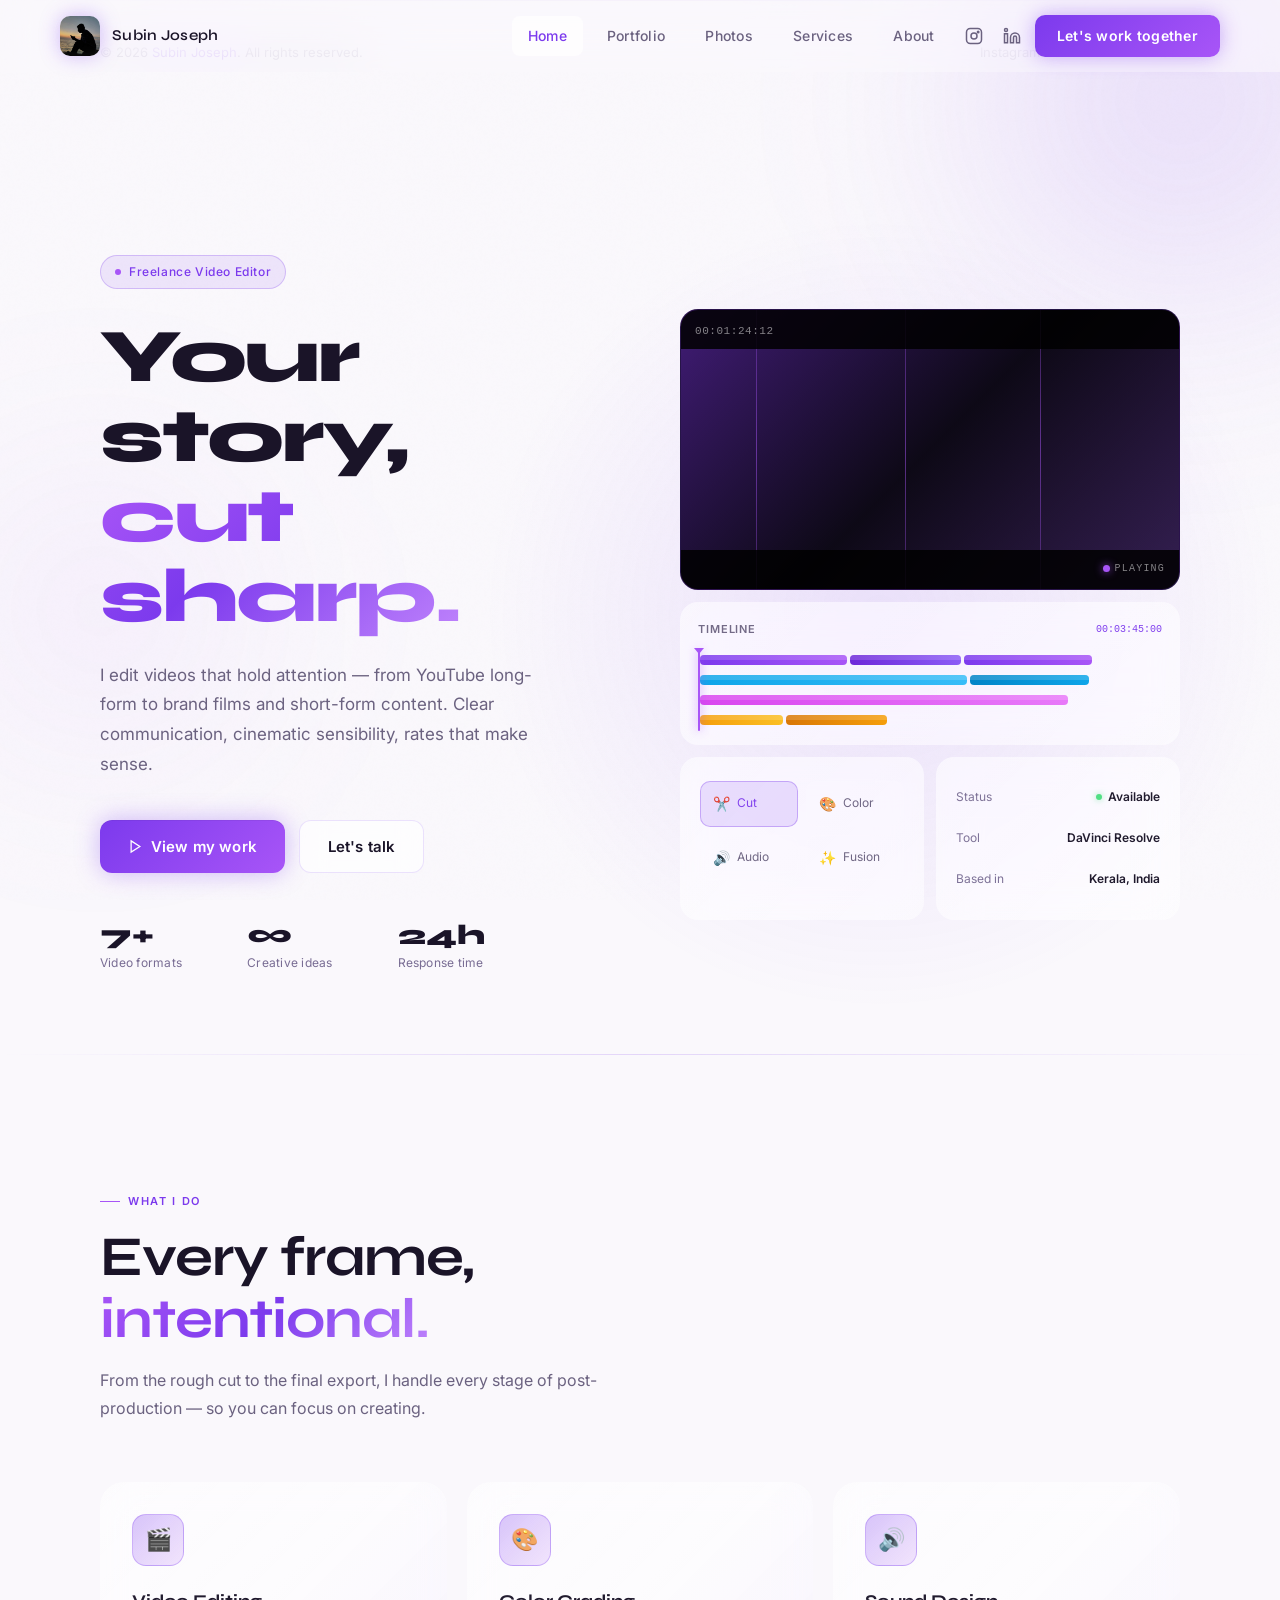
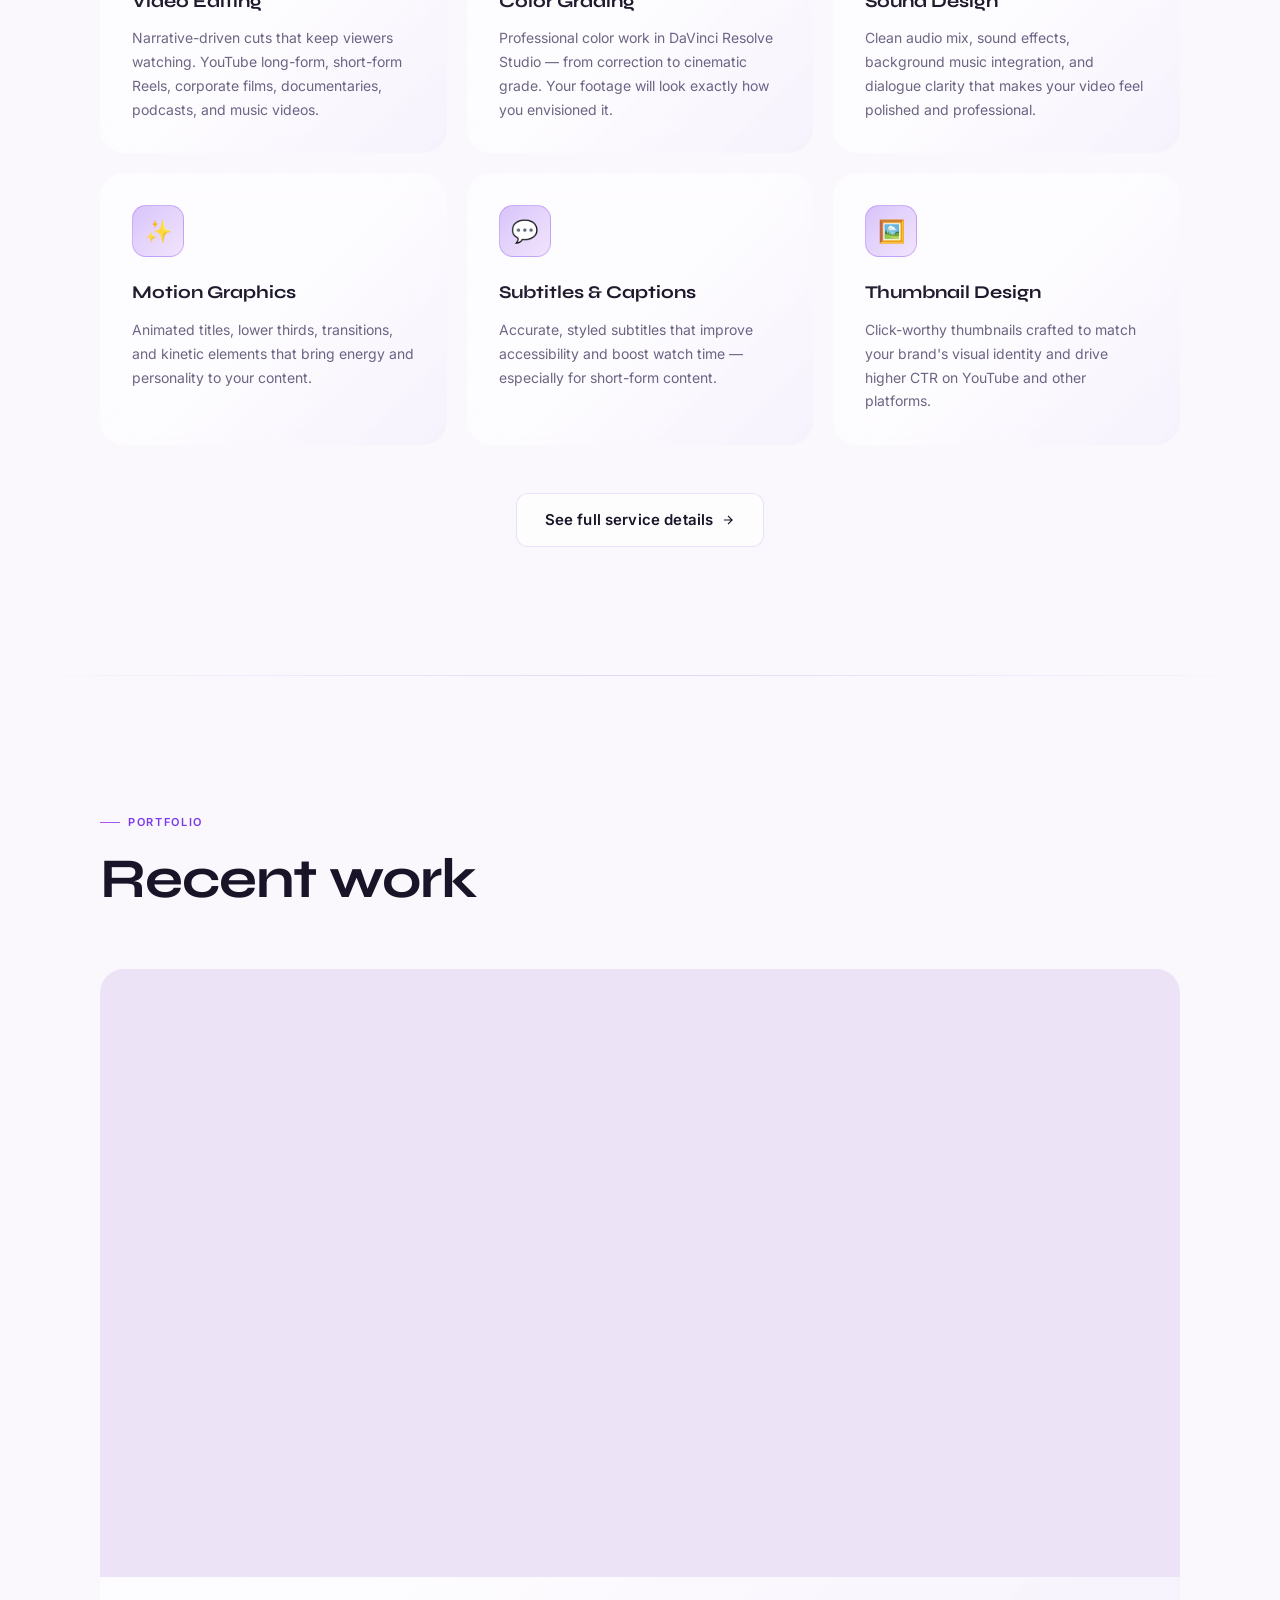
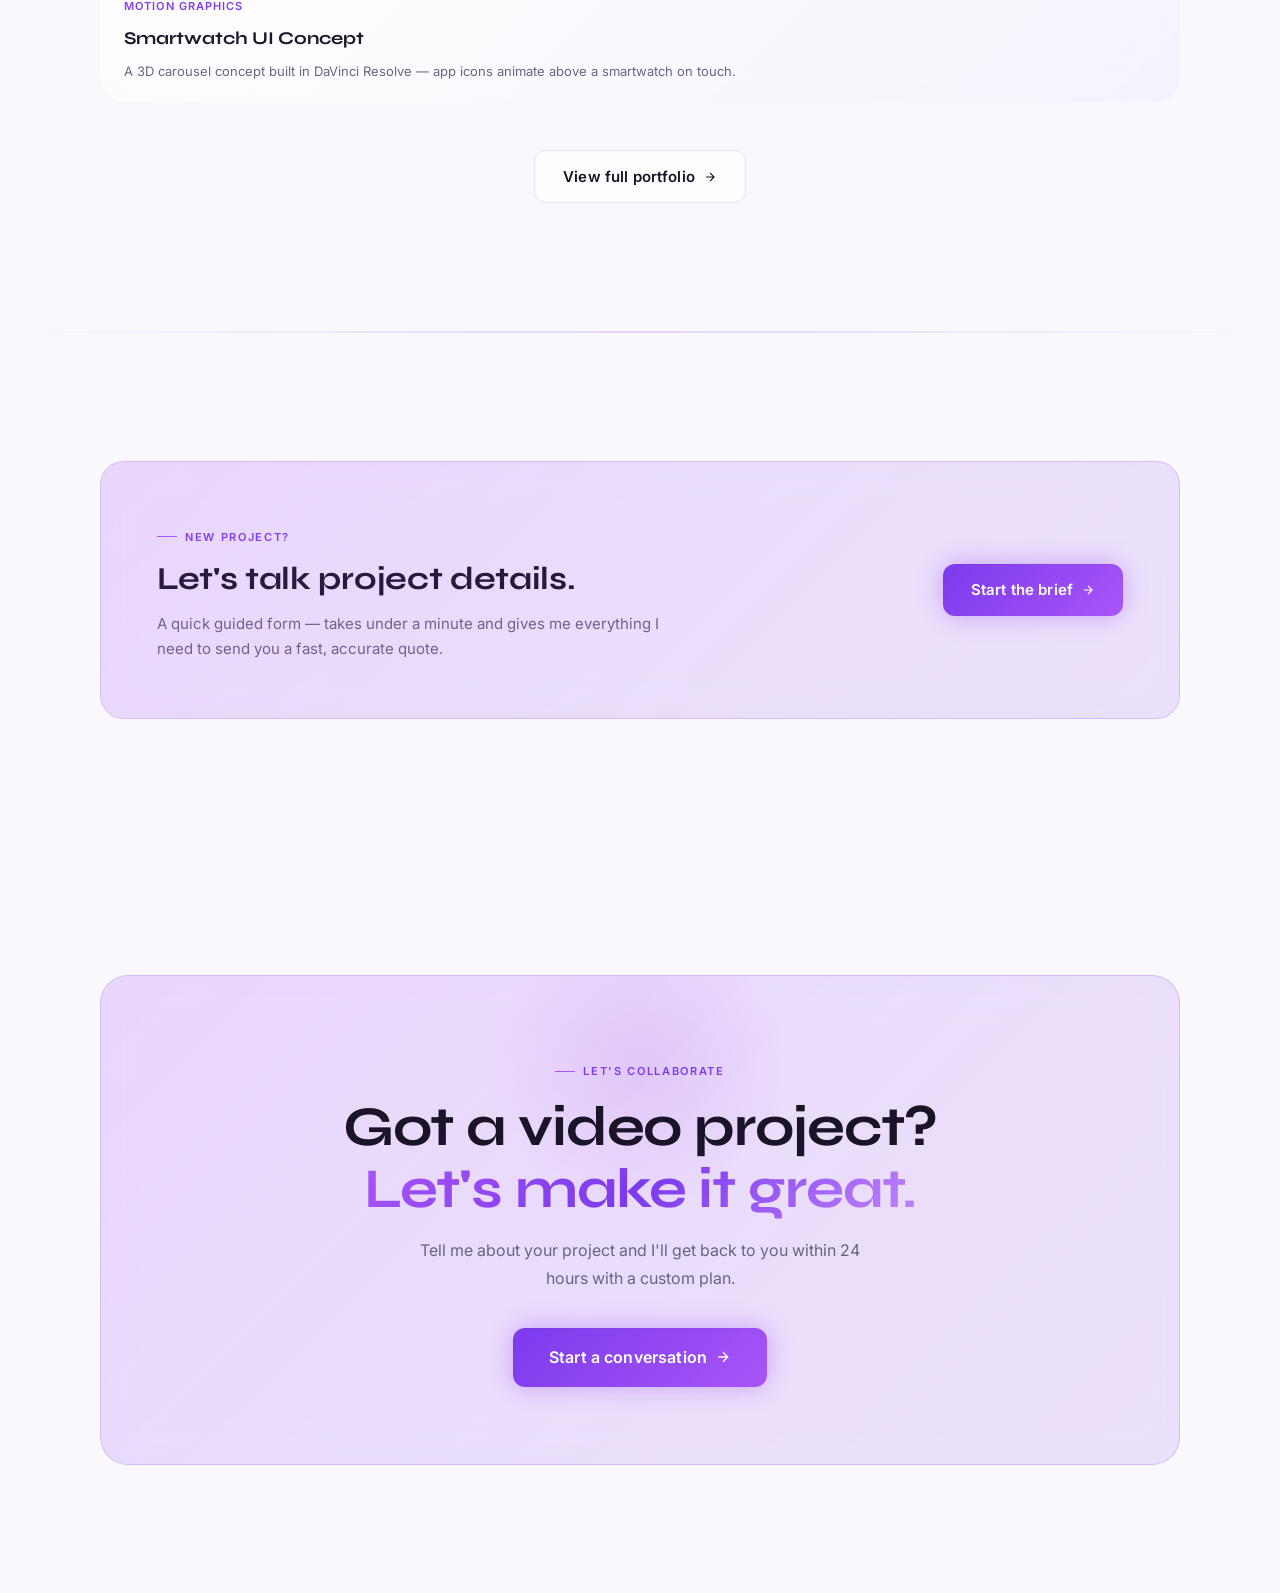
==== index.html @ b72cd28a "Convert to light theme, keep purple accent and glass effect" ====
<!DOCTYPE html>
<html lang="en">
<head>
  <meta charset="UTF-8" />
  <meta name="viewport" content="width=device-width, initial-scale=1.0" />
  <meta name="description" content="Subin Joseph — Freelance Video Editor specializing in YouTube content, short-form video, corporate films, and more. Based in Trivandrum, Kerala. Available worldwide." />
  <meta property="og:title" content="Subin Joseph — Freelance Video Editor" />
  <meta property="og:description" content="Cinematic edits. Clear communication. Affordable rates." />
  <meta property="og:image" content="https://subinjoseph412.github.io/assets/profile.jpg" />
  <meta property="og:type" content="website" />
  <title>Subin Joseph — Freelance Video Editor</title>
  <link rel="stylesheet" href="css/style.css" />
  <link rel="stylesheet" href="css/onam.css" />
  <link rel="icon" href="data:image/svg+xml,<svg xmlns='http://www.w3.org/2000/svg' viewBox='0 0 100 100'><rect width='100' height='100' rx='20' fill='%237c3aed'/><text y='.9em' font-size='65' x='50%25' text-anchor='middle' font-family='system-ui' font-weight='900' fill='white'>SJ</text></svg>" />
  <style>
    /* ── HERO REDESIGN ── */
    .hero-v2 {
      min-height: calc(100vh - var(--nav-h));
      display: flex;
      align-items: center;
      padding: 80px 0;
      position: relative;
      overflow: hidden;
    }

    /* Big background glow */
    .hero-v2::before {
      content: '';
      position: absolute;
      width: 800px; height: 800px;
      border-radius: 50%;
      background: radial-gradient(circle, rgba(124,58,237,0.12) 0%, transparent 70%);
      top: 50%; left: 50%;
      transform: translate(-20%, -50%);
      pointer-events: none;
    }

    .hero-v2-inner {
      display: grid;
      grid-template-columns: 1fr 1fr;
      gap: 80px;
      align-items: center;
      width: 100%;
    }

    /* LEFT SIDE */
    .hero-v2-left {}

    .hero-v2-tag {
      display: inline-flex;
      align-items: center;
      gap: 8px;
      padding: 6px 14px;
      border-radius: 100px;
      font-size: 12px;
      font-weight: 500;
      color: var(--purple);
      background: rgba(124,58,237,0.1);
      border: 1px solid rgba(124,58,237,0.25);
      margin-bottom: 28px;
      letter-spacing: 0.05em;
    }

    .hero-v2-tag-dot {
      width: 6px; height: 6px;
      border-radius: 50%;
      background: var(--purple-light);
      animation: pulse 2s infinite;
    }

    .hero-v2-title {
      font-family: var(--font-display);
      font-size: clamp(44px, 6vw, 76px);
      font-weight: 800;
      line-height: 1.05;
      letter-spacing: -0.03em;
      margin-bottom: 24px;
    }

    .hero-v2-desc {
      font-size: 17px;
      color: var(--text-muted);
      line-height: 1.75;
      margin-bottom: 40px;
      max-width: 440px;
    }

    .hero-v2-actions {
      display: flex;
      gap: 14px;
      flex-wrap: wrap;
      margin-bottom: 48px;
    }

    .hero-v2-stats {
      display: flex;
      gap: 32px;
    }

    .hero-v2-stat-num {
      font-family: var(--font-display);
      font-size: 28px;
      font-weight: 800;
      color: var(--text);
      line-height: 1;
      margin-bottom: 4px;
    }

    .hero-v2-stat-label {
      font-size: 12px;
      color: var(--text-dim);
      letter-spacing: 0.02em;
    }

    .hero-v2-stat-divider {
      width: 1px;
      background: rgba(255,255,255,0.08);
      align-self: stretch;
    }

    /* RIGHT SIDE — clean integrated visual */
    .hero-v2-right {
      position: relative;
      display: flex;
      flex-direction: column;
      gap: 12px;
    }

    /* Top row: two small cards side by side */
    .hero-v2-row {
      display: grid;
      grid-template-columns: 1fr 1fr;
      gap: 12px;
    }

    .hcard {
      border-radius: 18px;
      padding: 20px;
      position: relative;
      overflow: hidden;
    }

    .hcard::before {
      content: '';
      position: absolute;
      inset: 0;
      border-radius: 18px;
      background: linear-gradient(135deg, rgba(255,255,255,0.06) 0%, rgba(255,255,255,0.01) 100%);
      pointer-events: none;
    }

    /* Preview card — full width */
    .hcard-preview {
      aspect-ratio: 16/9;
      background: linear-gradient(135deg, #1a0828 0%, #0d0d1a 100%);
      border-radius: 18px;
      border: 1px solid rgba(124,58,237,0.2);
      position: relative;
      overflow: hidden;
    }

    /* Cinematic scene */
    .hcard-scene {
      position: absolute;
      inset: 0;
      background: linear-gradient(135deg,
        rgba(124,58,237,0.4) 0%,
        rgba(9,8,15,0.6) 50%,
        rgba(168,85,247,0.25) 100%
      );
      animation: scene-breathe 5s ease-in-out infinite;
    }

    @keyframes scene-breathe {
      0%,100% { opacity: 0.8; }
      50% { opacity: 1; }
    }

    .hcard-ray {
      position: absolute;
      width: 1px;
      height: 200%;
      top: -50%;
      background: linear-gradient(to bottom, transparent, rgba(168,85,247,0.5), transparent);
      animation: ray-breathe 5s ease-in-out infinite;
    }

    @keyframes ray-breathe {
      0%,100% { opacity: 0.2; }
      50% { opacity: 0.7; }
    }

    .hcard-timecode {
      position: absolute;
      top: 12px; left: 14px;
      font-size: 11px;
      font-family: 'Courier New', monospace;
      color: rgba(255,255,255,0.5);
      z-index: 2;
      letter-spacing: 0.05em;
    }

    .hcard-play {
      position: absolute;
      bottom: 12px; right: 14px;
      display: flex;
      align-items: center;
      gap: 5px;
      z-index: 2;
    }

    .hcard-play-dot {
      width: 7px; height: 7px;
      border-radius: 50%;
      background: #a855f7;
      box-shadow: 0 0 8px rgba(168,85,247,0.8);
      animation: pulse-play 1.2s infinite;
    }

    @keyframes pulse-play {
      0%,100% { opacity: 1; transform: scale(1); }
      50% { opacity: 0.5; transform: scale(0.8); }
    }

    .hcard-play-label {
      font-size: 10px;
      color: rgba(255,255,255,0.5);
      letter-spacing: 0.12em;
      font-family: 'Courier New', monospace;
    }

    /* Cinema bars */
    .hcard-bar {
      position: absolute;
      left: 0; right: 0;
      height: 14%;
      background: rgba(0,0,0,0.85);
      z-index: 1;
    }
    .hcard-bar-top { top: 0; }
    .hcard-bar-bottom { bottom: 0; }

    /* Timeline card */
    .hcard-timeline {
      padding: 18px;
    }

    .hcard-tl-header {
      display: flex;
      justify-content: space-between;
      align-items: center;
      margin-bottom: 14px;
    }

    .hcard-tl-title {
      font-size: 11px;
      font-weight: 600;
      color: var(--text-muted);
      letter-spacing: 0.08em;
      text-transform: uppercase;
    }

    .hcard-tl-time {
      font-size: 10px;
      font-family: 'Courier New', monospace;
      color: var(--purple);
    }

    .hcard-tracks {
      position: relative;
      display: flex;
      flex-direction: column;
      gap: 6px;
    }

    .hcard-playhead {
      position: absolute;
      top: -4px; bottom: -4px;
      width: 2px;
      background: var(--purple-light);
      box-shadow: 0 0 10px rgba(168,85,247,0.9);
      border-radius: 2px;
      z-index: 5;
      animation: ph-move 5s linear infinite;
    }

    .hcard-playhead::after {
      content: '';
      position: absolute;
      top: -1px; left: 50%;
      transform: translateX(-50%);
      width: 0; height: 0;
      border-left: 5px solid transparent;
      border-right: 5px solid transparent;
      border-top: 6px solid var(--purple-light);
    }

    @keyframes ph-move {
      0% { left: 3%; }
      100% { left: 97%; }
    }

    .hcard-track {
      height: 14px;
      border-radius: 6px;
      overflow: hidden;
      background: rgba(255,255,255,0.03);
      display: flex;
      gap: 3px;
      padding: 2px;
    }

    .hcard-clip {
      height: 100%;
      border-radius: 4px;
      flex-shrink: 0;
      position: relative;
      overflow: hidden;
      animation: clip-breathe 4s ease-in-out infinite;
    }

    .hcard-clip::after {
      content: '';
      position: absolute;
      top: 0; left: 0; right: 0;
      height: 50%;
      background: rgba(255,255,255,0.15);
      border-radius: 4px 4px 0 0;
    }

    @keyframes clip-breathe {
      0%,100% { opacity: 0.8; }
      50% { opacity: 1; }
    }

    /* Info card (tools) */
    .hcard-tools-grid {
      display: grid;
      grid-template-columns: 1fr 1fr;
      gap: 8px;
      margin-top: 4px;
    }

    .hcard-tool {
      padding: 10px 12px;
      border-radius: 10px;
      background: rgba(255,255,255,0.04);
      border: 1px solid rgba(255,255,255,0.06);
      font-size: 12px;
      color: var(--text-muted);
      display: flex;
      align-items: center;
      gap: 7px;
      transition: all 0.2s;
    }

    .hcard-tool.active {
      background: rgba(124,58,237,0.15);
      border-color: rgba(124,58,237,0.35);
      color: var(--purple);
    }

    .hcard-tool-icon { font-size: 14px; }

    /* Status card */
    .hcard-status {
      padding: 20px;
    }

    .hcard-status-row {
      display: flex;
      align-items: center;
      justify-content: space-between;
      padding: 10px 0;
      border-bottom: 1px solid rgba(255,255,255,0.05);
    }

    .hcard-status-row:last-child { border-bottom: none; }

    .hcard-status-label {
      font-size: 12px;
      color: var(--text-dim);
    }

    .hcard-status-val {
      font-size: 12px;
      font-weight: 600;
      color: var(--text);
      display: flex;
      align-items: center;
      gap: 6px;
    }

    .status-dot-green {
      width: 6px; height: 6px;
      border-radius: 50%;
      background: #4ade80;
      box-shadow: 0 0 6px rgba(74,222,128,0.6);
    }

    /* Responsive */
    @media (max-width: 900px) {
      .hero-v2-inner { grid-template-columns: 1fr; }
      .hero-v2-right { display: none; }
    }

    @media (max-width: 480px) {
      .hero-v2-actions { flex-direction: column; }
      .hero-v2-stats { gap: 20px; }
    }
  </style>
</head>
<body>

<script src="js/layout.js"></script>

<main class="page-main">

  <!-- ══ HERO V2 ═════════════════════════════════════════════ -->
  <section class="hero-v2">
    <div class="container">
      <div class="hero-v2-inner">

        <!-- LEFT: Copy -->
        <div class="hero-v2-left">
          <div class="hero-v2-tag fade-in">
            <span class="hero-v2-tag-dot"></span>
            Freelance Video Editor
          </div>

          <h1 class="hero-v2-title fade-in fade-in-delay-1">
            Your story,<br><span class="grad-text">cut sharp.</span>
          </h1>

          <p class="hero-v2-desc fade-in fade-in-delay-2">
            I edit videos that hold attention — from YouTube long-form to brand films and short-form content. Clear communication, cinematic sensibility, rates that make sense.
          </p>

          <div class="hero-v2-actions fade-in fade-in-delay-3">
            <a href="pages/portfolio.html" class="btn btn-primary">
              <svg width="15" height="15" viewBox="0 0 24 24" fill="none" stroke="currentColor" stroke-width="2"><polygon points="5 3 19 12 5 21 5 3"/></svg>
              View my work
            </a>
            <a href="pages/contact.html" class="btn btn-glass">Let's talk</a>
          </div>

          <div class="hero-v2-stats fade-in fade-in-delay-4">
            <div>
              <div class="hero-v2-stat-num">7+</div>
              <div class="hero-v2-stat-label">Video formats</div>
            </div>
            <div class="hero-v2-stat-divider"></div>
            <div>
              <div class="hero-v2-stat-num">∞</div>
              <div class="hero-v2-stat-label">Creative ideas</div>
            </div>
            <div class="hero-v2-stat-divider"></div>
            <div>
              <div class="hero-v2-stat-num">24h</div>
              <div class="hero-v2-stat-label">Response time</div>
            </div>
          </div>
        </div>

        <!-- RIGHT: Integrated visual grid -->
        <div class="hero-v2-right fade-in fade-in-delay-2">

          <!-- Preview window — full width -->
          <div class="hcard-preview">
            <div class="hcard-bar hcard-bar-top"></div>
            <div class="hcard-bar hcard-bar-bottom"></div>
            <div class="hcard-scene"></div>
            <div class="hcard-ray" style="left:15%;animation-delay:0s"></div>
            <div class="hcard-ray" style="left:45%;animation-delay:1.5s"></div>
            <div class="hcard-ray" style="left:72%;animation-delay:3s"></div>
            <div class="hcard-timecode">00:01:24:12</div>
            <div class="hcard-play">
              <div class="hcard-play-dot"></div>
              <span class="hcard-play-label">PLAYING</span>
            </div>
          </div>

          <!-- Timeline card — full width -->
          <div class="hcard hcard-timeline glass">
            <div class="hcard-tl-header">
              <span class="hcard-tl-title">Timeline</span>
              <span class="hcard-tl-time">00:03:45:00</span>
            </div>
            <div class="hcard-tracks">
              <div class="hcard-playhead"></div>
              <div class="hcard-track">
                <div class="hcard-clip" style="background:linear-gradient(90deg,#7c3aed,#a855f7);width:32%;animation-delay:0s"></div>
                <div class="hcard-clip" style="background:linear-gradient(90deg,#6d28d9,#8b5cf6);width:24%;animation-delay:0.3s"></div>
                <div class="hcard-clip" style="background:linear-gradient(90deg,#7c3aed,#a855f7);width:28%;animation-delay:0.6s"></div>
              </div>
              <div class="hcard-track">
                <div class="hcard-clip" style="background:linear-gradient(90deg,#0ea5e9,#38bdf8);width:58%;animation-delay:0.2s"></div>
                <div class="hcard-clip" style="background:linear-gradient(90deg,#0284c7,#0ea5e9);width:26%;animation-delay:0.5s"></div>
              </div>
              <div class="hcard-track">
                <div class="hcard-clip" style="background:linear-gradient(90deg,#d946ef,#e879f9);width:80%;animation-delay:0.4s"></div>
              </div>
              <div class="hcard-track">
                <div class="hcard-clip" style="background:linear-gradient(90deg,#f59e0b,#fbbf24);width:18%;animation-delay:0.1s"></div>
                <div class="hcard-clip" style="background:linear-gradient(90deg,#d97706,#f59e0b);width:22%;animation-delay:0.7s"></div>
              </div>
            </div>
          </div>

          <!-- Bottom row: tools + status -->
          <div class="hero-v2-row">

            <!-- Tools card -->
            <div class="hcard glass">
              <div class="hcard-tools-grid">
                <div class="hcard-tool active">
                  <span class="hcard-tool-icon">✂️</span> Cut
                </div>
                <div class="hcard-tool">
                  <span class="hcard-tool-icon">🎨</span> Color
                </div>
                <div class="hcard-tool">
                  <span class="hcard-tool-icon">🔊</span> Audio
                </div>
                <div class="hcard-tool">
                  <span class="hcard-tool-icon">✨</span> Fusion
                </div>
              </div>
            </div>

            <!-- Status card -->
            <div class="hcard hcard-status glass">
              <div class="hcard-status-row">
                <span class="hcard-status-label">Status</span>
                <span class="hcard-status-val">
                  <span class="status-dot-green"></span> Available
                </span>
              </div>
              <div class="hcard-status-row">
                <span class="hcard-status-label">Tool</span>
                <span class="hcard-status-val">DaVinci Resolve</span>
              </div>
              <div class="hcard-status-row">
                <span class="hcard-status-label">Based in</span>
                <span class="hcard-status-val">Kerala, India</span>
              </div>
            </div>

          </div>
        </div>

      </div>
    </div>
  </section>

  <div class="divider"></div>

  <!-- ══ SERVICES PREVIEW ══════════════════════════════════ -->
  <section class="section">
    <div class="container">
      <div class="section-header">
        <div class="section-eyebrow fade-in">What I do</div>
        <h2 class="display-lg fade-in fade-in-delay-1">
          Every frame,<br><span class="grad-text">intentional.</span>
        </h2>
        <p class="text-muted fade-in fade-in-delay-2" style="margin-top:16px; max-width:520px; font-size:16px; line-height:1.75;">
          From the rough cut to the final export, I handle every stage of post-production — so you can focus on creating.
        </p>
      </div>

      <div class="services-grid">
        <div class="service-card glass fade-in">
          <div class="service-icon">🎬</div>
          <h3 class="service-title">Video Editing</h3>
          <p class="service-desc">Narrative-driven cuts that keep viewers watching. YouTube long-form, short-form Reels, corporate films, documentaries, podcasts, and music videos.</p>
        </div>
        <div class="service-card glass fade-in fade-in-delay-1">
          <div class="service-icon">🎨</div>
          <h3 class="service-title">Color Grading</h3>
          <p class="service-desc">Professional color work in DaVinci Resolve Studio — from correction to cinematic grade. Your footage will look exactly how you envisioned it.</p>
        </div>
        <div class="service-card glass fade-in fade-in-delay-2">
          <div class="service-icon">🔊</div>
          <h3 class="service-title">Sound Design</h3>
          <p class="service-desc">Clean audio mix, sound effects, background music integration, and dialogue clarity that makes your video feel polished and professional.</p>
        </div>
        <div class="service-card glass fade-in fade-in-delay-3">
          <div class="service-icon">✨</div>
          <h3 class="service-title">Motion Graphics</h3>
          <p class="service-desc">Animated titles, lower thirds, transitions, and kinetic elements that bring energy and personality to your content.</p>
        </div>
        <div class="service-card glass fade-in fade-in-delay-4">
          <div class="service-icon">💬</div>
          <h3 class="service-title">Subtitles & Captions</h3>
          <p class="service-desc">Accurate, styled subtitles that improve accessibility and boost watch time — especially for short-form content.</p>
        </div>
        <div class="service-card glass fade-in fade-in-delay-5">
          <div class="service-icon">🖼️</div>
          <h3 class="service-title">Thumbnail Design</h3>
          <p class="service-desc">Click-worthy thumbnails crafted to match your brand's visual identity and drive higher CTR on YouTube and other platforms.</p>
        </div>
      </div>

      <div style="text-align:center; margin-top:48px;" class="fade-in">
        <a href="pages/services.html" class="btn btn-glass">
          See full service details
          <svg width="14" height="14" viewBox="0 0 24 24" fill="none" stroke="currentColor" stroke-width="2"><path d="M5 12h14M12 5l7 7-7 7"/></svg>
        </a>
      </div>
    </div>
  </section>

  <div class="divider"></div>

  <!-- ══ PORTFOLIO PREVIEW ══════════════════════════════════ -->
  <section class="section">
    <div class="container">
      <div class="section-header">
        <div class="section-eyebrow fade-in">Portfolio</div>
        <h2 class="display-lg fade-in fade-in-delay-1">Recent work</h2>
      </div>
      <div class="portfolio-grid">
        <div class="portfolio-card glass fade-in" data-category="motion">
          <div class="portfolio-thumb">
            <video src="assets/Watch.mp4" muted loop preload="metadata" playsinline></video>
            <div class="portfolio-overlay">
              <div class="play-btn">
                <svg width="20" height="20" viewBox="0 0 24 24" fill="white"><polygon points="5 3 19 12 5 21 5 3"/></svg>
              </div>
            </div>
          </div>
          <div class="portfolio-info">
            <div class="portfolio-tag">Motion Graphics</div>
            <h3 class="portfolio-title">Smartwatch UI Concept</h3>
            <p class="portfolio-desc">A 3D carousel concept built in DaVinci Resolve — app icons animate above a smartwatch on touch.</p>
          </div>
        </div>
      </div>
      <div style="text-align:center; margin-top:48px;" class="fade-in">
        <a href="pages/portfolio.html" class="btn btn-glass">
          View full portfolio
          <svg width="14" height="14" viewBox="0 0 24 24" fill="none" stroke="currentColor" stroke-width="2"><path d="M5 12h14M12 5l7 7-7 7"/></svg>
        </a>
      </div>
    </div>
  </section>

  <div class="divider"></div>

  <div class="divider"></div>

  <!-- ══ BRIEF GENERATOR CTA ═══════════════════════════════ -->
  <section class="section">
    <div class="container">
      <a href="pages/brief.html" class="glass-purple fade-in" style="display:block; padding: clamp(36px,5vw,56px); border-radius:24px; text-decoration:none; position:relative; overflow:hidden; transition:transform 0.3s;">
        <div style="display:flex; align-items:center; justify-content:space-between; gap:24px; flex-wrap:wrap;">
          <div style="max-width:520px;">
            <div class="section-eyebrow" style="margin-bottom:14px;">New project?</div>
            <h3 class="display-md" style="margin-bottom:12px;">Let's talk project details.</h3>
            <p style="color:var(--text-muted); font-size:15px; line-height:1.7; margin:0;">
              A quick guided form — takes under a minute and gives me everything I need to send you a fast, accurate quote.
            </p>
          </div>
          <div class="btn btn-primary" style="flex-shrink:0;">
            Start the brief
            <svg width="14" height="14" viewBox="0 0 24 24" fill="none" stroke="currentColor" stroke-width="2"><path d="M5 12h14M12 5l7 7-7 7"/></svg>
          </div>
        </div>
      </a>
    </div>
  </section>

  <!-- ══ CTA STRIP ══════════════════════════════════════════ -->
  <section class="section">
    <div class="container">
      <div class="glass-purple fade-in" style="padding: clamp(40px,6vw,80px); border-radius:28px; text-align:center; position:relative; overflow:hidden;">
        <div style="position:absolute;top:-60px;left:50%;transform:translateX(-50%);width:300px;height:300px;background:radial-gradient(circle,rgba(168,85,247,0.15) 0%,transparent 70%);pointer-events:none;"></div>
        <div class="section-eyebrow fade-in" style="justify-content:center;">Let's collaborate</div>
        <h2 class="display-lg fade-in fade-in-delay-1" style="margin-bottom:16px;">
          Got a video project?<br><span class="grad-text">Let's make it great.</span>
        </h2>
        <p class="fade-in fade-in-delay-2" style="color:var(--text-muted); font-size:16px; max-width:480px; margin:0 auto 36px; line-height:1.75;">
          Tell me about your project and I'll get back to you within 24 hours with a custom plan.
        </p>
        <a href="pages/contact.html" class="btn btn-primary fade-in fade-in-delay-3" style="font-size:16px; padding:16px 36px;">
          Start a conversation
          <svg width="16" height="16" viewBox="0 0 24 24" fill="none" stroke="currentColor" stroke-width="2"><path d="M5 12h14M12 5l7 7-7 7"/></svg>
        </a>
      </div>
    </div>
  </section>

</main>

<script src="js/main.js"></script>
<script src="js/onam.js"></script>
</body>
</html>
---- css/style.css ----
/* ============================================================
   SUBIN JOSEPH — PORTFOLIO
   Design tokens: dark base, violet accent, liquid glass UI
   ============================================================ */

@import url('https://fonts.googleapis.com/css2?family=Syne:wght@400;500;600;700;800&family=Inter:wght@300;400;500;600&display=swap');

:root {
  /* Palette */
  --bg:          #faf8fc;
  --bg-2:        #f4f0f9;
  --bg-3:        #ece3f7;
  --purple:      #7c3aed;
  --purple-light:#a855f7;
  --purple-glow: rgba(124, 58, 237, 0.35);
  --purple-dim:  rgba(124, 58, 237, 0.12);
  --text:        #1a1428;
  --text-muted:  #6b6280;
  --text-dim:    #786c93;
  --border:      rgba(124, 58, 237, 0.18);
  --glass-bg:    rgba(255, 255, 255, 0.65);
  --glass-border:rgba(124, 58, 237, 0.14);

  /* Type */
  --font-display: 'Syne', sans-serif;
  --font-body:    'Inter', sans-serif;

  /* Spacing */
  --nav-h: 72px;
  --section-pad: clamp(80px, 10vw, 140px);
  --radius: 16px;
  --radius-sm: 10px;
  --radius-lg: 24px;
}

/* ── Reset ── */
*, *::before, *::after { box-sizing: border-box; margin: 0; padding: 0; }
html { scroll-behavior: smooth; -webkit-font-smoothing: antialiased; overscroll-behavior-y: none; }

body {
  background: var(--bg);
  color: var(--text);
  font-family: var(--font-body);
  font-size: 16px;
  line-height: 1.7;
  min-height: 100vh;
  overflow-x: hidden;
}

img, video { max-width: 100%; display: block; }
a { color: inherit; text-decoration: none; }
button { cursor: pointer; border: none; background: none; font-family: inherit; }
ul { list-style: none; }

/* ── Noise texture overlay ── */
body::before {
  content: '';
  position: fixed;
  inset: 0;
  background-image: url("data:image/svg+xml,%3Csvg viewBox='0 0 256 256' xmlns='http://www.w3.org/2000/svg'%3E%3Cfilter id='noise'%3E%3CfeTurbulence type='fractalNoise' baseFrequency='0.9' numOctaves='4' stitchTiles='stitch'/%3E%3C/filter%3E%3Crect width='100%25' height='100%25' filter='url(%23noise)' opacity='0.04'/%3E%3C/svg%3E");
  pointer-events: none;
  z-index: 0;
  opacity: 0.4;
}

/* ── Ambient glow ── */
.glow-orb {
  position: fixed;
  border-radius: 50%;
  filter: blur(100px);
  pointer-events: none;
  z-index: 0;
}
.glow-orb-1 {
  width: 600px; height: 600px;
  background: radial-gradient(circle, rgba(124,58,237,0.18) 0%, transparent 70%);
  top: -200px; right: -200px;
}
.glow-orb-2 {
  width: 400px; height: 400px;
  background: radial-gradient(circle, rgba(168,85,247,0.1) 0%, transparent 70%);
  bottom: 10%; left: -100px;
}

/* ============================================================
   LIQUID GLASS COMPONENT
   ============================================================ */
.glass {
  background: rgba(255,255,255,0.55);
  backdrop-filter: blur(20px) saturate(1.4);
  -webkit-backdrop-filter: blur(20px) saturate(1.4);
  border: rgba(124,58,237,0.15);
  border-radius: var(--radius);
  position: relative;
  overflow: hidden;
}

.glass::before {
  content: '';
  position: absolute;
  inset: 0;
  border-radius: inherit;
  background: linear-gradient(
    135deg,
    rgba(255,255,255,0.07) 0%,
    rgba(255,255,255,0.01) 50%,
    rgba(124,58,237,0.05) 100%
  );
  pointer-events: none;
}

.glass-purple {
  background: rgba(124, 58, 237, 0.08);
  backdrop-filter: blur(20px) saturate(1.4);
  -webkit-backdrop-filter: blur(20px) saturate(1.4);
  border: 1px solid rgba(124, 58, 237, 0.25);
  border-radius: var(--radius);
  position: relative;
  overflow: hidden;
}

.glass-purple::before {
  content: '';
  position: absolute;
  inset: 0;
  border-radius: inherit;
  background: linear-gradient(
    135deg,
    rgba(168,85,247,0.12) 0%,
    rgba(124,58,237,0.04) 100%
  );
  pointer-events: none;
}

/* ============================================================
   NAVIGATION
   ============================================================ */
.nav {
  position: fixed;
  top: 0; left: 0; right: 0;
  height: var(--nav-h);
  z-index: 100;
  display: flex;
  align-items: center;
  padding: 0 clamp(20px, 5vw, 60px);
  background: rgba(250, 248, 252, 0.6);
  backdrop-filter: blur(24px) saturate(1.6);
  -webkit-backdrop-filter: blur(24px) saturate(1.6);
  border-bottom: rgba(124,58,237,0.15);
  transition: background 0.3s;
}

.nav-inner {
  display: flex;
  align-items: center;
  justify-content: space-between;
  width: 100%;
  max-width: 1200px;
  margin: 0 auto;
}

/* SJ Monogram */
.nav-logo {
  display: flex;
  align-items: center;
  gap: 12px;
  text-decoration: none;
}

.logo-mark {
  width: 40px; height: 40px;
  border-radius: 10px;
  background: linear-gradient(135deg, var(--purple) 0%, var(--purple-light) 100%);
  display: flex; align-items: center; justify-content: center;
  font-family: var(--font-display);
  font-weight: 800;
  font-size: 15px;
  color: #fff;
  letter-spacing: -0.5px;
  box-shadow: 0 0 20px var(--purple-glow);
  position: relative;
  overflow: hidden;
}

.logo-mark::after {
  content: '';
  position: absolute;
  top: 0; left: 0; right: 0;
  height: 50%;
  background: rgba(255,255,255,0.88);
  border-radius: 10px 10px 0 0;
}

.logo-name {
  font-family: var(--font-display);
  font-weight: 600;
  font-size: 15px;
  color: var(--text);
  letter-spacing: 0.02em;
}

.nav-links {
  display: flex;
  align-items: center;
  gap: 8px;
}

.nav-link {
  font-size: 14px;
  font-weight: 500;
  color: var(--text-muted);
  padding: 8px 16px;
  border-radius: 8px;
  transition: color 0.2s, background 0.2s;
  letter-spacing: 0.02em;
}

.nav-link:hover,
.nav-link.active {
  color: var(--text);
  background: rgba(255,255,255,0.65);
}

.nav-link.active {
  color: var(--purple);
}

.nav-social {
  display: flex;
  align-items: center;
  justify-content: center;
  color: var(--text-muted);
  transition: color 0.2s;
  margin: 0 6px;
}

.nav-mobile-social {
  display: flex;
  gap: 20px;
  justify-content: center;
  padding: 12px 0;
}

.nav-social:hover {
  color: var(--purple);
}

.nav-cta {
  font-size: 14px;
  font-weight: 600;
  color: #fff;
  padding: 9px 22px;
  border-radius: 10px;
  background: linear-gradient(135deg, var(--purple) 0%, var(--purple-light) 100%);
  box-shadow: 0 0 20px rgba(124,58,237,0.4);
  transition: opacity 0.2s, box-shadow 0.2s, transform 0.15s;
  letter-spacing: 0.02em;
}

.nav-cta:hover {
  opacity: 0.9;
  box-shadow: 0 0 30px rgba(124,58,237,0.6);
  transform: translateY(-1px);
}

/* Hamburger */
.nav-hamburger {
  display: none;
  flex-direction: column;
  gap: 5px;
  padding: 8px;
  cursor: pointer;
}
.nav-hamburger span {
  display: block;
  width: 22px; height: 2px;
  background: var(--text-muted);
  border-radius: 2px;
  transition: all 0.3s;
}

/* Mobile menu */
.nav-mobile {
  display: none;
  position: fixed;
  top: var(--nav-h);
  left: 0; right: 0;
  background: rgba(250,248,252,0.96);
  backdrop-filter: blur(24px);
  border-bottom: 1px solid var(--border);
  padding: 20px;
  flex-direction: column;
  gap: 8px;
  z-index: 99;
}

.nav-mobile.open { display: flex; }
.nav-mobile .nav-link { font-size: 16px; padding: 12px 16px; }
.nav-mobile .nav-cta { text-align: center; padding: 14px; font-size: 16px; }

/* ============================================================
   MAIN WRAPPER
   ============================================================ */
.page-main {
  position: relative;
  z-index: 1;
  padding-top: var(--nav-h);
}

.container {
  max-width: 1200px;
  margin: 0 auto;
  padding: 0 clamp(20px, 5vw, 60px);
}

/* ============================================================
   SECTION LABELS
   ============================================================ */
.section-eyebrow {
  display: inline-flex;
  align-items: center;
  gap: 8px;
  font-size: 11px;
  font-weight: 600;
  letter-spacing: 0.15em;
  text-transform: uppercase;
  color: var(--purple);
  margin-bottom: 16px;
}

.section-eyebrow::before {
  content: '';
  display: block;
  width: 20px; height: 1px;
  background: var(--purple-light);
}

/* ============================================================
   TYPOGRAPHY
   ============================================================ */
.display-xl {
  font-family: var(--font-display);
  font-size: clamp(42px, 7vw, 80px);
  font-weight: 800;
  line-height: 1.05;
  letter-spacing: -0.03em;
}

.display-lg {
  font-family: var(--font-display);
  font-size: clamp(32px, 5vw, 56px);
  font-weight: 700;
  line-height: 1.1;
  letter-spacing: -0.02em;
}

.display-md {
  font-family: var(--font-display);
  font-size: clamp(22px, 3vw, 32px);
  font-weight: 700;
  line-height: 1.2;
  letter-spacing: -0.01em;
}

.text-purple { color: var(--purple); }
.text-muted { color: var(--text-muted); }

/* Gradient text */
.grad-text {
  background: linear-gradient(135deg, #a855f7 0%, #7c3aed 50%, #c084fc 100%);
  -webkit-background-clip: text;
  -webkit-text-fill-color: transparent;
  background-clip: text;
}

/* ============================================================
   BUTTONS
   ============================================================ */
.btn {
  display: inline-flex;
  align-items: center;
  gap: 8px;
  padding: 13px 28px;
  border-radius: 12px;
  font-size: 15px;
  font-weight: 600;
  transition: all 0.2s;
  letter-spacing: 0.01em;
  position: relative;
  overflow: hidden;
}

.btn-primary {
  background: linear-gradient(135deg, var(--purple) 0%, var(--purple-light) 100%);
  color: #fff;
  box-shadow: 0 0 24px var(--purple-glow), inset 0 1px 0 rgba(0,0,0,0.05);
}

.btn-primary:hover {
  transform: translateY(-2px);
  box-shadow: 0 0 40px rgba(124,58,237,0.6), inset 0 1px 0 rgba(0,0,0,0.05);
}

.btn-glass {
  background: var(--glass-bg);
  color: var(--text);
  border: 1px solid var(--glass-border);
  backdrop-filter: blur(12px);
}

.btn-glass:hover {
  background: rgba(255,255,255,0.72);
  border-color: rgba(26,20,40,0.15);
  transform: translateY(-2px);
}

/* ============================================================
   FADE-IN ANIMATIONS
   ============================================================ */
.fade-in {
  opacity: 0;
  transform: translateY(24px);
  transition: opacity 0.7s cubic-bezier(0.16, 1, 0.3, 1),
              transform 0.7s cubic-bezier(0.16, 1, 0.3, 1);
}

.fade-in.visible {
  opacity: 1;
  transform: translateY(0);
}

.fade-in-delay-1 { transition-delay: 0.1s; }
.fade-in-delay-2 { transition-delay: 0.2s; }
.fade-in-delay-3 { transition-delay: 0.3s; }
.fade-in-delay-4 { transition-delay: 0.4s; }
.fade-in-delay-5 { transition-delay: 0.5s; }

@media (prefers-reduced-motion: reduce) {
  .fade-in { opacity: 1; transform: none; transition: none; }
}

/* ============================================================
   HERO — index.html
   ============================================================ */
.hero {
  min-height: calc(100vh - var(--nav-h));
  display: flex;
  align-items: center;
  padding: var(--section-pad) 0;
  position: relative;
}

.hero-grid {
  display: grid;
  grid-template-columns: 1fr 1fr;
  gap: 60px;
  align-items: center;
}

.hero-tag {
  display: inline-flex;
  align-items: center;
  gap: 8px;
  padding: 6px 14px;
  border-radius: 100px;
  font-size: 12px;
  font-weight: 500;
  color: var(--purple);
  background: var(--purple-dim);
  border: 1px solid rgba(124,58,237,0.3);
  margin-bottom: 24px;
  letter-spacing: 0.05em;
}

.hero-tag-dot {
  width: 6px; height: 6px;
  border-radius: 50%;
  background: var(--purple-light);
  animation: pulse 2s infinite;
}

@keyframes pulse {
  0%, 100% { opacity: 1; transform: scale(1); }
  50% { opacity: 0.5; transform: scale(0.8); }
}

.hero-title {
  margin-bottom: 24px;
}

.hero-desc {
  font-size: 17px;
  color: var(--text-muted);
  line-height: 1.75;
  margin-bottom: 40px;
  max-width: 480px;
}

.hero-actions {
  display: flex;
  gap: 14px;
  flex-wrap: wrap;
}

/* Hero visual */
.hero-visual {
  display: flex;
  justify-content: center;
  align-items: center;
  position: relative;
}

.hero-card {
  width: 100%;
  max-width: 380px;
  padding: 32px;
  border-radius: 24px;
}

.hero-card-header {
  display: flex;
  align-items: center;
  gap: 12px;
  margin-bottom: 24px;
}

.hero-avatar {
  width: 48px; height: 48px;
  border-radius: 12px;
  background: linear-gradient(135deg, var(--purple) 0%, var(--purple-light) 100%);
  display: flex; align-items: center; justify-content: center;
  font-family: var(--font-display);
  font-weight: 800;
  font-size: 18px;
  color: #fff;
  flex-shrink: 0;
  box-shadow: 0 0 20px var(--purple-glow);
}

.hero-card-title {
  font-family: var(--font-display);
  font-weight: 700;
  font-size: 16px;
}

.hero-card-sub {
  font-size: 13px;
  color: var(--text-muted);
}

.hero-stat-grid {
  display: grid;
  grid-template-columns: 1fr 1fr;
  gap: 12px;
}

.hero-stat {
  padding: 16px;
  border-radius: 12px;
  background: rgba(255,255,255,0.5);
  border: rgba(124,58,237,0.15);
}

.hero-stat-num {
  font-family: var(--font-display);
  font-size: 24px;
  font-weight: 800;
  color: var(--purple);
  line-height: 1;
  margin-bottom: 4px;
}

.hero-stat-label {
  font-size: 12px;
  color: var(--text-dim);
}

.hero-services-preview {
  margin-top: 12px;
  padding: 16px;
  border-radius: 12px;
  background: rgba(124,58,237,0.08);
  border: 1px solid rgba(124,58,237,0.2);
  display: flex;
  flex-wrap: wrap;
  gap: 8px;
}

.service-chip {
  font-size: 11px;
  font-weight: 500;
  padding: 4px 10px;
  border-radius: 100px;
  background: rgba(124,58,237,0.2);
  color: var(--purple);
  border: 1px solid rgba(124,58,237,0.3);
}

/* Floating elements */
.hero-float {
  position: absolute;
  padding: 10px 16px;
  border-radius: 12px;
  font-size: 12px;
  font-weight: 600;
  white-space: nowrap;
  animation: float 3s ease-in-out infinite;
}

.hero-float-1 {
  top: 10%; right: -20px;
  animation-delay: 0s;
}

.hero-float-2 {
  bottom: 15%; left: -30px;
  animation-delay: 1.5s;
}

@keyframes float {
  0%, 100% { transform: translateY(0px); }
  50% { transform: translateY(-8px); }
}

/* ============================================================
   SERVICES SECTION (home preview)
   ============================================================ */
.section { padding: var(--section-pad) 0; }

.section-header {
  margin-bottom: 60px;
}

.services-grid {
  display: grid;
  grid-template-columns: repeat(auto-fit, minmax(300px, 1fr));
  gap: 20px;
}

.service-card {
  padding: 32px;
  border-radius: var(--radius-lg);
  transition: transform 0.3s, box-shadow 0.3s;
}

.service-card:hover {
  transform: translateY(-4px);
  box-shadow: 0 20px 60px rgba(0,0,0,0.3), 0 0 40px rgba(124,58,237,0.1);
}

.service-icon {
  width: 52px; height: 52px;
  border-radius: 14px;
  background: linear-gradient(135deg, rgba(124,58,237,0.3) 0%, rgba(168,85,247,0.15) 100%);
  border: 1px solid rgba(124,58,237,0.3);
  display: flex; align-items: center; justify-content: center;
  font-size: 22px;
  margin-bottom: 20px;
}

.service-title {
  font-family: var(--font-display);
  font-size: 18px;
  font-weight: 700;
  margin-bottom: 10px;
}

.service-desc {
  font-size: 14px;
  color: var(--text-muted);
  line-height: 1.7;
}

/* ============================================================
   PORTFOLIO GRID
   ============================================================ */
.portfolio-grid {
  display: grid;
  grid-template-columns: repeat(auto-fit, minmax(340px, 1fr));
  gap: 24px;
}

.portfolio-card {
  border-radius: var(--radius-lg);
  overflow: hidden;
  transition: transform 0.3s, box-shadow 0.3s;
  cursor: pointer;
}

.portfolio-card:hover {
  transform: translateY(-6px);
  box-shadow: 0 24px 60px rgba(0,0,0,0.4), 0 0 40px rgba(124,58,237,0.15);
}

.portfolio-thumb {
  width: 100%;
  aspect-ratio: 16/9;
  background: var(--bg-3);
  position: relative;
  overflow: hidden;
}

.portfolio-thumb video {
  width: 100%; height: 100%;
  object-fit: cover;
}

.portfolio-thumb-placeholder {
  width: 100%; height: 100%;
  display: flex;
  flex-direction: column;
  align-items: center;
  justify-content: center;
  gap: 12px;
  background: linear-gradient(135deg, var(--bg-3) 0%, rgba(124,58,237,0.08) 100%);
  color: var(--text-dim);
}

.portfolio-thumb-placeholder svg {
  opacity: 0.4;
}

.portfolio-thumb-placeholder span {
  font-size: 13px;
  opacity: 0.6;
}

.portfolio-overlay {
  position: absolute;
  inset: 0;
  background: rgba(250,248,252,0.7);
  display: flex;
  align-items: center;
  justify-content: center;
  opacity: 0;
  transition: opacity 0.3s;
}

.portfolio-card:hover .portfolio-overlay { opacity: 1; }

.play-btn {
  width: 56px; height: 56px;
  border-radius: 50%;
  background: var(--purple);
  display: flex; align-items: center; justify-content: center;
  box-shadow: 0 0 30px var(--purple-glow);
  transition: transform 0.2s;
}

.play-btn:hover { transform: scale(1.1); }

.portfolio-info {
  padding: 20px 24px;
}

.portfolio-tag {
  font-size: 11px;
  font-weight: 600;
  letter-spacing: 0.1em;
  text-transform: uppercase;
  color: var(--purple);
  margin-bottom: 8px;
}

.portfolio-title {
  font-family: var(--font-display);
  font-size: 18px;
  font-weight: 700;
  margin-bottom: 6px;
}

.portfolio-desc {
  font-size: 13px;
  color: var(--text-muted);
}

/* Empty state */
.portfolio-empty {
  grid-column: 1 / -1;
  padding: 80px 40px;
  border-radius: var(--radius-lg);
  text-align: center;
  border: 2px dashed rgba(124,58,237,0.2);
}

.portfolio-empty p {
  color: var(--text-muted);
  font-size: 15px;
  margin-top: 12px;
}

/* ============================================================
   ABOUT PAGE
   ============================================================ */
.about-grid {
  display: grid;
  grid-template-columns: 1fr 1.4fr;
  gap: 80px;
  align-items: start;
}

.about-sidebar {
  position: sticky;
  top: calc(var(--nav-h) + 40px);
}

.about-monogram {
  width: 120px; height: 120px;
  border-radius: 28px;
  background: linear-gradient(135deg, var(--purple) 0%, var(--purple-light) 100%);
  display: flex; align-items: center; justify-content: center;
  font-family: var(--font-display);
  font-weight: 800;
  font-size: 44px;
  color: #fff;
  margin-bottom: 28px;
  box-shadow: 0 0 60px var(--purple-glow);
  position: relative;
  overflow: hidden;
}

.about-monogram::after {
  content: '';
  position: absolute;
  top: 0; left: 0; right: 0;
  height: 50%;
  background: rgba(255,255,255,0.88);
  border-radius: 28px 28px 0 0;
}

.about-name {
  font-family: var(--font-display);
  font-size: 28px;
  font-weight: 800;
  margin-bottom: 6px;
}

.about-role {
  font-size: 15px;
  color: var(--purple);
  margin-bottom: 24px;
  font-weight: 500;
}

.about-meta {
  display: flex;
  flex-direction: column;
  gap: 12px;
  margin-bottom: 28px;
}

.about-meta-item {
  display: flex;
  align-items: center;
  gap: 10px;
  font-size: 14px;
  color: var(--text-muted);
}

.about-meta-icon {
  width: 32px; height: 32px;
  border-radius: 8px;
  background: var(--purple-dim);
  display: flex; align-items: center; justify-content: center;
  font-size: 14px;
  flex-shrink: 0;
}

.about-content h2 {
  font-family: var(--font-display);
  font-size: clamp(28px, 4vw, 40px);
  font-weight: 800;
  margin-bottom: 24px;
  line-height: 1.15;
}

.about-content p {
  font-size: 16px;
  color: var(--text-muted);
  line-height: 1.8;
  margin-bottom: 20px;
}

.about-content p strong {
  color: var(--text);
  font-weight: 600;
}

/* Tools */
.tools-section { margin-top: 48px; }

.tools-title {
  font-family: var(--font-display);
  font-size: 20px;
  font-weight: 700;
  margin-bottom: 20px;
}

.tools-grid {
  display: flex;
  flex-wrap: wrap;
  gap: 12px;
}

.tool-badge {
  display: flex;
  align-items: center;
  gap: 8px;
  padding: 10px 16px;
  border-radius: 10px;
  font-size: 14px;
  font-weight: 500;
  color: var(--text);
}

.tool-badge span { font-size: 18px; }

/* Strengths */
.strengths-grid {
  display: grid;
  grid-template-columns: 1fr 1fr;
  gap: 16px;
  margin-top: 48px;
}

.strength-card {
  padding: 24px;
  border-radius: var(--radius);
}

.strength-icon {
  font-size: 28px;
  margin-bottom: 12px;
}

.strength-title {
  font-family: var(--font-display);
  font-size: 16px;
  font-weight: 700;
  margin-bottom: 6px;
}

.strength-desc {
  font-size: 13px;
  color: var(--text-muted);
  line-height: 1.6;
}

/* How I work */
.workflow-section { margin-top: 80px; }

.workflow-steps {
  display: flex;
  flex-direction: column;
  gap: 0;
  position: relative;
}

.workflow-steps::before {
  content: '';
  position: absolute;
  left: 20px;
  top: 40px;
  bottom: 40px;
  width: 1px;
  background: linear-gradient(to bottom, var(--purple), transparent);
}

.workflow-step {
  display: flex;
  gap: 24px;
  align-items: flex-start;
  padding: 24px 0;
}

.workflow-num {
  width: 40px; height: 40px;
  border-radius: 50%;
  background: linear-gradient(135deg, var(--purple) 0%, var(--purple-light) 100%);
  display: flex; align-items: center; justify-content: center;
  font-family: var(--font-display);
  font-size: 14px;
  font-weight: 800;
  color: #fff;
  flex-shrink: 0;
  position: relative;
  z-index: 1;
  box-shadow: 0 0 16px var(--purple-glow);
}

.workflow-body h4 {
  font-family: var(--font-display);
  font-size: 17px;
  font-weight: 700;
  margin-bottom: 4px;
}

.workflow-body p {
  font-size: 14px;
  color: var(--text-muted);
  line-height: 1.65;
}

/* ============================================================
   CONTACT PAGE
   ============================================================ */
.contact-wrapper {
  max-width: 700px;
  margin: 0 auto;
  text-align: center;
}

.contact-intro {
  font-size: 17px;
  color: var(--text-muted);
  line-height: 1.75;
  margin-bottom: 60px;
}

.contact-card {
  padding: 48px;
  border-radius: 28px;
  text-align: left;
  margin-bottom: 32px;
}

.contact-card-title {
  font-family: var(--font-display);
  font-size: 20px;
  font-weight: 700;
  margin-bottom: 8px;
}

.contact-card-sub {
  font-size: 14px;
  color: var(--text-muted);
  margin-bottom: 28px;
}

/* Email reveal button */
.email-reveal-btn {
  display: inline-flex;
  align-items: center;
  gap: 12px;
  padding: 16px 28px;
  border-radius: 14px;
  background: linear-gradient(135deg, var(--purple) 0%, var(--purple-light) 100%);
  color: #fff;
  font-size: 15px;
  font-weight: 600;
  cursor: pointer;
  border: none;
  font-family: inherit;
  transition: all 0.2s;
  box-shadow: 0 0 24px var(--purple-glow);
  position: relative;
  overflow: hidden;
}

.email-reveal-btn::before {
  content: '';
  position: absolute;
  top: 0; left: 0; right: 0;
  height: 50%;
  background: rgba(255,255,255,0.78);
  border-radius: 14px 14px 0 0;
}

.email-reveal-btn:hover {
  transform: translateY(-2px);
  box-shadow: 0 0 40px rgba(124,58,237,0.7);
}

.gmail-icon {
  width: 22px; height: 22px;
  flex-shrink: 0;
}

.email-display {
  display: none;
  align-items: center;
  gap: 12px;
  padding: 16px 24px;
  border-radius: 14px;
  margin-top: 16px;
  animation: slideDown 0.4s cubic-bezier(0.16, 1, 0.3, 1);
}

.email-display.show { display: flex; }

@keyframes slideDown {
  from { opacity: 0; transform: translateY(-10px); }
  to { opacity: 1; transform: translateY(0); }
}

.email-display .email-text {
  font-size: 16px;
  font-weight: 600;
  color: var(--text);
  flex: 1;
}

.copy-btn {
  padding: 8px 16px;
  border-radius: 8px;
  font-size: 12px;
  font-weight: 600;
  color: var(--purple);
  background: var(--purple-dim);
  border: 1px solid rgba(124,58,237,0.3);
  cursor: pointer;
  font-family: inherit;
  transition: all 0.2s;
}

.copy-btn:hover { background: rgba(124,58,237,0.2); }
.copy-btn.copied { color: #4ade80; background: rgba(74,222,128,0.1); border-color: rgba(74,222,128,0.3); }

/* Social links */
.social-links {
  display: flex;
  gap: 12px;
  margin-top: 12px;
}

.social-link {
  display: flex;
  align-items: center;
  gap: 8px;
  padding: 12px 20px;
  border-radius: 12px;
  font-size: 14px;
  font-weight: 500;
  color: var(--text-muted);
  transition: all 0.2s;
  flex: 1;
  justify-content: center;
}

.social-link:hover {
  color: var(--text);
  background: rgba(255,255,255,0.72);
}

/* ============================================================
   FOOTER
   ============================================================ */
.footer {
  border-top: rgba(124,58,237,0.15);
  padding: 40px 0;
  position: relative;
  z-index: 1;
}

.footer-inner {
  display: flex;
  align-items: center;
  justify-content: space-between;
  gap: 20px;
  flex-wrap: wrap;
}

.footer-copy {
  font-size: 13px;
  color: var(--text-dim);
}

.footer-copy span { color: var(--purple); }

.footer-links {
  display: flex;
  gap: 20px;
}

.footer-link {
  font-size: 13px;
  color: var(--text-dim);
  transition: color 0.2s;
}

.footer-link:hover { color: var(--text-muted); }

/* ============================================================
   PAGE HERO (inner pages)
   ============================================================ */
.page-hero {
  padding: 80px 0 60px;
  border-bottom: rgba(124,58,237,0.15);
  margin-bottom: 80px;
}

/* ============================================================
   DIVIDER
   ============================================================ */
.divider {
  height: 1px;
  background: linear-gradient(to right, transparent, var(--border), transparent);
  margin: 0;
}

/* ============================================================
   RESPONSIVE
   ============================================================ */
@media (max-width: 900px) {
  .hero-grid { grid-template-columns: 1fr; }
  .hero-visual { display: none; }
  .about-grid { grid-template-columns: 1fr; }
  .about-sidebar { position: static; }
  .strengths-grid { grid-template-columns: 1fr; }
}

@media (max-width: 768px) {
  .nav-links, .nav-cta, .nav-social { display: none; }
  .nav-hamburger { display: flex; }
  .services-grid { grid-template-columns: 1fr; }
  .portfolio-grid { grid-template-columns: 1fr; }
  .contact-card { padding: 28px; }
  .footer-inner { flex-direction: column; text-align: center; }
  .social-links { flex-direction: column; }
}

@media (max-width: 480px) {
  .hero-actions { flex-direction: column; }
  .btn { width: 100%; justify-content: center; }
}

/* ============================================================
   ANIMATED EDITOR GRAPHIC — Hero visual
   ============================================================ */
.editor-wrap {
  position: relative;
  width: 100%;
  max-width: 420px;
}

.editor-card {
  width: 100%;
  padding: 18px;
  border-radius: 20px;
  position: relative;
  overflow: hidden;
}

.editor-topbar {
  display: flex;
  align-items: center;
  gap: 6px;
  margin-bottom: 14px;
}

.editor-dot {
  width: 10px; height: 10px;
  border-radius: 50%;
  display: inline-block;
}

.editor-title-bar {
  margin-left: 8px;
  font-size: 11px;
  color: rgba(255,255,255,0.3);
  letter-spacing: 0.05em;
}

/* Preview window */
.preview-window {
  width: 100%;
  aspect-ratio: 16/9;
  border-radius: 10px;
  background: linear-gradient(135deg, #1a0a2e 0%, #0d0d1a 100%);
  border: 1px solid rgba(124,58,237,0.2);
  overflow: hidden;
  position: relative;
  margin-bottom: 14px;
}

.cinema-bar {
  position: absolute;
  left: 0; right: 0;
  height: 18%;
  background: #000;
  z-index: 2;
}
.cinema-top { top: 0; }
.cinema-bottom { bottom: 0; }

.scene {
  position: absolute;
  inset: 18% 0;
  overflow: hidden;
}

.scene-gradient {
  position: absolute;
  inset: 0;
  background: linear-gradient(135deg,
    rgba(124,58,237,0.5) 0%,
    rgba(9,8,15,0.8) 40%,
    rgba(168,85,247,0.3) 100%
  );
  animation: scene-shift 6s ease-in-out infinite;
}

@keyframes scene-shift {
  0%, 100% { opacity: 0.7; }
  50% { opacity: 1; }
}

.light-ray {
  position: absolute;
  width: 1px;
  height: 140%;
  top: -20%;
  background: linear-gradient(to bottom, transparent, rgba(168,85,247,0.6), transparent);
  animation: ray-flicker 4s ease-in-out infinite;
}

@keyframes ray-flicker {
  0%, 100% { opacity: 0.3; }
  50% { opacity: 0.9; }
}

.timecode {
  position: absolute;
  top: 6px; left: 8px;
  z-index: 3;
  font-size: 9px;
  font-family: 'Courier New', monospace;
  color: rgba(255,255,255,0.4);
  letter-spacing: 0.05em;
}

.play-indicator {
  position: absolute;
  bottom: 6px; right: 8px;
  z-index: 3;
  display: flex;
  align-items: center;
  gap: 4px;
}

.play-dot {
  width: 6px; height: 6px;
  border-radius: 50%;
  background: #a855f7;
  animation: blink-play 1s infinite;
}

@keyframes blink-play {
  0%, 100% { opacity: 1; }
  50% { opacity: 0.3; }
}

.play-text {
  font-size: 9px;
  color: rgba(255,255,255,0.4);
  letter-spacing: 0.1em;
}

/* Timeline */
.tl-wrap { margin-bottom: 12px; }

.tl-header {
  display: flex;
  justify-content: space-between;
  margin-bottom: 8px;
}

.tl-label {
  font-size: 10px;
  color: rgba(255,255,255,0.3);
  letter-spacing: 0.1em;
  text-transform: uppercase;
}

.tl-time {
  font-size: 10px;
  font-family: 'Courier New', monospace;
  color: var(--purple);
}

.tl-tracks {
  position: relative;
  padding-left: 44px;
}

.tl-playhead {
  position: absolute;
  top: 0; bottom: 0;
  width: 1.5px;
  background: var(--purple-light);
  box-shadow: 0 0 8px rgba(168,85,247,0.8);
  z-index: 10;
  animation: playhead-scrub 6s linear infinite;
}

.tl-playhead::before {
  content: '';
  position: absolute;
  top: -4px;
  left: 50%;
  transform: translateX(-50%);
  width: 8px; height: 8px;
  background: var(--purple-light);
  border-radius: 2px;
  box-shadow: 0 0 8px rgba(168,85,247,0.8);
}

@keyframes playhead-scrub {
  0% { left: 5%; }
  100% { left: 95%; }
}

.tl-track {
  height: 18px;
  border-radius: 4px;
  background: rgba(255,255,255,0.03);
  margin-bottom: 5px;
  display: flex;
  gap: 2px;
  padding: 3px;
  position: relative;
  overflow: hidden;
}

.tl-track-label {
  position: absolute;
  left: -44px;
  top: 50%;
  transform: translateY(-50%);
  font-size: 8px;
  color: rgba(255,255,255,0.25);
  letter-spacing: 0.05em;
  width: 40px;
  text-align: right;
}

.tl-clip {
  height: 100%;
  border-radius: 3px;
  flex-shrink: 0;
  animation: clip-glow 3s ease-in-out infinite;
  position: relative;
  overflow: hidden;
}

.tl-clip::after {
  content: '';
  position: absolute;
  top: 0; left: 0; right: 0;
  height: 50%;
  background: rgba(255,255,255,0.12);
}

@keyframes clip-glow {
  0%, 100% { opacity: 0.85; }
  50% { opacity: 1; }
}

/* Editor tools */
.editor-tools {
  display: flex;
  gap: 5px;
}

.editor-tool {
  flex: 1;
  padding: 6px 4px;
  border-radius: 7px;
  background: rgba(255,255,255,0.04);
  border: 1px solid rgba(255,255,255,0.06);
  font-size: 10px;
  color: rgba(255,255,255,0.35);
  text-align: center;
  cursor: default;
}

.editor-tool.active {
  background: rgba(124,58,237,0.2);
  border-color: rgba(124,58,237,0.4);
  color: var(--purple);
}

/* ============================================================
   FAQ CHATBOT
   ============================================================ */
.chatbot-bubble {
  position: fixed;
  bottom: 24px;
  right: 24px;
  width: 58px;
  height: 58px;
  border-radius: 50%;
  background: linear-gradient(135deg, var(--purple) 0%, var(--purple-light) 100%);
  display: flex;
  align-items: center;
  justify-content: center;
  cursor: pointer;
  box-shadow: 0 4px 24px rgba(124,58,237,0.5), 0 0 0 1px rgba(255,255,255,0.1) inset;
  z-index: 999;
  transition: transform 0.2s;
}

.chatbot-bubble:hover {
  transform: scale(1.06);
}

.chatbot-window {
  position: fixed;
  bottom: 96px;
  right: 24px;
  width: 340px;
  max-width: calc(100vw - 48px);
  height: 460px;
  max-height: calc(100vh - 160px);
  background: rgba(244,240,249,0.98);
  backdrop-filter: blur(24px) saturate(1.4);
  -webkit-backdrop-filter: blur(24px) saturate(1.4);
  border: rgba(124,58,237,0.15);
  border-radius: 20px;
  box-shadow: 0 20px 60px rgba(0,0,0,0.5);
  z-index: 998;
  display: flex;
  flex-direction: column;
  overflow: hidden;
  opacity: 0;
  transform: translateY(16px) scale(0.97);
  pointer-events: none;
  transition: opacity 0.25s cubic-bezier(0.16,1,0.3,1), transform 0.25s cubic-bezier(0.16,1,0.3,1);
}

.chatbot-window.open {
  opacity: 1;
  transform: translateY(0) scale(1);
  pointer-events: all;
}

.chatbot-header {
  display: flex;
  align-items: center;
  gap: 12px;
  padding: 16px 18px;
  border-bottom: rgba(124,58,237,0.15);
  background: rgba(124,58,237,0.08);
  flex-shrink: 0;
}

.chatbot-header-avatar {
  width: 38px; height: 38px;
  border-radius: 10px;
  background: linear-gradient(135deg, var(--purple) 0%, var(--purple-light) 100%);
  display: flex; align-items: center; justify-content: center;
  font-family: var(--font-display);
  font-weight: 800;
  font-size: 14px;
  color: #fff;
  flex-shrink: 0;
}

.chatbot-header-title {
  font-family: var(--font-display);
  font-size: 14px;
  font-weight: 700;
  color: var(--text);
}

.chatbot-header-sub {
  font-size: 11px;
  color: var(--text-dim);
  display: flex;
  align-items: center;
  gap: 5px;
  margin-top: 2px;
}

.chatbot-status-dot {
  width: 6px; height: 6px;
  border-radius: 50%;
  background: #4ade80;
  display: inline-block;
  box-shadow: 0 0 6px rgba(74,222,128,0.6);
}

.chatbot-messages {
  flex: 1;
  overflow-y: auto;
  padding: 16px;
  display: flex;
  flex-direction: column;
  gap: 10px;
}

.chatbot-messages::-webkit-scrollbar { width: 5px; }
.chatbot-messages::-webkit-scrollbar-thumb { background: rgba(124,58,237,0.3); border-radius: 10px; }

.chatbot-msg {
  max-width: 85%;
  padding: 10px 13px;
  border-radius: 14px;
  font-size: 13px;
  line-height: 1.55;
}

.chatbot-msg a { color: var(--purple); text-decoration: underline; }

.chatbot-msg-bot {
  align-self: flex-start;
  background: rgba(255,255,255,0.65);
  border: rgba(124,58,237,0.15);
  color: var(--text);
  border-bottom-left-radius: 4px;
}

.chatbot-msg-user {
  align-self: flex-end;
  background: linear-gradient(135deg, var(--purple) 0%, var(--purple-light) 100%);
  color: #fff;
  border-bottom-right-radius: 4px;
}

.chatbot-suggestions {
  display: flex;
  flex-wrap: wrap;
  gap: 6px;
  margin-top: 4px;
}

.chatbot-suggestion-chip {
  font-size: 11px;
  padding: 7px 12px;
  border-radius: 100px;
  background: rgba(124,58,237,0.1);
  border: 1px solid rgba(124,58,237,0.25);
  color: var(--purple);
  cursor: pointer;
  font-family: inherit;
  transition: background 0.2s;
  text-align: left;
}

.chatbot-suggestion-chip:hover {
  background: rgba(124,58,237,0.2);
}

.chatbot-typing {
  display: flex;
  gap: 4px;
  padding: 12px 14px;
}

.chatbot-typing span {
  width: 6px; height: 6px;
  border-radius: 50%;
  background: var(--text-dim);
  animation: typing-bounce 1.2s infinite;
}

.chatbot-typing span:nth-child(2) { animation-delay: 0.2s; }
.chatbot-typing span:nth-child(3) { animation-delay: 0.4s; }

@keyframes typing-bounce {
  0%, 60%, 100% { transform: translateY(0); opacity: 0.4; }
  30% { transform: translateY(-4px); opacity: 1; }
}

.chatbot-input-row {
  display: flex;
  align-items: center;
  gap: 8px;
  padding: 12px 14px;
  border-top: rgba(124,58,237,0.15);
  flex-shrink: 0;
}

.chatbot-input {
  flex: 1;
  background: rgba(255,255,255,0.6);
  border: rgba(124,58,237,0.15);
  border-radius: 12px;
  padding: 10px 14px;
  font-size: 13px;
  color: var(--text);
  font-family: inherit;
  outline: none;
}

.chatbot-input:focus {
  border-color: rgba(124,58,237,0.4);
}

.chatbot-input::placeholder { color: var(--text-dim); }

.chatbot-send {
  width: 36px; height: 36px;
  border-radius: 10px;
  background: linear-gradient(135deg, var(--purple) 0%, var(--purple-light) 100%);
  display: flex; align-items: center; justify-content: center;
  flex-shrink: 0;
  transition: opacity 0.2s;
}

.chatbot-send:hover { opacity: 0.85; }

@media (max-width: 480px) {
  .chatbot-window {
    right: 12px;
    bottom: 90px;
    width: calc(100vw - 24px);
  }
  .chatbot-bubble {
    right: 16px;
    bottom: 16px;
  }
}

.chatbot-header { position: relative; }
.chatbot-close-btn {
  position: absolute;
  top: 14px;
  right: 14px;
  width: 24px; height: 24px;
  border-radius: 6px;
  display: flex;
  align-items: center;
  justify-content: center;
  background: rgba(255,255,255,0.65);
  transition: background 0.2s;
}
.chatbot-close-btn:hover {
  background: rgba(255,255,255,0.82);
}
---- css/onam.css ----
/* ============================================================
   ONAM SEASONAL STYLES
   TO REMOVE: delete this file's <link> tag from all HTML files,
   or simply delete this file (css/onam.css)
   ============================================================ */

#onamPetals {
  position: fixed;
  inset: 0;
  pointer-events: none;
  z-index: 9000;
  overflow: hidden;
}

.onam-petal {
  position: absolute;
  top: -20px;
  border-radius: 50% 0 50% 50%;
  opacity: 0.75;
  animation-name: onam-fall;
  animation-timing-function: linear;
  animation-iteration-count: infinite;
  filter: drop-shadow(0 0 4px rgba(168,85,247,0.3));
}

@keyframes onam-fall {
  0% {
    transform: translateY(-5vh) translateX(0) rotate(0deg);
    opacity: 0;
  }
  10% { opacity: 0.75; }
  90% { opacity: 0.6; }
  100% {
    transform: translateY(105vh) translateX(var(--sway)) rotate(360deg);
    opacity: 0;
  }
}

#onamBanner {
  position: fixed;
  top: 90px;
  right: 20px;
  z-index: 9001;
  display: flex;
  align-items: center;
  gap: 8px;
  padding: 10px 16px;
  border-radius: 100px;
  background: rgba(124, 58, 237, 0.12);
  backdrop-filter: blur(16px) saturate(1.4);
  -webkit-backdrop-filter: blur(16px) saturate(1.4);
  border: 1px solid rgba(124, 58, 237, 0.3);
  box-shadow: 0 4px 20px rgba(124, 58, 237, 0.2);
  transition: opacity 0.3s, transform 0.3s;
  font-size: 13px;
  font-weight: 600;
  color: #4a3d6b;
}

.onam-banner-emoji { font-size: 16px; }
.onam-banner-text { white-space: nowrap; }

#onamBanner button {
  background: none;
  border: none;
  color: rgba(26,20,40,0.5);
  font-size: 12px;
  cursor: pointer;
  padding: 2px 4px;
  margin-left: 4px;
  transition: color 0.2s;
}

#onamBanner button:hover { color: #fff; }

@media (max-width: 600px) {
  #onamBanner {
    top: auto;
    bottom: 90px;
    right: 16px;
    font-size: 12px;
    padding: 8px 14px;
  }
}
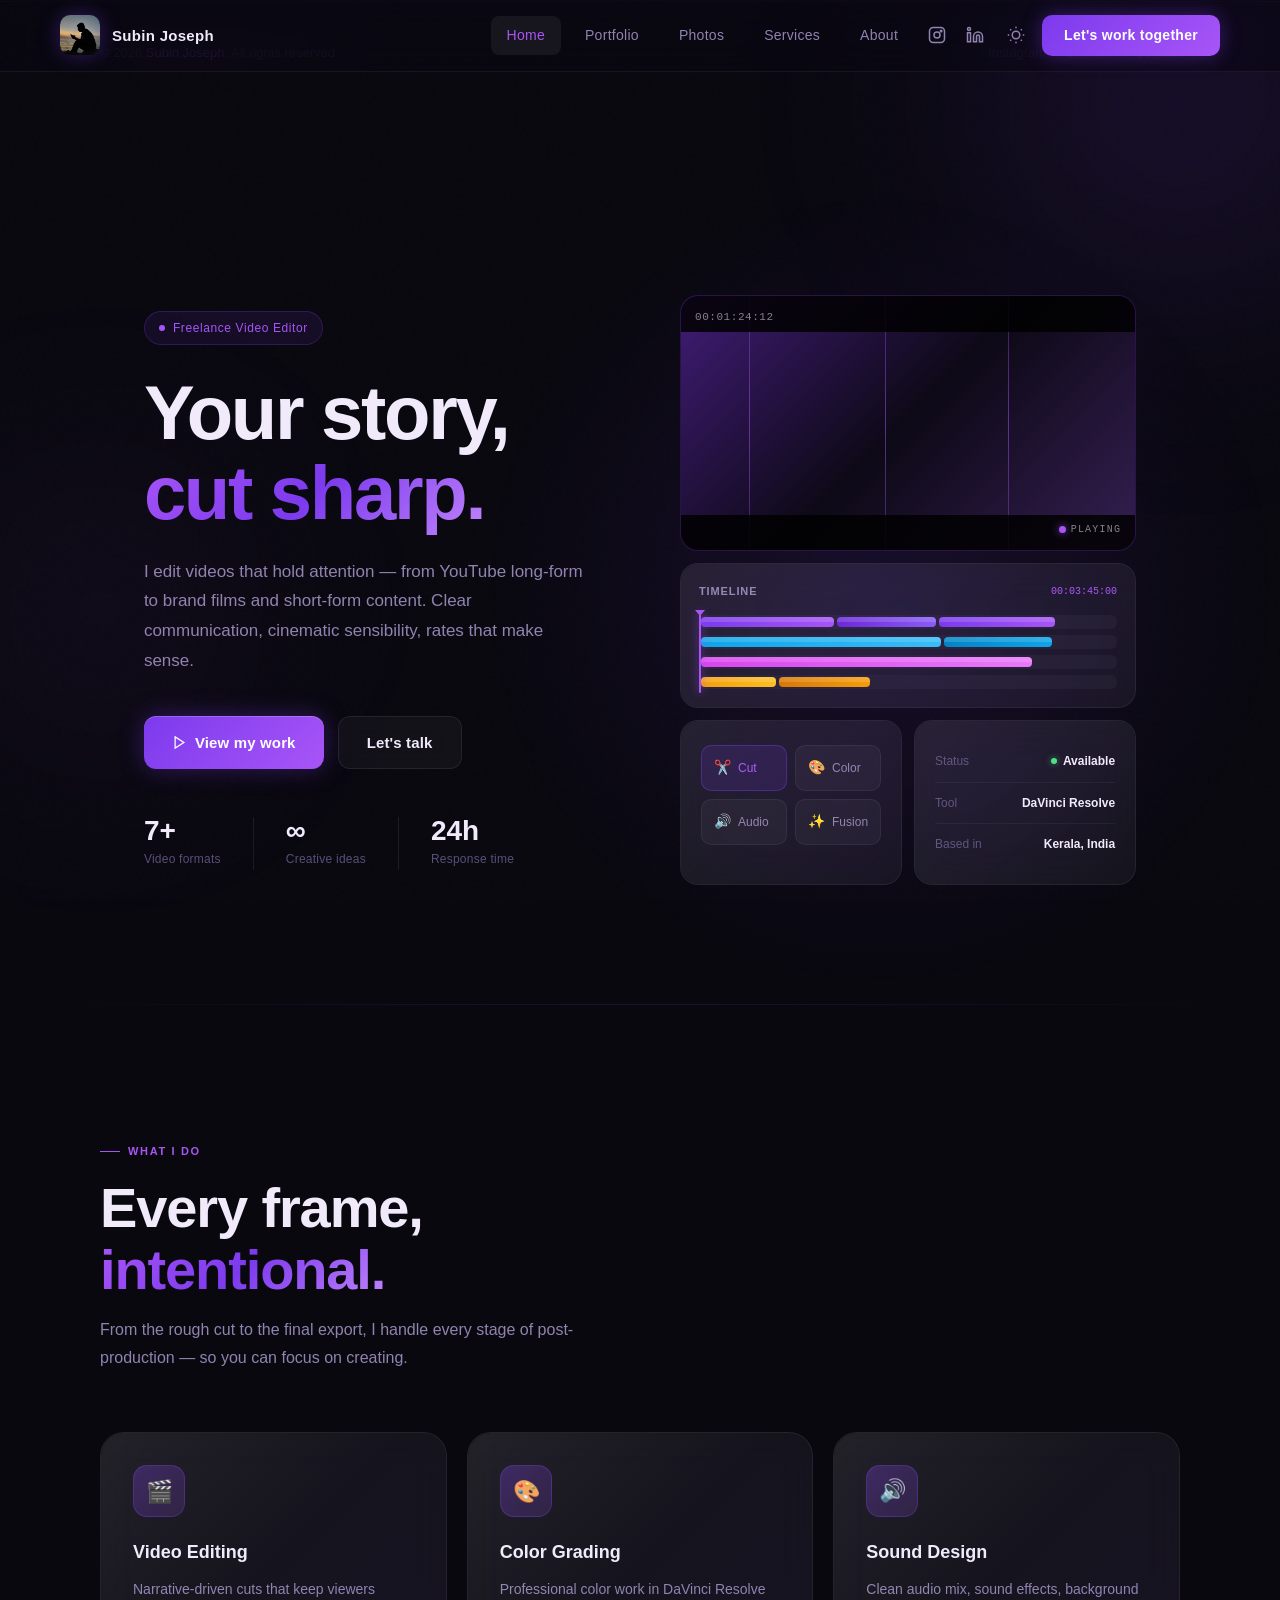
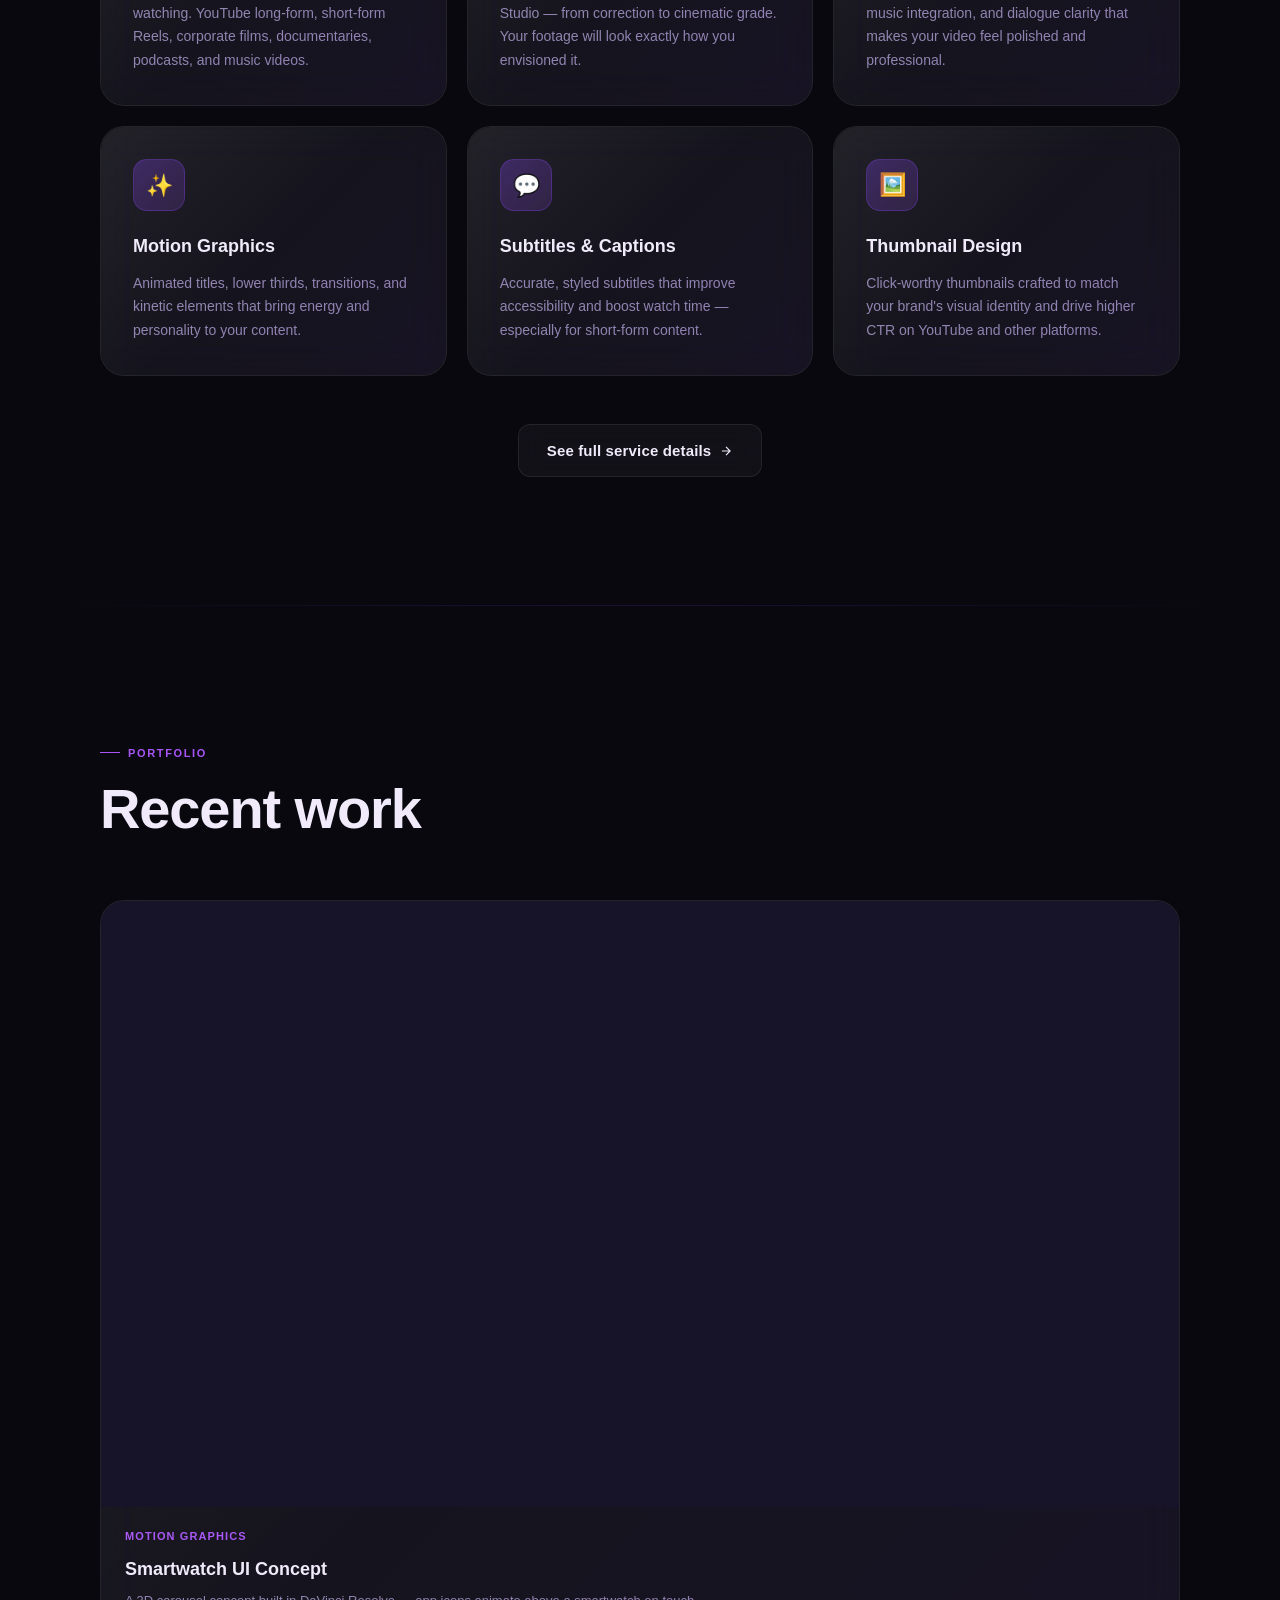
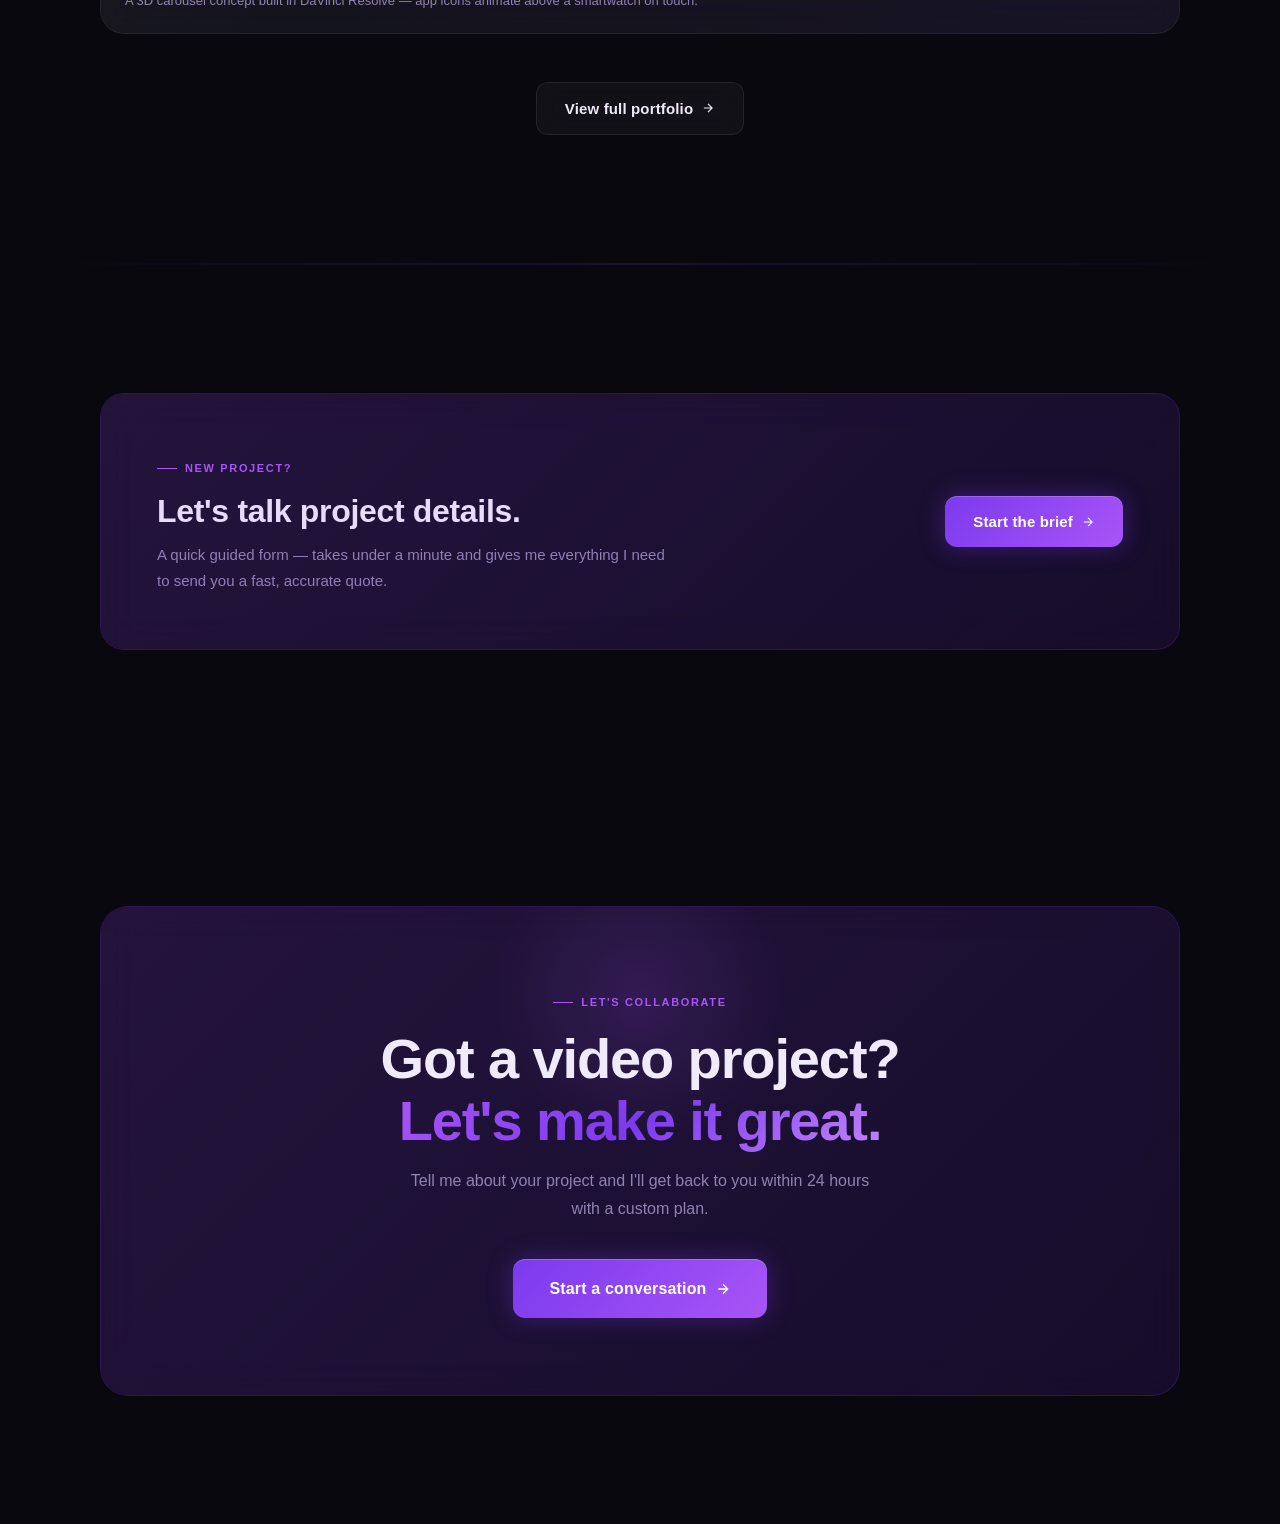
==== commit b71fcacf: "Restore dark default, add light/dark theme toggle" ====
--- a/index.html
+++ b/index.html
@@ -1,6 +1,9 @@
 <!DOCTYPE html>
 <html lang="en">
 <head>
+<script>
+  if (localStorage.getItem('theme') === 'light') document.documentElement.setAttribute('data-theme', 'light');
+</script>
   <meta charset="UTF-8" />
   <meta name="viewport" content="width=device-width, initial-scale=1.0" />
   <meta name="description" content="Subin Joseph — Freelance Video Editor specializing in YouTube content, short-form video, corporate films, and more. Based in Trivandrum, Kerala. Available worldwide." />
@@ -10,7 +13,6 @@
   <meta property="og:type" content="website" />
   <title>Subin Joseph — Freelance Video Editor</title>
   <link rel="stylesheet" href="css/style.css" />
-  <link rel="stylesheet" href="css/onam.css" />
   <link rel="icon" href="data:image/svg+xml,<svg xmlns='http://www.w3.org/2000/svg' viewBox='0 0 100 100'><rect width='100' height='100' rx='20' fill='%237c3aed'/><text y='.9em' font-size='65' x='50%25' text-anchor='middle' font-family='system-ui' font-weight='900' fill='white'>SJ</text></svg>" />
   <style>
     /* ── HERO REDESIGN ── */
@@ -54,7 +56,7 @@
       border-radius: 100px;
       font-size: 12px;
       font-weight: 500;
-      color: var(--purple);
+      color: var(--purple-light);
       background: rgba(124,58,237,0.1);
       border: 1px solid rgba(124,58,237,0.25);
       margin-bottom: 28px;
@@ -263,7 +265,7 @@
     .hcard-tl-time {
       font-size: 10px;
       font-family: 'Courier New', monospace;
-      color: var(--purple);
+      color: var(--purple-light);
     }
 
     .hcard-tracks {
@@ -357,7 +359,7 @@
     .hcard-tool.active {
       background: rgba(124,58,237,0.15);
       border-color: rgba(124,58,237,0.35);
-      color: var(--purple);
+      color: var(--purple-light);
     }
 
     .hcard-tool-icon { font-size: 14px; }
@@ -408,6 +410,7 @@
       .hero-v2-actions { flex-direction: column; }
       .hero-v2-stats { gap: 20px; }
     }
+    [data-theme="light"] .hero-v2-tag { color: var(--purple); }
   </style>
 </head>
 <body>
@@ -693,6 +696,5 @@
 </main>
 
 <script src="js/main.js"></script>
-<script src="js/onam.js"></script>
 </body>
 </html>
--- a/css/style.css
+++ b/css/style.css
@@ -3,27 +3,25 @@
    Design tokens: dark base, violet accent, liquid glass UI
    ============================================================ */
 
-@import url('https://fonts.googleapis.com/css2?family=Syne:wght@400;500;600;700;800&family=Inter:wght@300;400;500;600&display=swap');
-
 :root {
   /* Palette */
-  --bg:          #faf8fc;
-  --bg-2:        #f4f0f9;
-  --bg-3:        #ece3f7;
+  --bg:          #09080f;
+  --bg-2:        #100e1a;
+  --bg-3:        #17142a;
   --purple:      #7c3aed;
   --purple-light:#a855f7;
   --purple-glow: rgba(124, 58, 237, 0.35);
   --purple-dim:  rgba(124, 58, 237, 0.12);
-  --text:        #1a1428;
-  --text-muted:  #6b6280;
-  --text-dim:    #786c93;
+  --text:        #f0eafa;
+  --text-muted:  #9083b0;
+  --text-dim:    #5a4f7a;
   --border:      rgba(124, 58, 237, 0.18);
-  --glass-bg:    rgba(255, 255, 255, 0.65);
-  --glass-border:rgba(124, 58, 237, 0.14);
+  --glass-bg:    rgba(255, 255, 255, 0.04);
+  --glass-border:rgba(255, 255, 255, 0.08);
 
   /* Type */
-  --font-display: 'Syne', sans-serif;
-  --font-body:    'Inter', sans-serif;
+  --font-display: -apple-system, BlinkMacSystemFont, 'Helvetica Neue', Helvetica, Arial, sans-serif;
+  --font-body:    -apple-system, BlinkMacSystemFont, 'Helvetica Neue', Helvetica, Arial, sans-serif;
 
   /* Spacing */
   --nav-h: 72px;
@@ -86,10 +84,10 @@
    LIQUID GLASS COMPONENT
    ============================================================ */
 .glass {
-  background: rgba(255,255,255,0.55);
+  background: rgba(255, 255, 255, 0.04);
   backdrop-filter: blur(20px) saturate(1.4);
   -webkit-backdrop-filter: blur(20px) saturate(1.4);
-  border: rgba(124,58,237,0.15);
+  border: 1px solid rgba(255, 255, 255, 0.08);
   border-radius: var(--radius);
   position: relative;
   overflow: hidden;
@@ -143,10 +141,10 @@
   display: flex;
   align-items: center;
   padding: 0 clamp(20px, 5vw, 60px);
-  background: rgba(250, 248, 252, 0.6);
+  background: rgba(9, 8, 15, 0.6);
   backdrop-filter: blur(24px) saturate(1.6);
   -webkit-backdrop-filter: blur(24px) saturate(1.6);
-  border-bottom: rgba(124,58,237,0.15);
+  border-bottom: 1px solid rgba(255,255,255,0.06);
   transition: background 0.3s;
 }
 
@@ -187,7 +185,7 @@
   position: absolute;
   top: 0; left: 0; right: 0;
   height: 50%;
-  background: rgba(255,255,255,0.88);
+  background: rgba(255,255,255,0.15);
   border-radius: 10px 10px 0 0;
 }
 
@@ -218,11 +216,11 @@
 .nav-link:hover,
 .nav-link.active {
   color: var(--text);
-  background: rgba(255,255,255,0.65);
+  background: rgba(255,255,255,0.06);
 }
 
 .nav-link.active {
-  color: var(--purple);
+  color: var(--purple-light);
 }
 
 .nav-social {
@@ -242,7 +240,7 @@
 }
 
 .nav-social:hover {
-  color: var(--purple);
+  color: var(--purple-light);
 }
 
 .nav-cta {
@@ -285,7 +283,7 @@
   position: fixed;
   top: var(--nav-h);
   left: 0; right: 0;
-  background: rgba(250,248,252,0.96);
+  background: rgba(9,8,15,0.96);
   backdrop-filter: blur(24px);
   border-bottom: 1px solid var(--border);
   padding: 20px;
@@ -324,7 +322,7 @@
   font-weight: 600;
   letter-spacing: 0.15em;
   text-transform: uppercase;
-  color: var(--purple);
+  color: var(--purple-light);
   margin-bottom: 16px;
 }
 
@@ -362,7 +360,7 @@
   letter-spacing: -0.01em;
 }
 
-.text-purple { color: var(--purple); }
+.text-purple { color: var(--purple-light); }
 .text-muted { color: var(--text-muted); }
 
 /* Gradient text */
@@ -393,12 +391,12 @@
 .btn-primary {
   background: linear-gradient(135deg, var(--purple) 0%, var(--purple-light) 100%);
   color: #fff;
-  box-shadow: 0 0 24px var(--purple-glow), inset 0 1px 0 rgba(0,0,0,0.05);
+  box-shadow: 0 0 24px var(--purple-glow), inset 0 1px 0 rgba(255,255,255,0.2);
 }
 
 .btn-primary:hover {
   transform: translateY(-2px);
-  box-shadow: 0 0 40px rgba(124,58,237,0.6), inset 0 1px 0 rgba(0,0,0,0.05);
+  box-shadow: 0 0 40px rgba(124,58,237,0.6), inset 0 1px 0 rgba(255,255,255,0.2);
 }
 
 .btn-glass {
@@ -409,8 +407,8 @@
 }
 
 .btn-glass:hover {
-  background: rgba(255,255,255,0.72);
-  border-color: rgba(26,20,40,0.15);
+  background: rgba(255,255,255,0.08);
+  border-color: rgba(255,255,255,0.15);
   transform: translateY(-2px);
 }
 
@@ -465,7 +463,7 @@
   border-radius: 100px;
   font-size: 12px;
   font-weight: 500;
-  color: var(--purple);
+  color: var(--purple-light);
   background: var(--purple-dim);
   border: 1px solid rgba(124,58,237,0.3);
   margin-bottom: 24px;
@@ -557,15 +555,15 @@
 .hero-stat {
   padding: 16px;
   border-radius: 12px;
-  background: rgba(255,255,255,0.5);
-  border: rgba(124,58,237,0.15);
+  background: rgba(255,255,255,0.03);
+  border: 1px solid rgba(255,255,255,0.06);
 }
 
 .hero-stat-num {
   font-family: var(--font-display);
   font-size: 24px;
   font-weight: 800;
-  color: var(--purple);
+  color: var(--purple-light);
   line-height: 1;
   margin-bottom: 4px;
 }
@@ -592,7 +590,7 @@
   padding: 4px 10px;
   border-radius: 100px;
   background: rgba(124,58,237,0.2);
-  color: var(--purple);
+  color: var(--purple-light);
   border: 1px solid rgba(124,58,237,0.3);
 }
 
@@ -728,7 +726,7 @@
 .portfolio-overlay {
   position: absolute;
   inset: 0;
-  background: rgba(250,248,252,0.7);
+  background: rgba(9,8,15,0.7);
   display: flex;
   align-items: center;
   justify-content: center;
@@ -758,7 +756,7 @@
   font-weight: 600;
   letter-spacing: 0.1em;
   text-transform: uppercase;
-  color: var(--purple);
+  color: var(--purple-light);
   margin-bottom: 8px;
 }
 
@@ -824,7 +822,7 @@
   position: absolute;
   top: 0; left: 0; right: 0;
   height: 50%;
-  background: rgba(255,255,255,0.88);
+  background: rgba(255,255,255,0.15);
   border-radius: 28px 28px 0 0;
 }
 
@@ -837,7 +835,7 @@
 
 .about-role {
   font-size: 15px;
-  color: var(--purple);
+  color: var(--purple-light);
   margin-bottom: 24px;
   font-weight: 500;
 }
@@ -1062,7 +1060,7 @@
   position: absolute;
   top: 0; left: 0; right: 0;
   height: 50%;
-  background: rgba(255,255,255,0.78);
+  background: rgba(255,255,255,0.1);
   border-radius: 14px 14px 0 0;
 }
 
@@ -1105,7 +1103,7 @@
   border-radius: 8px;
   font-size: 12px;
   font-weight: 600;
-  color: var(--purple);
+  color: var(--purple-light);
   background: var(--purple-dim);
   border: 1px solid rgba(124,58,237,0.3);
   cursor: pointer;
@@ -1139,14 +1137,14 @@
 
 .social-link:hover {
   color: var(--text);
-  background: rgba(255,255,255,0.72);
+  background: rgba(255,255,255,0.08);
 }
 
 /* ============================================================
    FOOTER
    ============================================================ */
 .footer {
-  border-top: rgba(124,58,237,0.15);
+  border-top: 1px solid rgba(255,255,255,0.06);
   padding: 40px 0;
   position: relative;
   z-index: 1;
@@ -1165,7 +1163,7 @@
   color: var(--text-dim);
 }
 
-.footer-copy span { color: var(--purple); }
+.footer-copy span { color: var(--purple-light); }
 
 .footer-links {
   display: flex;
@@ -1185,7 +1183,7 @@
    ============================================================ */
 .page-hero {
   padding: 80px 0 60px;
-  border-bottom: rgba(124,58,237,0.15);
+  border-bottom: 1px solid rgba(255,255,255,0.05);
   margin-bottom: 80px;
 }
 
@@ -1375,7 +1373,7 @@
 .tl-time {
   font-size: 10px;
   font-family: 'Courier New', monospace;
-  color: var(--purple);
+  color: var(--purple-light);
 }
 
 .tl-tracks {
@@ -1477,7 +1475,7 @@
 .editor-tool.active {
   background: rgba(124,58,237,0.2);
   border-color: rgba(124,58,237,0.4);
-  color: var(--purple);
+  color: var(--purple-light);
 }
 
 /* ============================================================
@@ -1512,10 +1510,10 @@
   max-width: calc(100vw - 48px);
   height: 460px;
   max-height: calc(100vh - 160px);
-  background: rgba(244,240,249,0.98);
+  background: rgba(16, 14, 26, 0.98);
   backdrop-filter: blur(24px) saturate(1.4);
   -webkit-backdrop-filter: blur(24px) saturate(1.4);
-  border: rgba(124,58,237,0.15);
+  border: 1px solid rgba(255,255,255,0.1);
   border-radius: 20px;
   box-shadow: 0 20px 60px rgba(0,0,0,0.5);
   z-index: 998;
@@ -1539,7 +1537,7 @@
   align-items: center;
   gap: 12px;
   padding: 16px 18px;
-  border-bottom: rgba(124,58,237,0.15);
+  border-bottom: 1px solid rgba(255,255,255,0.08);
   background: rgba(124,58,237,0.08);
   flex-shrink: 0;
 }
@@ -1600,12 +1598,12 @@
   line-height: 1.55;
 }
 
-.chatbot-msg a { color: var(--purple); text-decoration: underline; }
+.chatbot-msg a { color: var(--purple-light); text-decoration: underline; }
 
 .chatbot-msg-bot {
   align-self: flex-start;
-  background: rgba(255,255,255,0.65);
-  border: rgba(124,58,237,0.15);
+  background: rgba(255,255,255,0.06);
+  border: 1px solid rgba(255,255,255,0.06);
   color: var(--text);
   border-bottom-left-radius: 4px;
 }
@@ -1630,7 +1628,7 @@
   border-radius: 100px;
   background: rgba(124,58,237,0.1);
   border: 1px solid rgba(124,58,237,0.25);
-  color: var(--purple);
+  color: var(--purple-light);
   cursor: pointer;
   font-family: inherit;
   transition: background 0.2s;
@@ -1667,14 +1665,14 @@
   align-items: center;
   gap: 8px;
   padding: 12px 14px;
-  border-top: rgba(124,58,237,0.15);
+  border-top: 1px solid rgba(255,255,255,0.08);
   flex-shrink: 0;
 }
 
 .chatbot-input {
   flex: 1;
-  background: rgba(255,255,255,0.6);
-  border: rgba(124,58,237,0.15);
+  background: rgba(255,255,255,0.05);
+  border: 1px solid rgba(255,255,255,0.08);
   border-radius: 12px;
   padding: 10px 14px;
   font-size: 13px;
@@ -1722,9 +1720,154 @@
   display: flex;
   align-items: center;
   justify-content: center;
+  background: rgba(255,255,255,0.06);
+  transition: background 0.2s;
+}
+.chatbot-close-btn:hover {
+  background: rgba(255,255,255,0.12);
+}
+
+/* ============================================================
+   LIGHT THEME
+   ============================================================ */
+:root[data-theme="light"] {
+  --bg:          #faf8fc;
+  --bg-2:        #f4f0f9;
+  --bg-3:        #ece3f7;
+  --text:        #1a1428;
+  --text-muted:  #6b6280;
+  --text-dim:    #786c93;
+  --glass-bg:    rgba(255, 255, 255, 0.65);
+  --glass-border:rgba(124, 58, 237, 0.14);
+}
+
+[data-theme="light"] .nav-link.active,
+[data-theme="light"] .nav-social:hover,
+[data-theme="light"] .section-eyebrow,
+[data-theme="light"] .text-purple,
+[data-theme="light"] .hero-tag,
+[data-theme="light"] .hero-stat-num,
+[data-theme="light"] .service-chip,
+[data-theme="light"] .portfolio-tag,
+[data-theme="light"] .about-role,
+[data-theme="light"] .copy-btn,
+[data-theme="light"] .footer-copy span,
+[data-theme="light"] .tl-time,
+[data-theme="light"] .editor-tool.active,
+[data-theme="light"] .chatbot-msg a,
+[data-theme="light"] .chatbot-suggestion-chip {
+  color: var(--purple);
+}
+
+[data-theme="light"] .glass {
+  background: rgba(255,255,255,0.55);
+  border: 1px solid rgba(124,58,237,0.15);
+}
+
+[data-theme="light"] .nav {
+  background: rgba(250, 248, 252, 0.6);
+  border-bottom: 1px solid rgba(124,58,237,0.15);
+}
+
+[data-theme="light"] .logo-mark::after {
+  background: rgba(255,255,255,0.88);
+}
+
+[data-theme="light"] .nav-link.active {
   background: rgba(255,255,255,0.65);
-  transition: background 0.2s;
-}
-.chatbot-close-btn:hover {
+}
+
+[data-theme="light"] .nav-mobile {
+  background: rgba(250,248,252,0.96);
+}
+
+[data-theme="light"] .btn-primary {
+  box-shadow: 0 0 24px var(--purple-glow), inset 0 1px 0 rgba(0,0,0,0.05);
+}
+
+[data-theme="light"] .btn-primary:hover {
+  box-shadow: 0 0 40px rgba(124,58,237,0.6), inset 0 1px 0 rgba(0,0,0,0.05);
+}
+
+[data-theme="light"] .btn-glass:hover {
+  background: rgba(255,255,255,0.72);
+  border-color: rgba(26,20,40,0.15);
+}
+
+[data-theme="light"] .hero-stat {
+  background: rgba(255,255,255,0.5);
+  border: 1px solid rgba(124,58,237,0.15);
+}
+
+[data-theme="light"] .portfolio-overlay {
+  background: rgba(250,248,252,0.7);
+}
+
+[data-theme="light"] .about-monogram::after {
+  background: rgba(255,255,255,0.88);
+}
+
+[data-theme="light"] .email-reveal-btn::before {
+  background: rgba(255,255,255,0.78);
+}
+
+[data-theme="light"] .social-link:hover {
+  background: rgba(255,255,255,0.72);
+}
+
+[data-theme="light"] .footer {
+  border-top: 1px solid rgba(124,58,237,0.15);
+}
+
+[data-theme="light"] .page-hero {
+  border-bottom: 1px solid rgba(124,58,237,0.15);
+}
+
+[data-theme="light"] .chatbot-window {
+  background: rgba(244,240,249,0.98);
+  border: 1px solid rgba(124,58,237,0.15);
+}
+
+[data-theme="light"] .chatbot-header {
+  border-bottom: 1px solid rgba(124,58,237,0.15);
+}
+
+[data-theme="light"] .chatbot-msg-bot {
+  background: rgba(255,255,255,0.65);
+  border: 1px solid rgba(124,58,237,0.15);
+}
+
+[data-theme="light"] .chatbot-input-row {
+  border-top: 1px solid rgba(124,58,237,0.15);
+}
+
+[data-theme="light"] .chatbot-input {
+  background: rgba(255,255,255,0.6);
+  border: 1px solid rgba(124,58,237,0.15);
+}
+
+[data-theme="light"] .chatbot-close-btn {
+  background: rgba(255,255,255,0.65);
+}
+
+[data-theme="light"] .chatbot-close-btn:hover {
   background: rgba(255,255,255,0.82);
 }
+
+/* Nav scroll state — class-based so it responds to theme automatically */
+.nav.scrolled { background: rgba(9,8,15,0.92); }
+[data-theme="light"] .nav.scrolled { background: rgba(250,248,252,0.92); }
+
+/* Theme toggle button */
+.theme-toggle {
+  display: flex; align-items: center; justify-content: center;
+  width: 36px; height: 36px;
+  border-radius: 50%;
+  color: var(--text-muted);
+  transition: background 0.2s, color 0.2s;
+  flex-shrink: 0;
+}
+.theme-toggle:hover { background: var(--glass-bg); color: var(--text); }
+.theme-toggle .theme-icon-moon { display: none; }
+[data-theme="light"] .theme-toggle .theme-icon-sun { display: none; }
+[data-theme="light"] .theme-toggle .theme-icon-moon { display: block; }
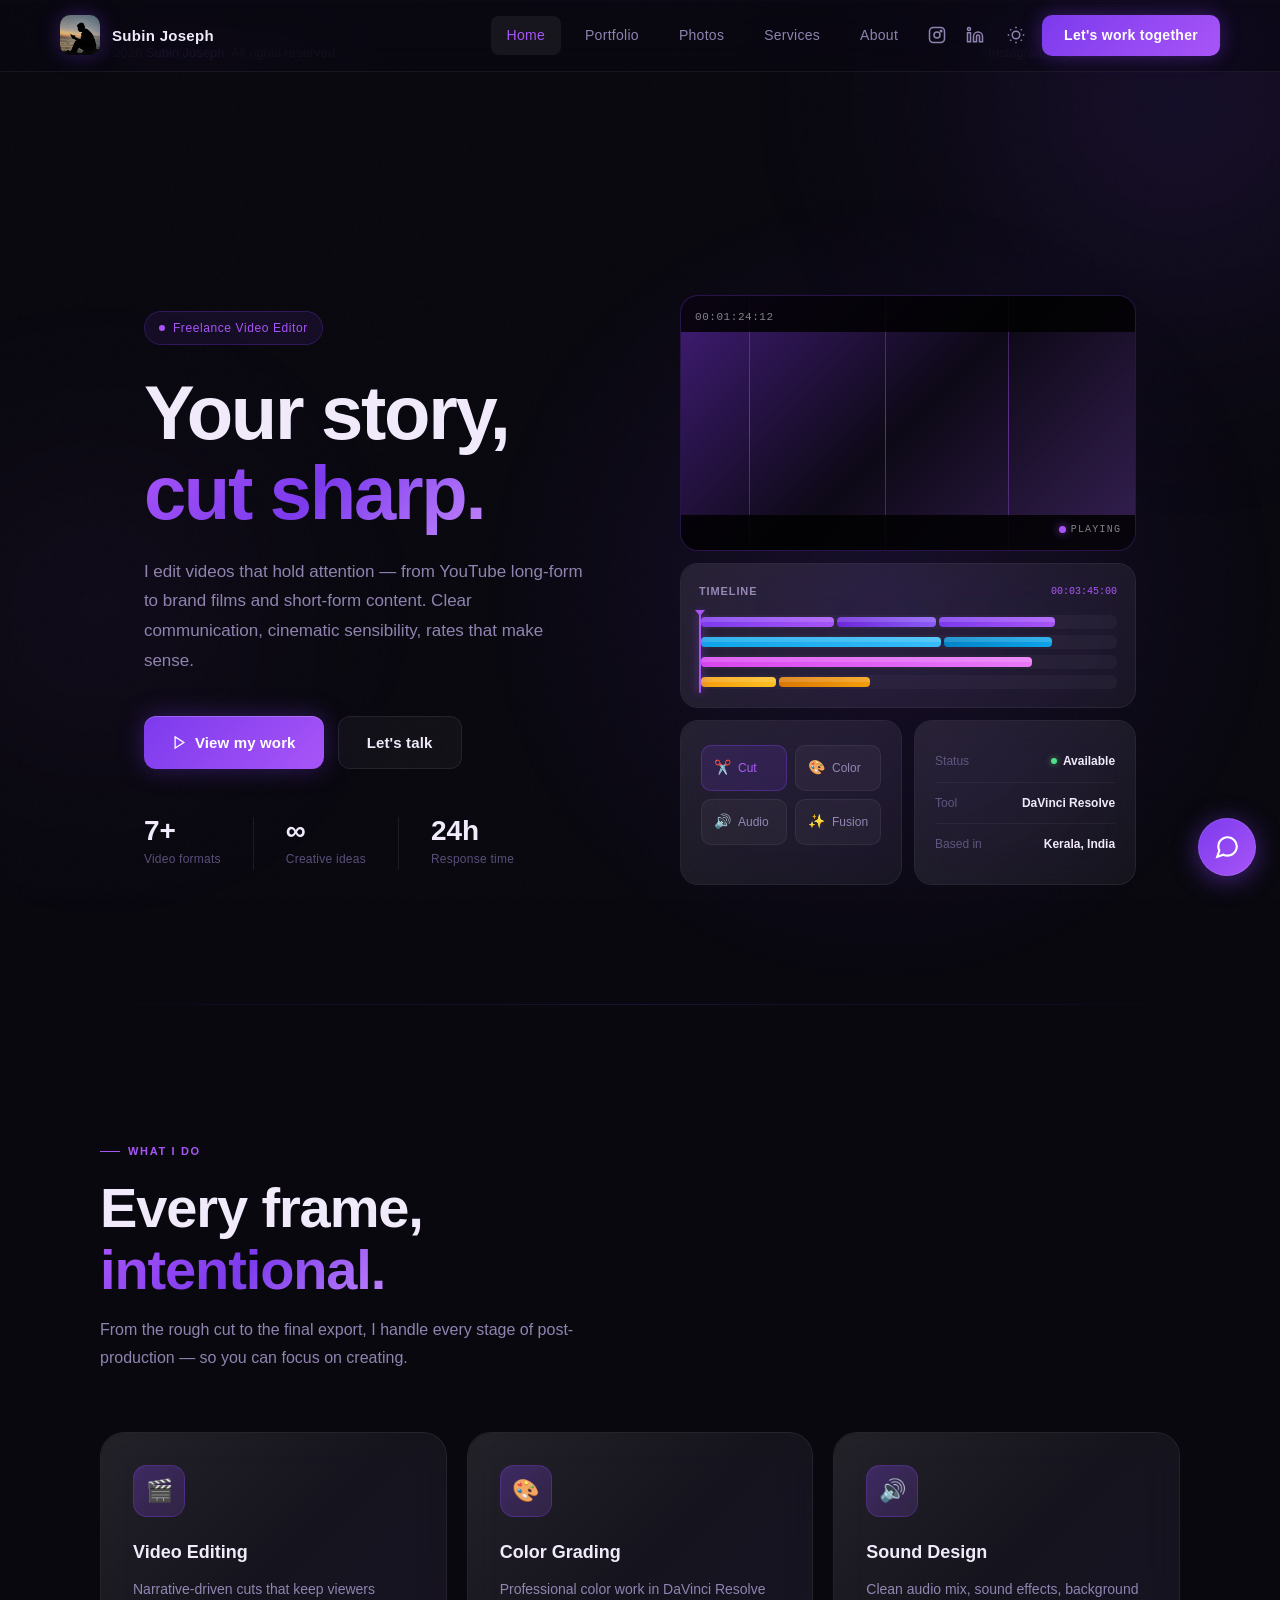
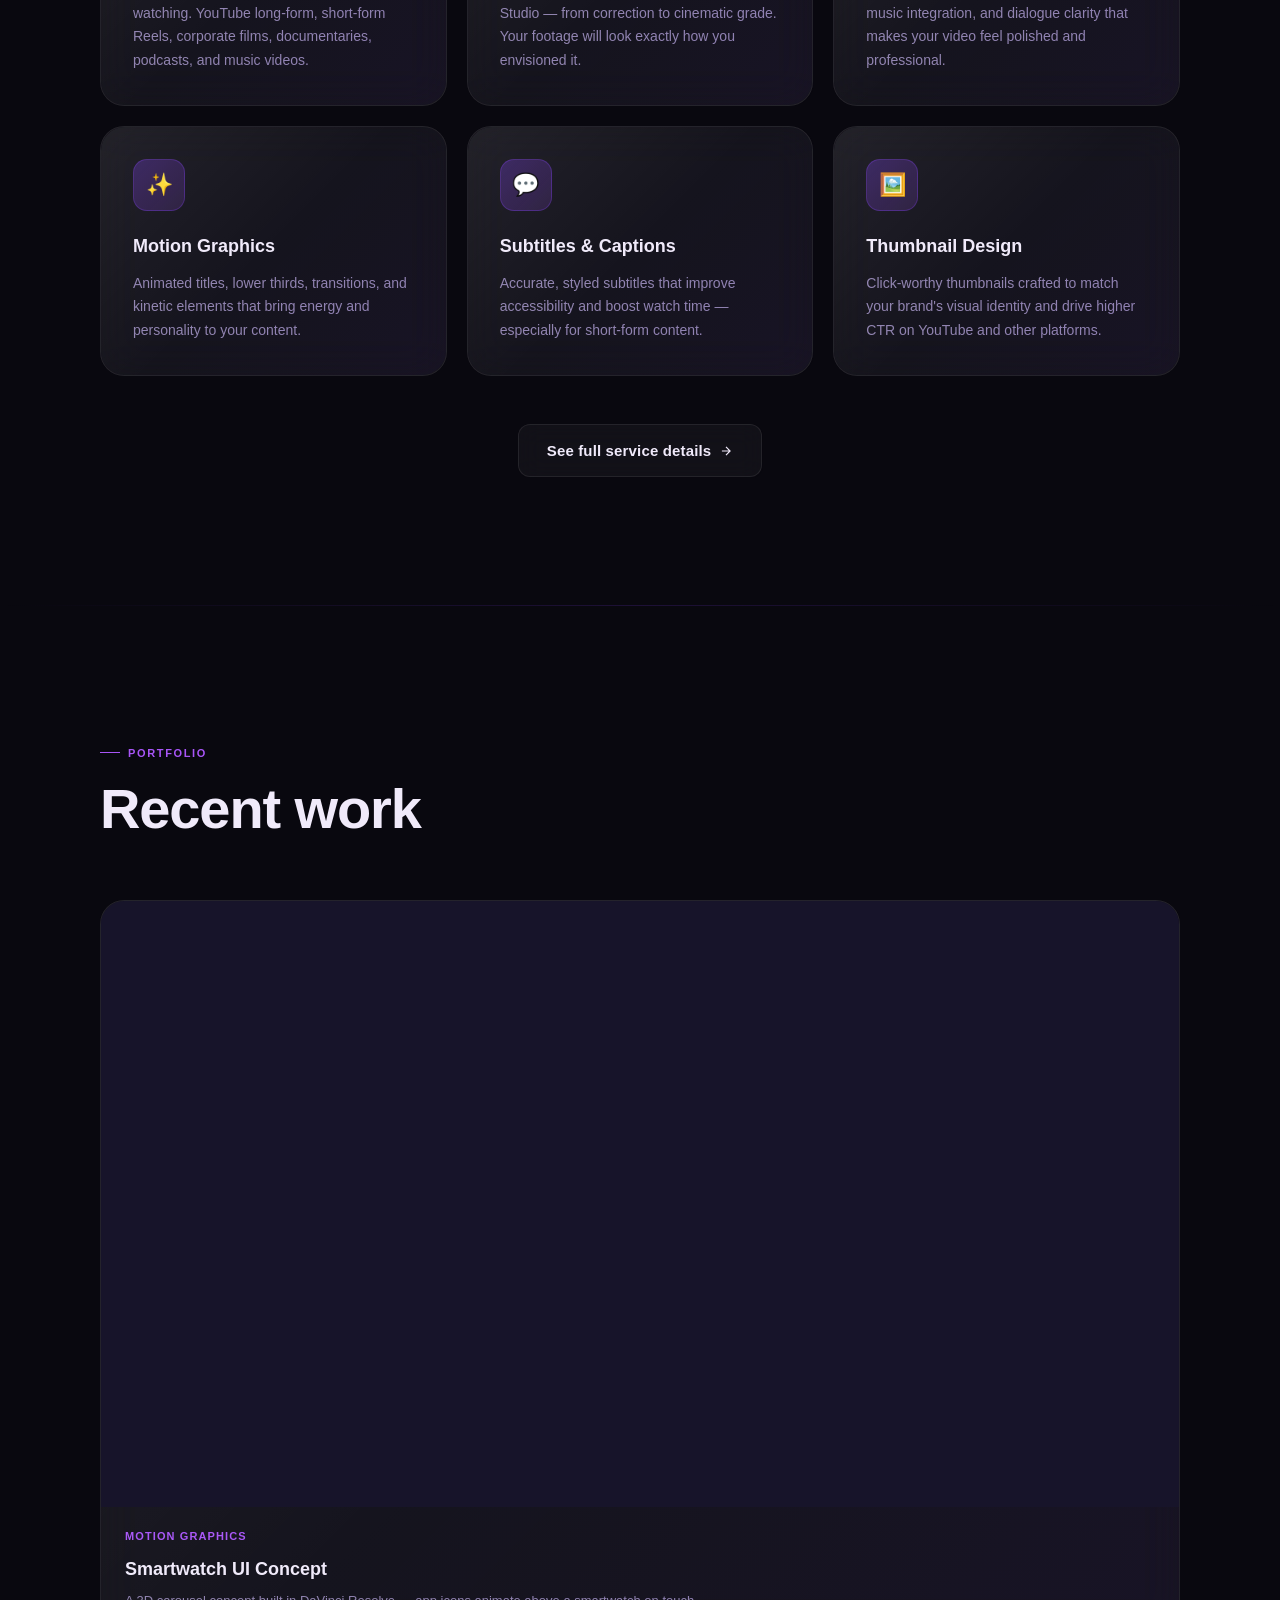
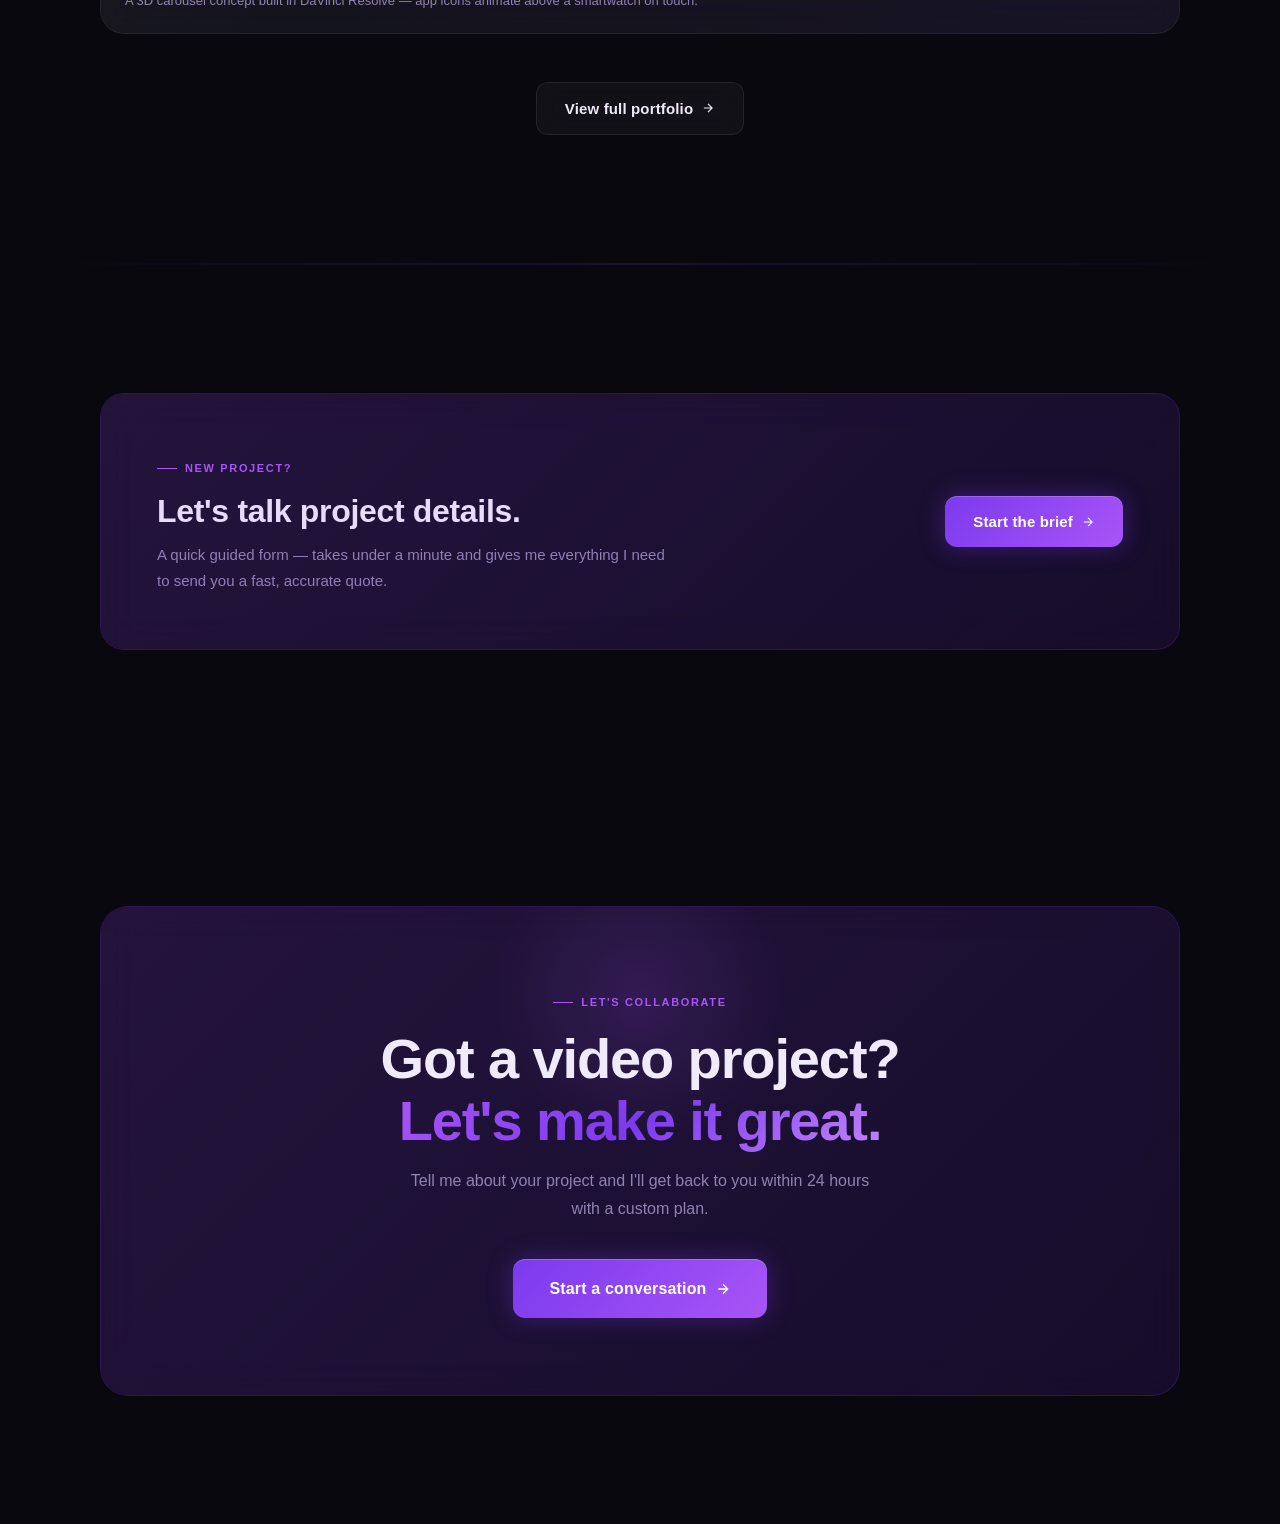
==== commit bb027f8e: "Fix about page layout, add missing chatbot, centralize nav paths, wire up filter tabs" ====
--- a/index.html
+++ b/index.html
@@ -696,5 +696,6 @@
 </main>
 
 <script src="js/main.js"></script>
+<script src="js/chatbot.js"></script>
 </body>
 </html>
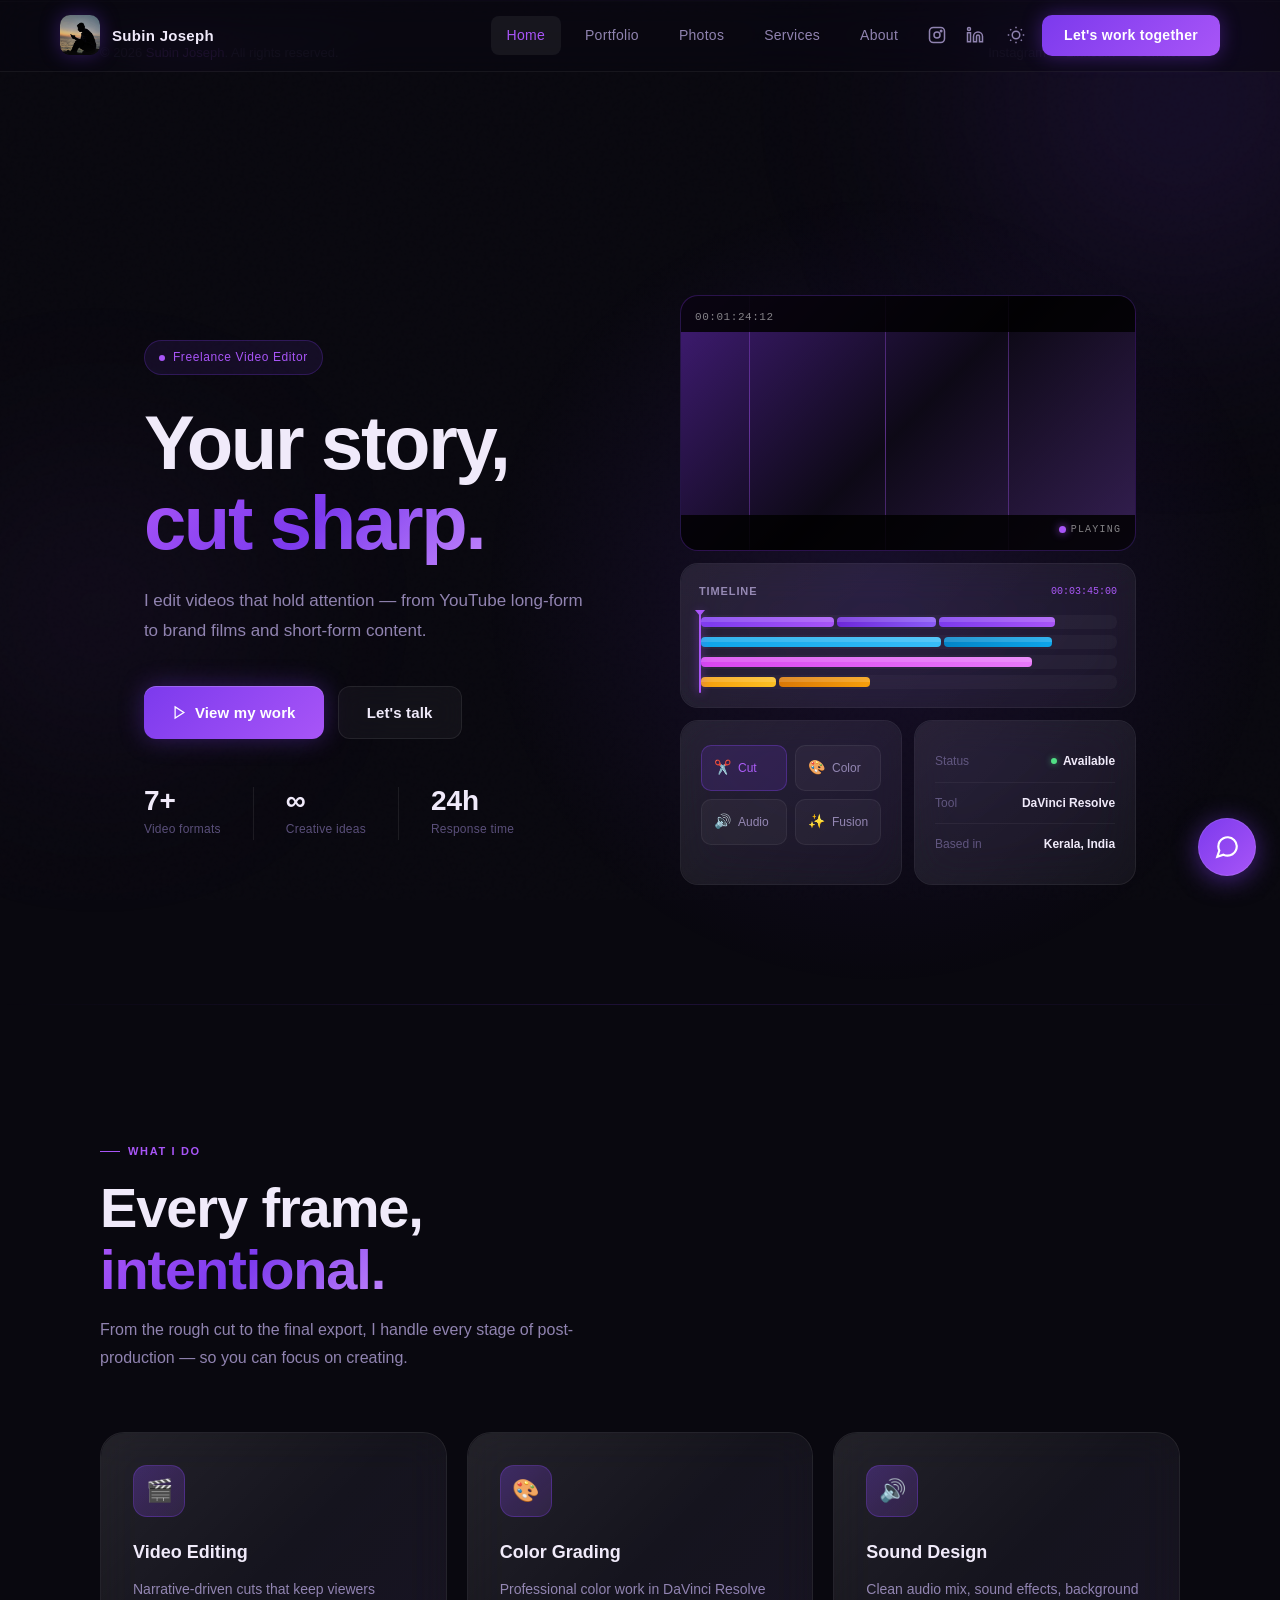
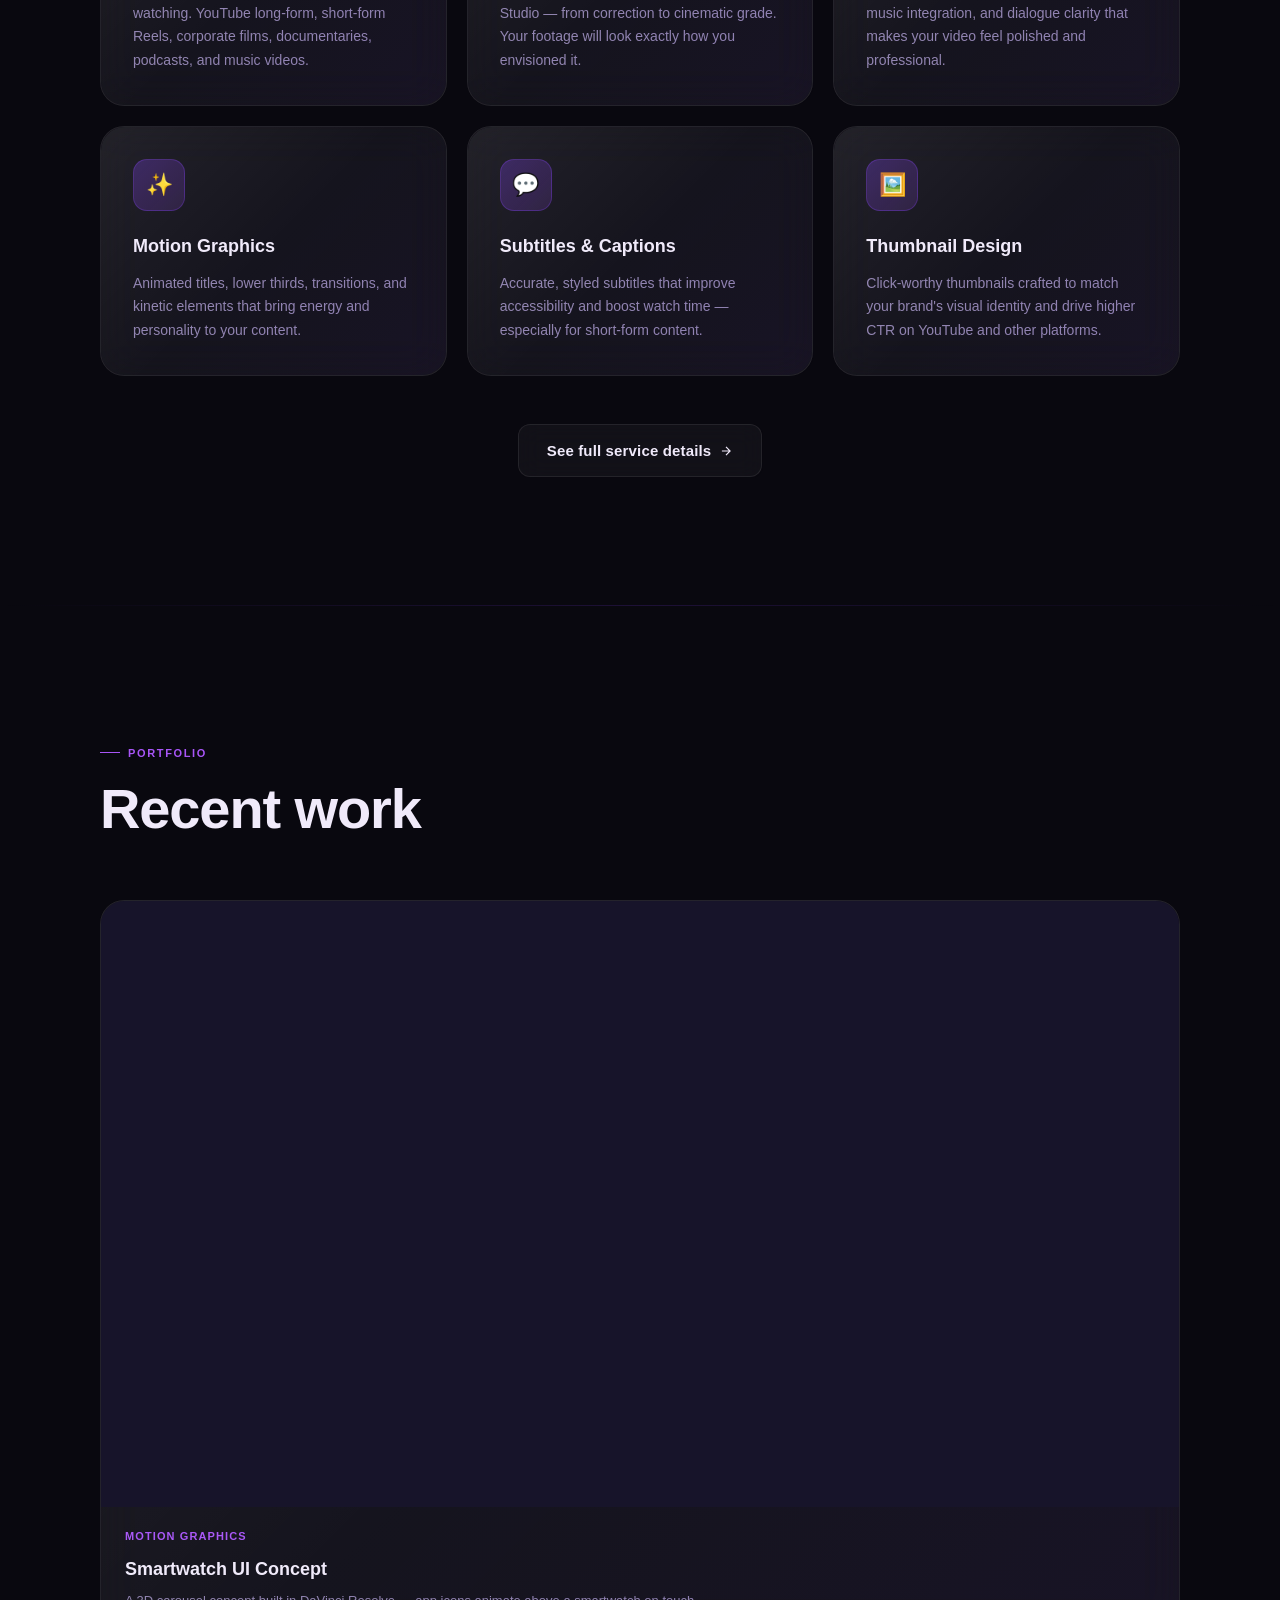
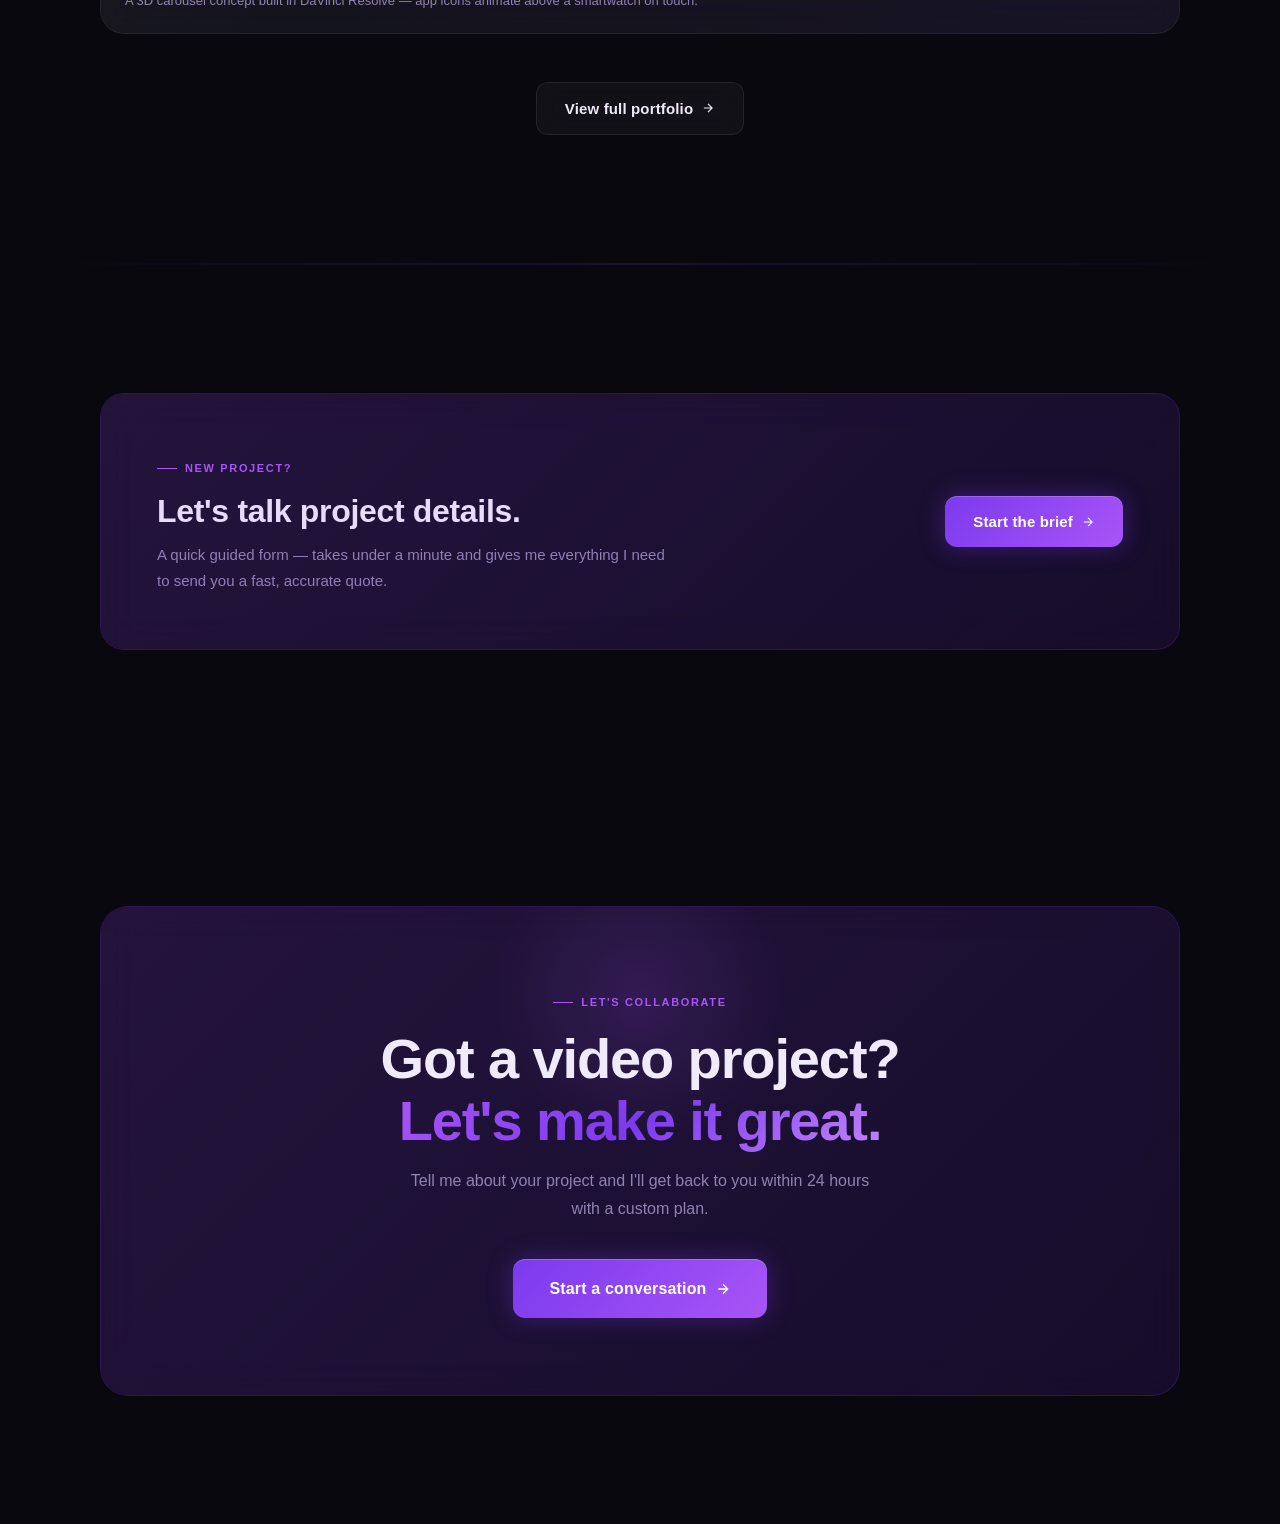
==== commit 521004f0: "Trim hero description sentence" ====
--- a/index.html
+++ b/index.html
@@ -8,7 +8,7 @@
   <meta name="viewport" content="width=device-width, initial-scale=1.0" />
   <meta name="description" content="Subin Joseph — Freelance Video Editor specializing in YouTube content, short-form video, corporate films, and more. Based in Trivandrum, Kerala. Available worldwide." />
   <meta property="og:title" content="Subin Joseph — Freelance Video Editor" />
-  <meta property="og:description" content="Cinematic edits. Clear communication. Affordable rates." />
+  <meta property="og:description" content="Cinematic edits. Clear communication. Fair, transparent pricing." />
   <meta property="og:image" content="https://subinjoseph412.github.io/assets/profile.jpg" />
   <meta property="og:type" content="website" />
   <title>Subin Joseph — Freelance Video Editor</title>
@@ -436,7 +436,7 @@
           </h1>
 
           <p class="hero-v2-desc fade-in fade-in-delay-2">
-            I edit videos that hold attention — from YouTube long-form to brand films and short-form content. Clear communication, cinematic sensibility, rates that make sense.
+            I edit videos that hold attention — from YouTube long-form to brand films and short-form content.
           </p>
 
           <div class="hero-v2-actions fade-in fade-in-delay-3">
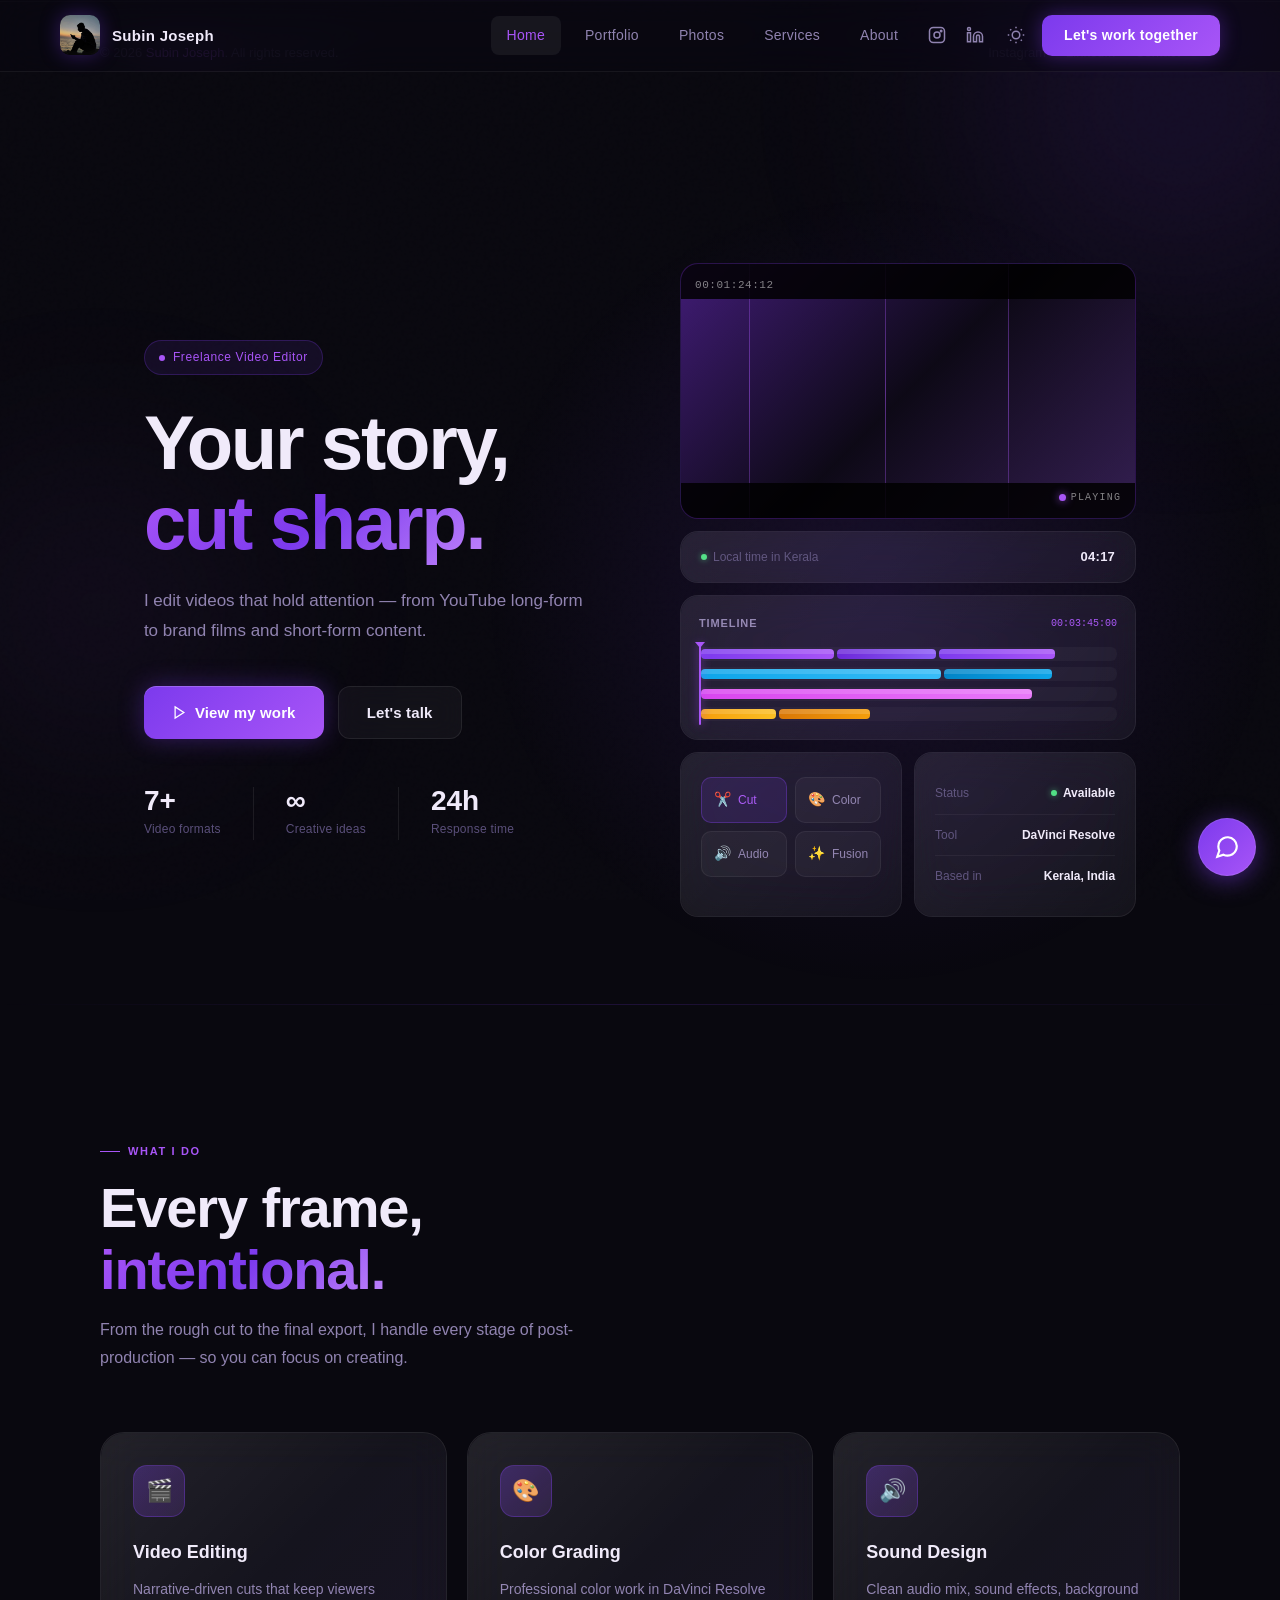
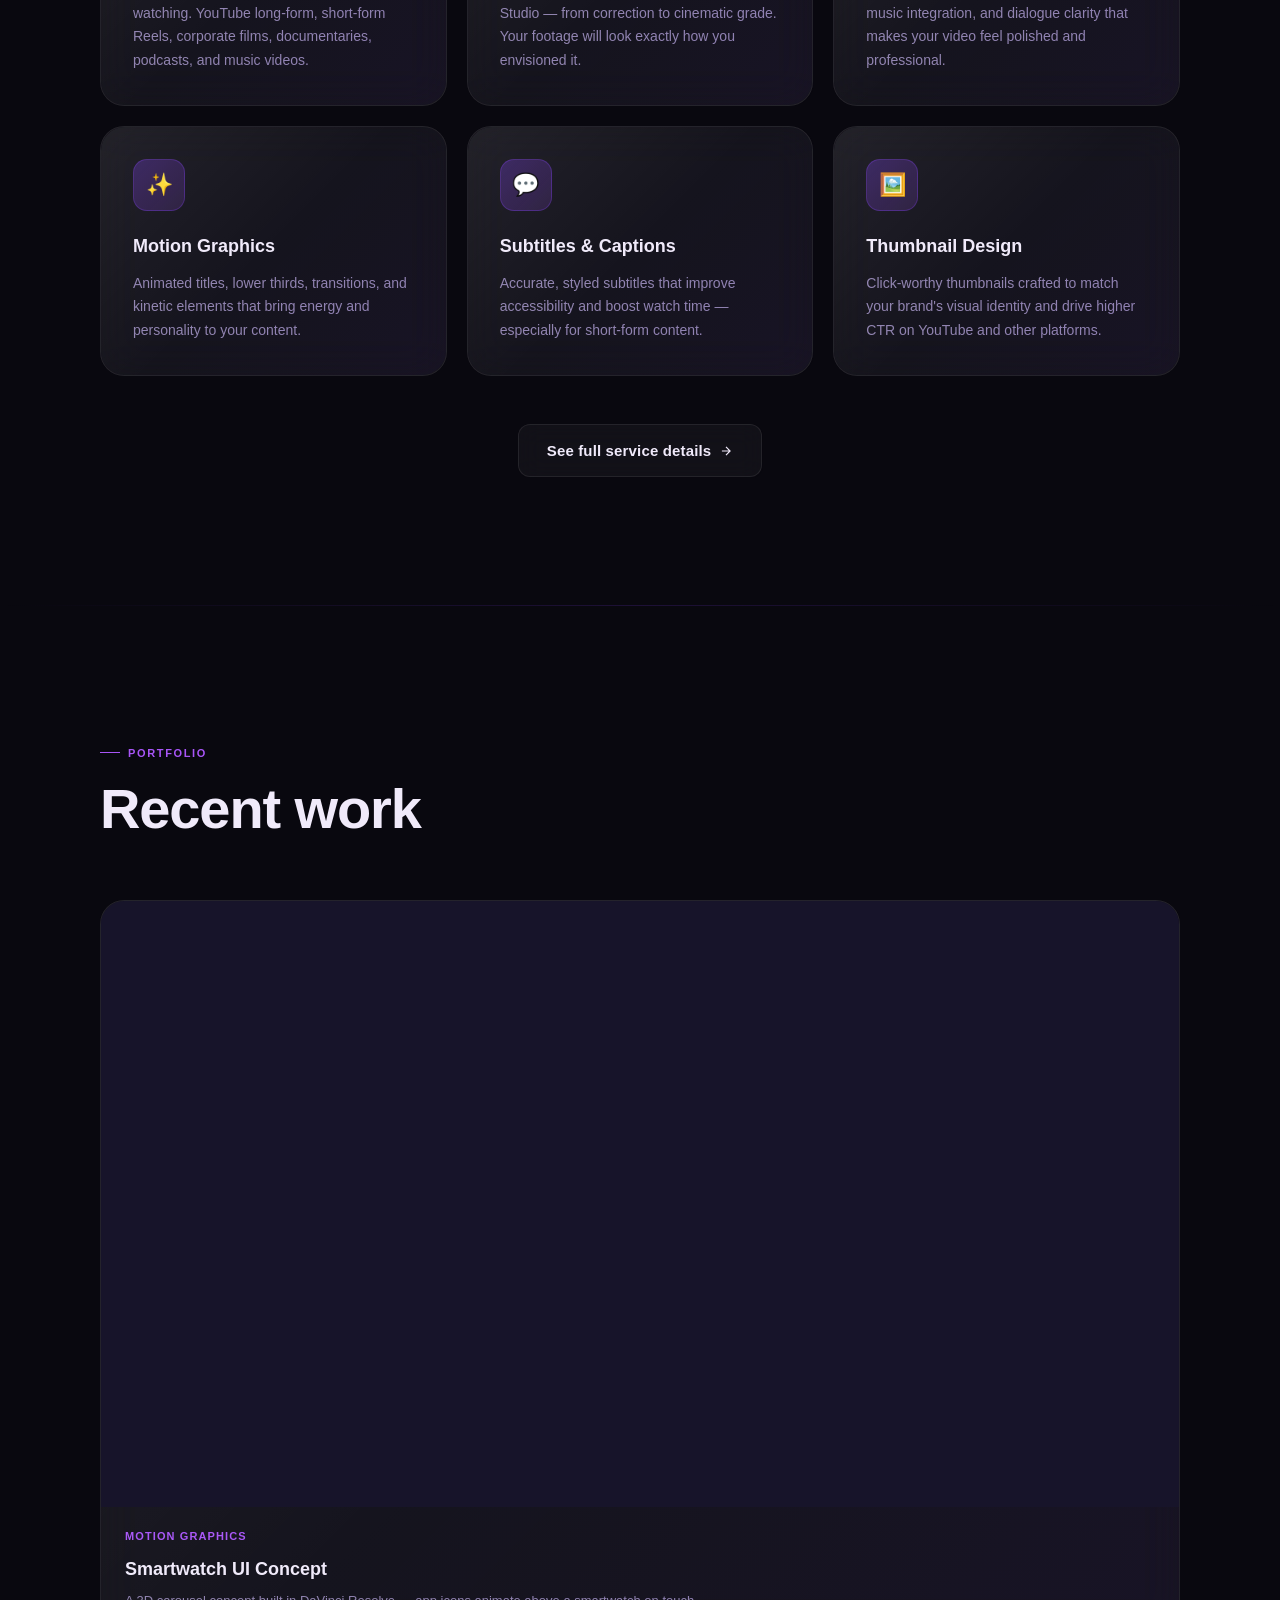
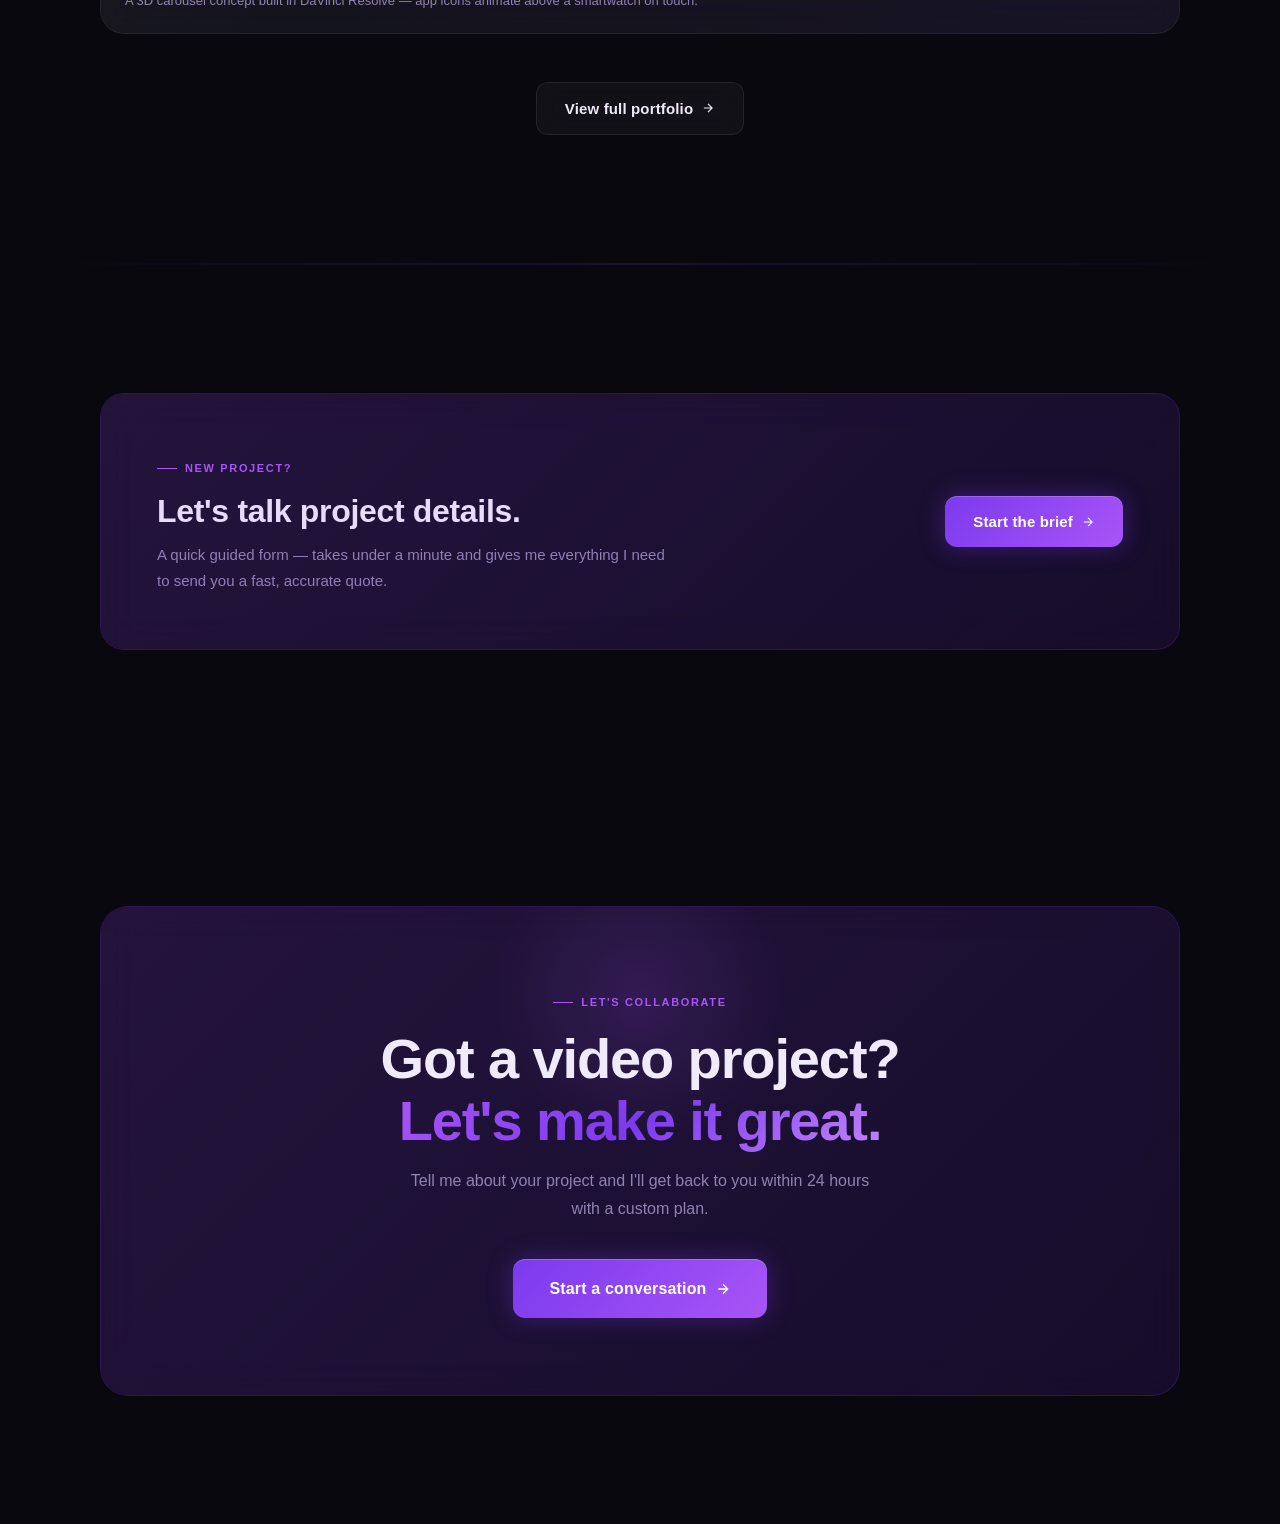
==== commit 50139733: "Add live Kerala time (24h format) above the homepage timeline mockup" ====
--- a/index.html
+++ b/index.html
@@ -364,6 +364,28 @@
 
     .hcard-tool-icon { font-size: 14px; }
 
+    /* Live clock card */
+    .hcard-clock {
+      display: flex;
+      align-items: center;
+      justify-content: space-between;
+      padding: 14px 20px;
+    }
+    .hcard-clock-label {
+      font-size: 12px;
+      color: var(--text-dim);
+      display: flex;
+      align-items: center;
+      gap: 6px;
+    }
+    .hcard-clock-val {
+      font-size: 13px;
+      font-weight: 700;
+      color: var(--text);
+      font-variant-numeric: tabular-nums;
+      letter-spacing: 0.02em;
+    }
+
     /* Status card */
     .hcard-status {
       padding: 20px;
@@ -481,6 +503,14 @@
               <div class="hcard-play-dot"></div>
               <span class="hcard-play-label">PLAYING</span>
             </div>
+          </div>
+
+          <!-- Live local time -->
+          <div class="hcard hcard-clock glass">
+            <span class="hcard-clock-label">
+              <span class="status-dot-green"></span> Local time in Kerala
+            </span>
+            <span class="hcard-clock-val" id="heroLiveTime">--:--</span>
           </div>
 
           <!-- Timeline card — full width -->
--- a/css/style.css
+++ b/css/style.css
@@ -261,6 +261,12 @@
   transform: translateY(-1px);
 }
 
+/* Persistent theme toggle next to the hamburger (mobile only —
+   desktop already has one inside .nav-links) */
+.theme-toggle.theme-toggle-bar {
+  display: none;
+}
+
 /* Hamburger */
 .nav-hamburger {
   display: none;
@@ -1210,6 +1216,7 @@
 @media (max-width: 768px) {
   .nav-links, .nav-cta, .nav-social { display: none; }
   .nav-hamburger { display: flex; }
+  .theme-toggle.theme-toggle-bar { display: flex; }
   .services-grid { grid-template-columns: 1fr; }
   .portfolio-grid { grid-template-columns: 1fr; }
   .contact-card { padding: 28px; }
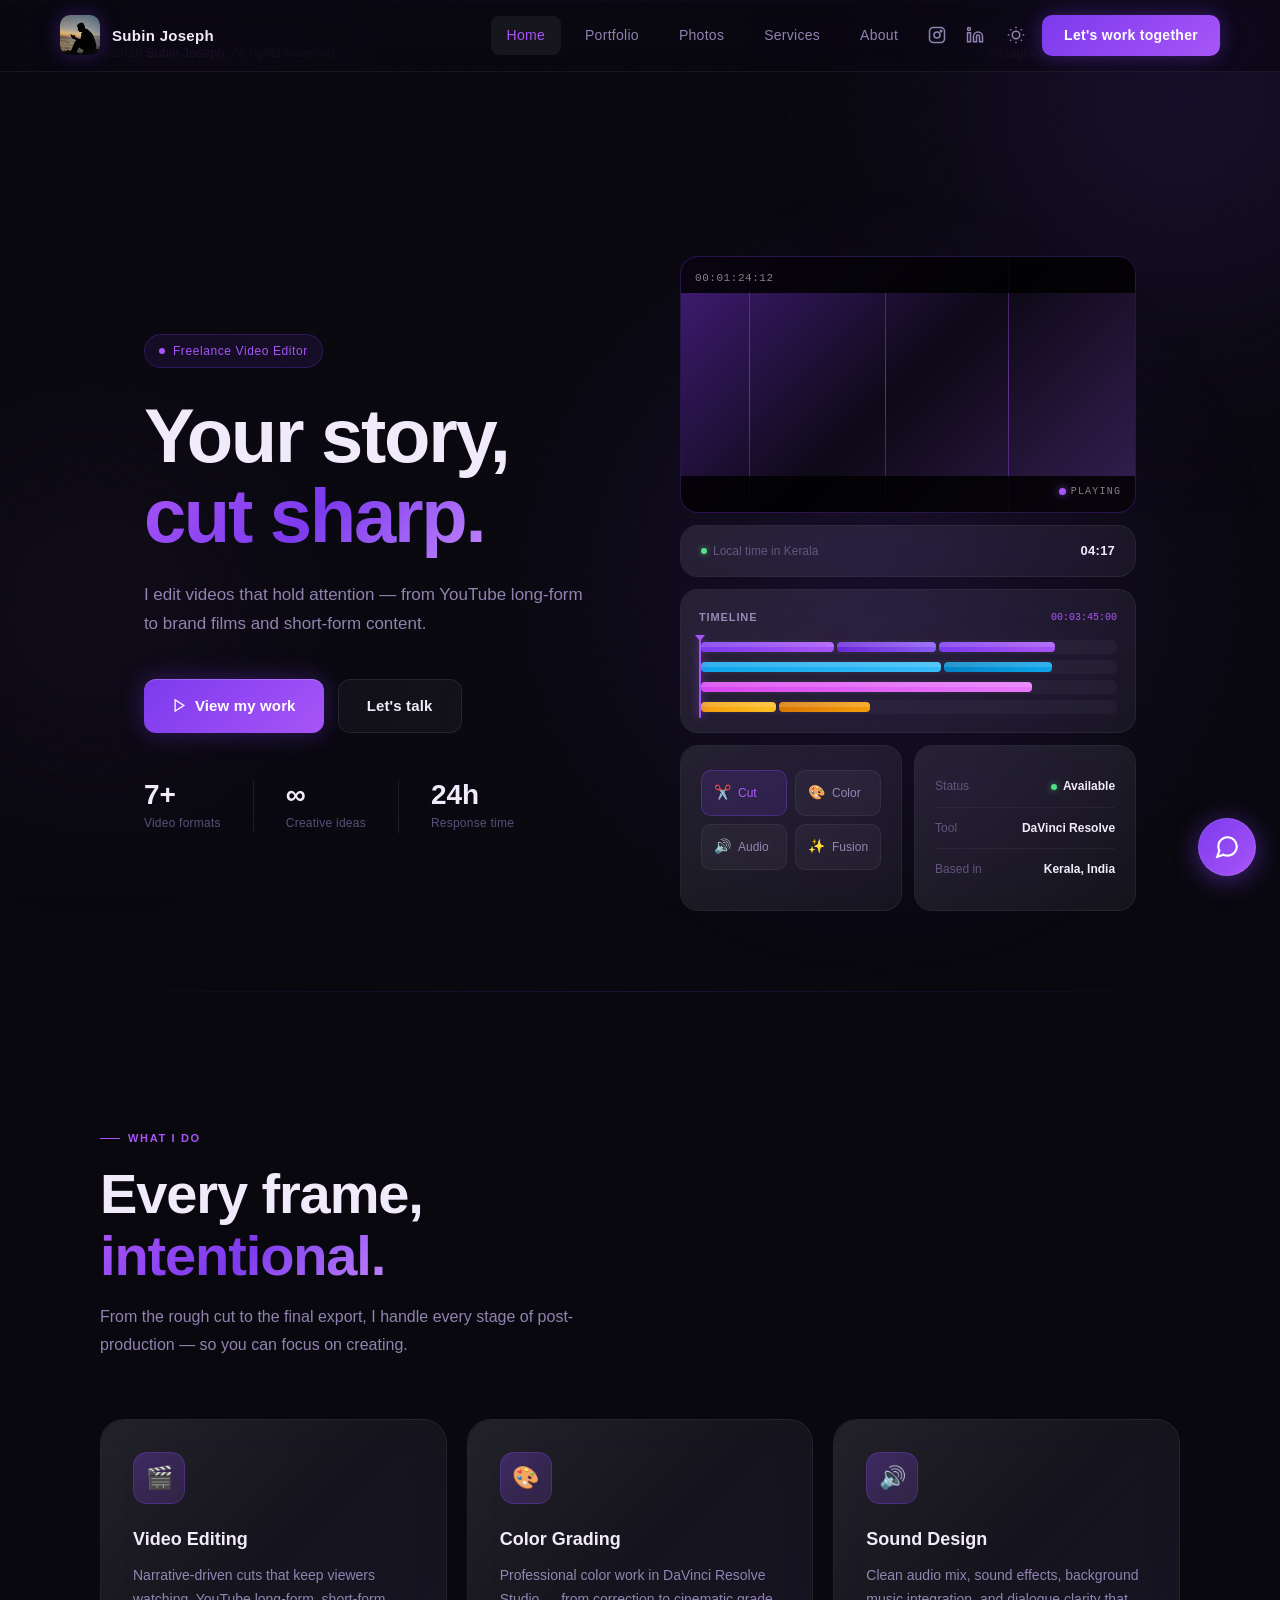
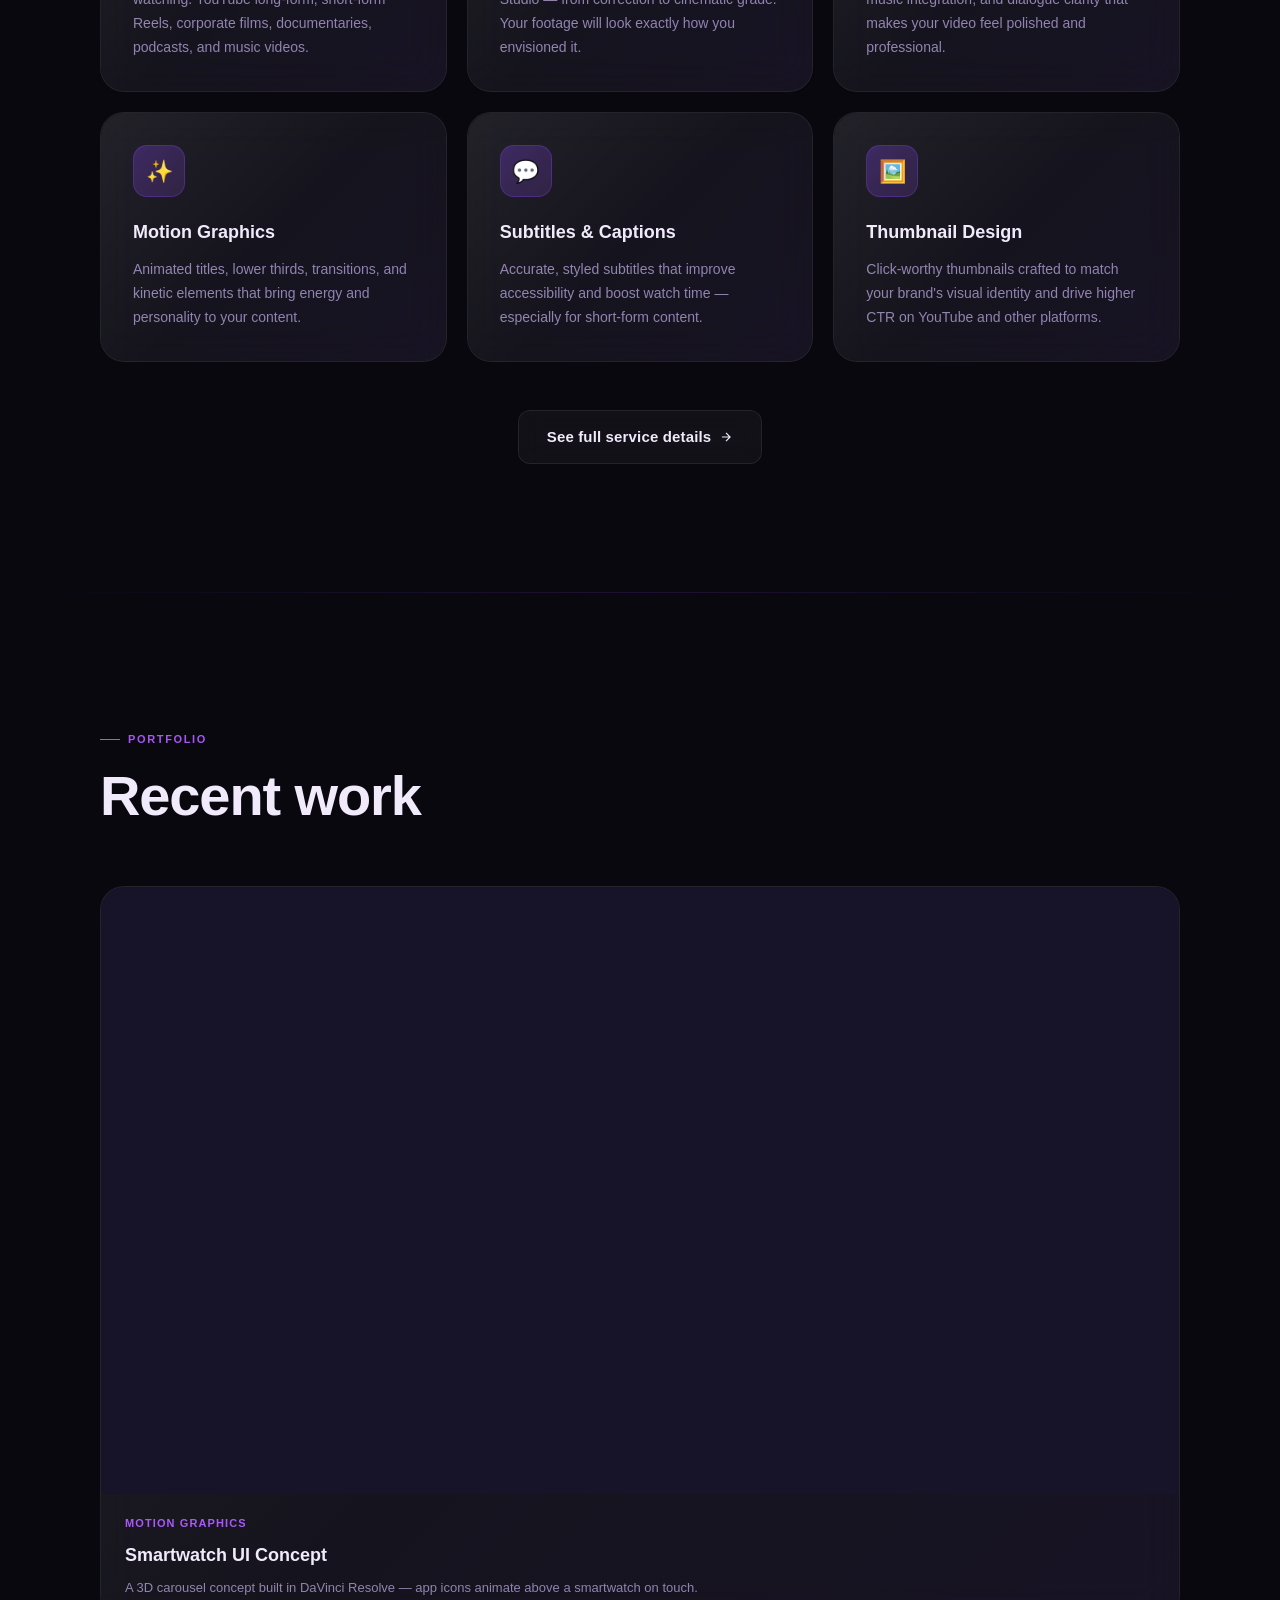
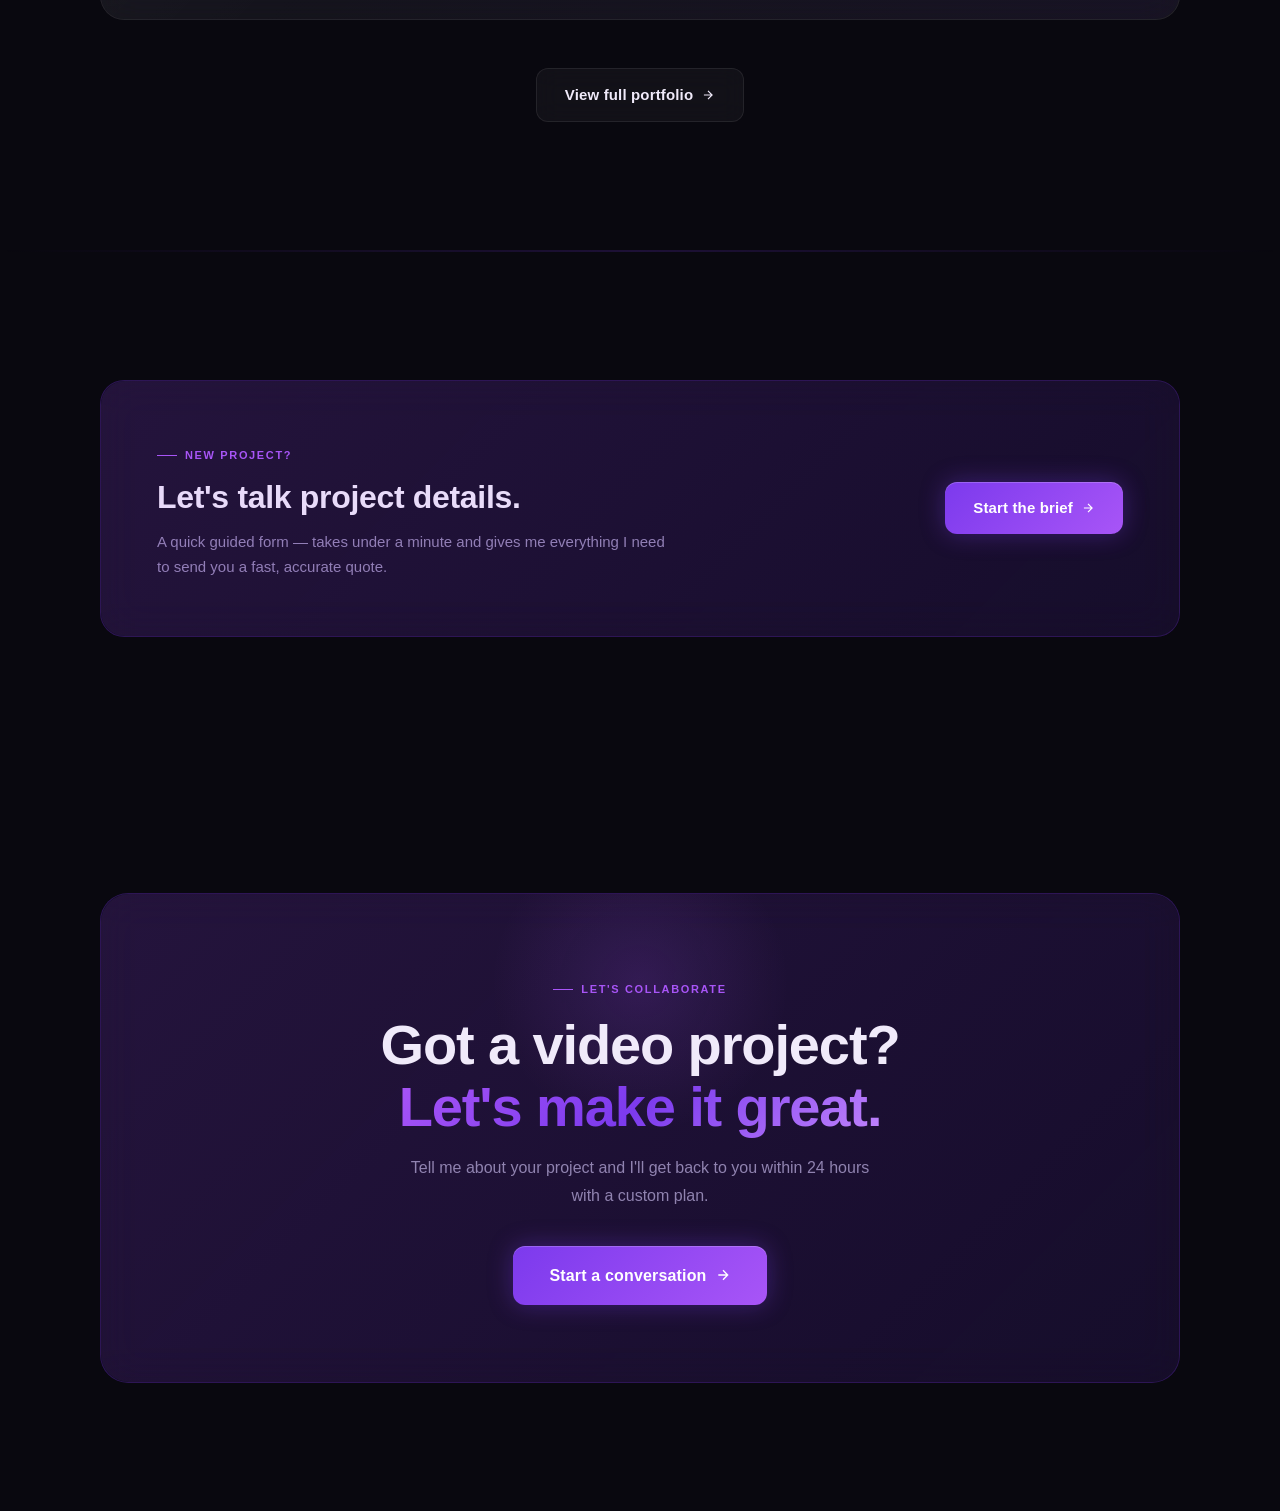
==== commit d1ec053e: "Fix hero section forcing excess blank space on large viewports" ====
--- a/index.html
+++ b/index.html
@@ -17,7 +17,6 @@
   <style>
     /* ── HERO REDESIGN ── */
     .hero-v2 {
-      min-height: calc(100vh - var(--nav-h));
       display: flex;
       align-items: center;
       padding: 80px 0;
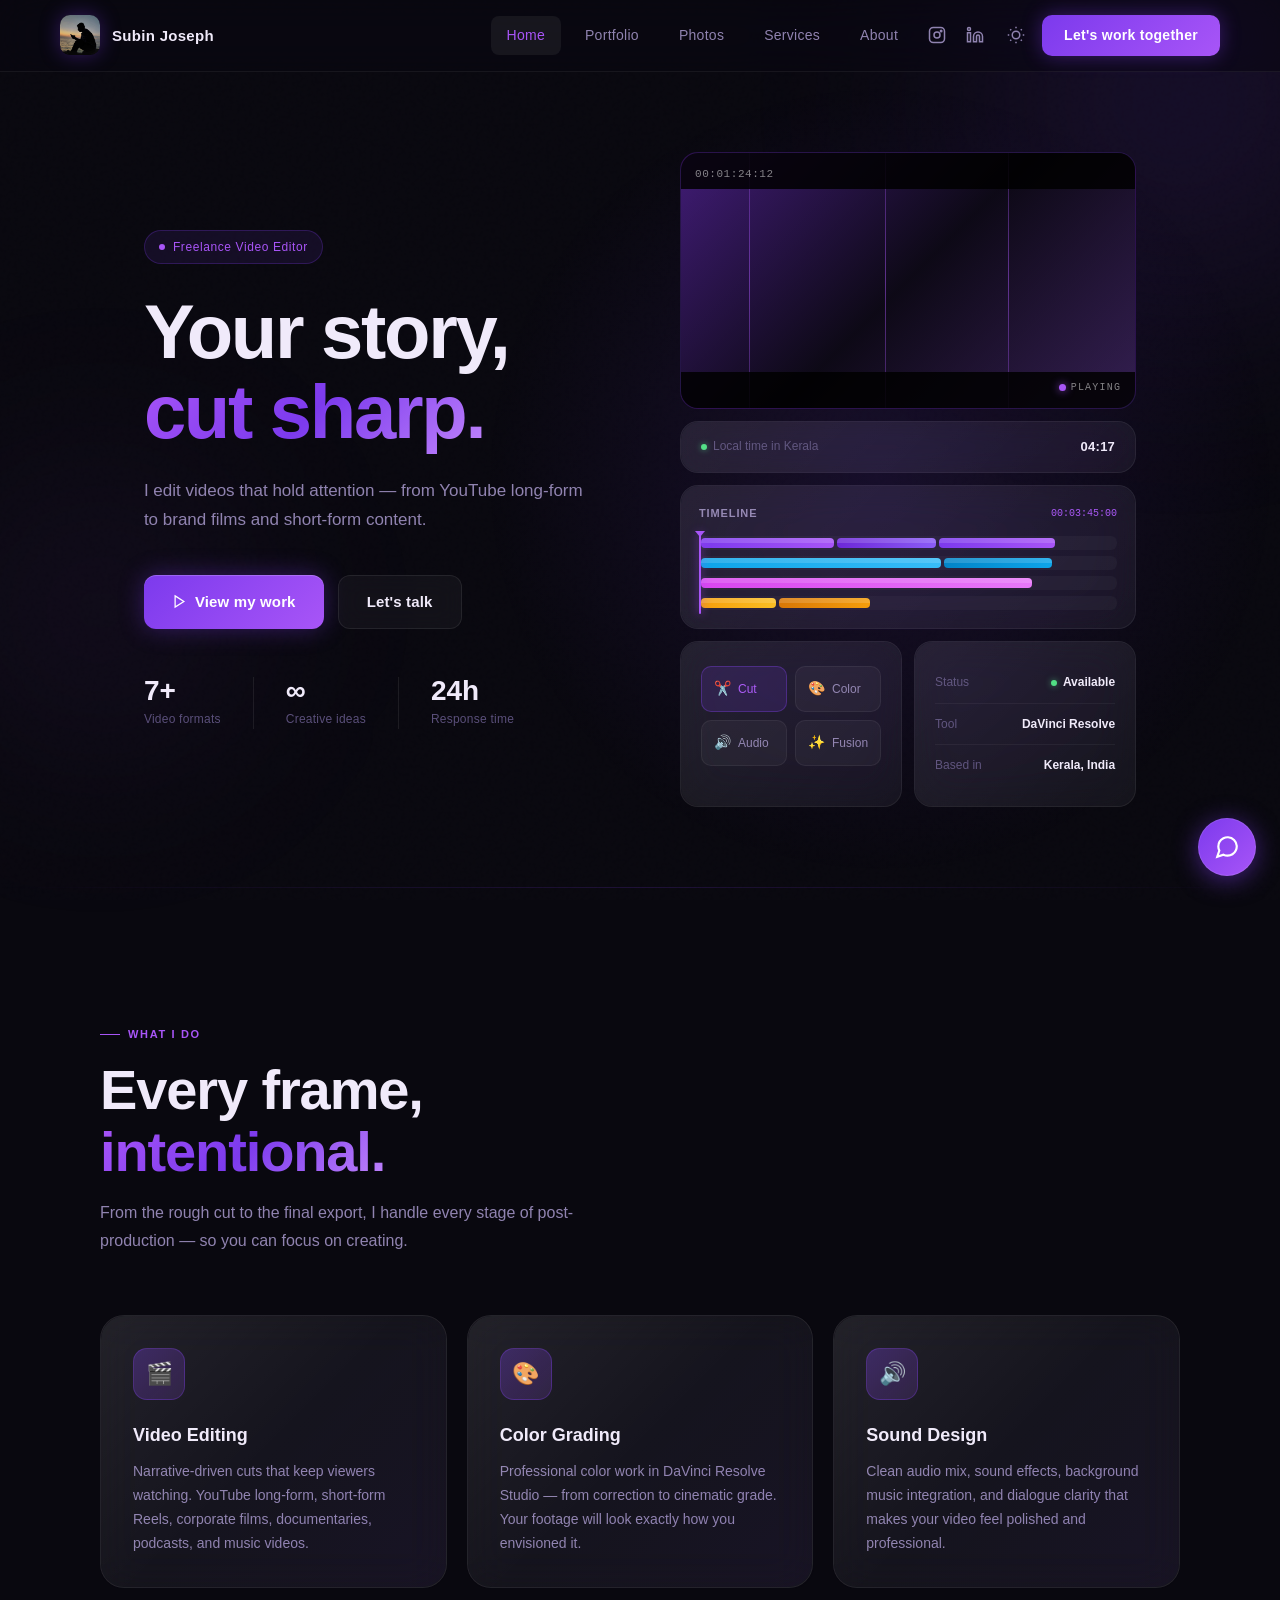
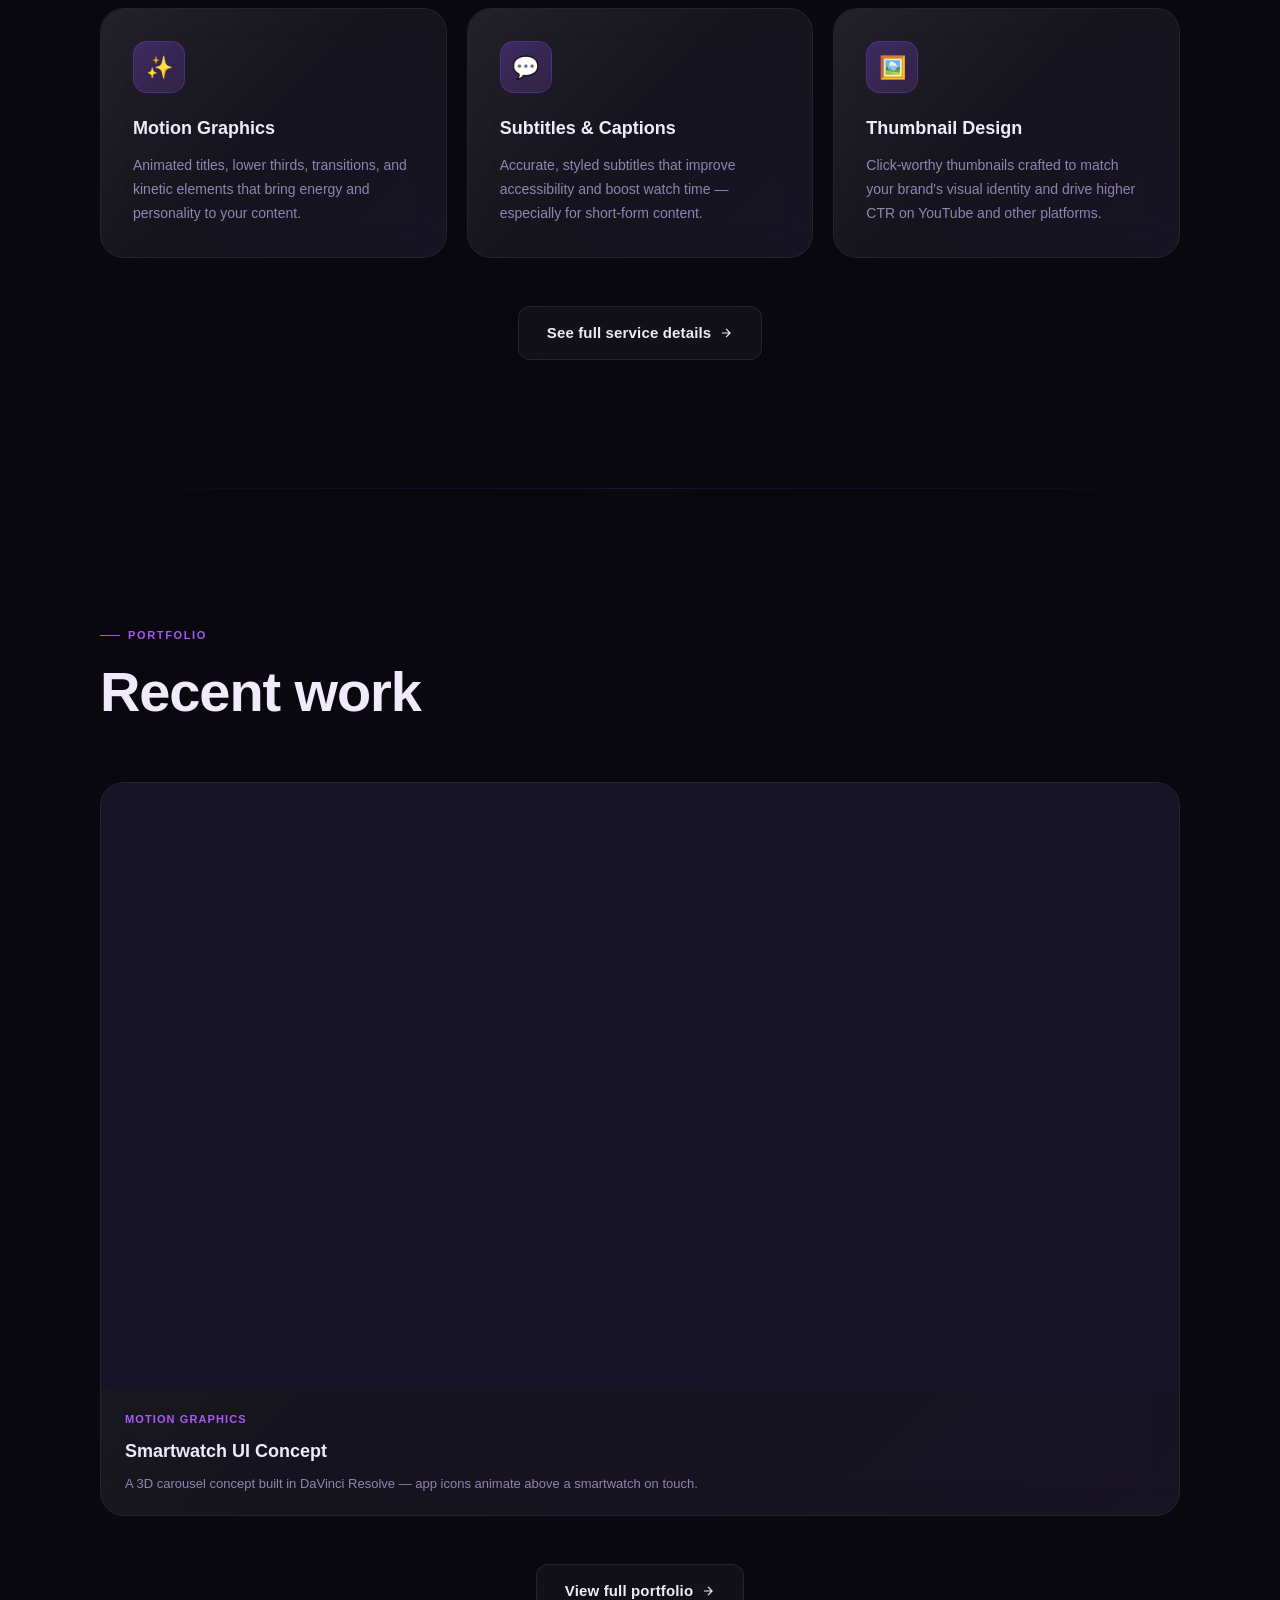
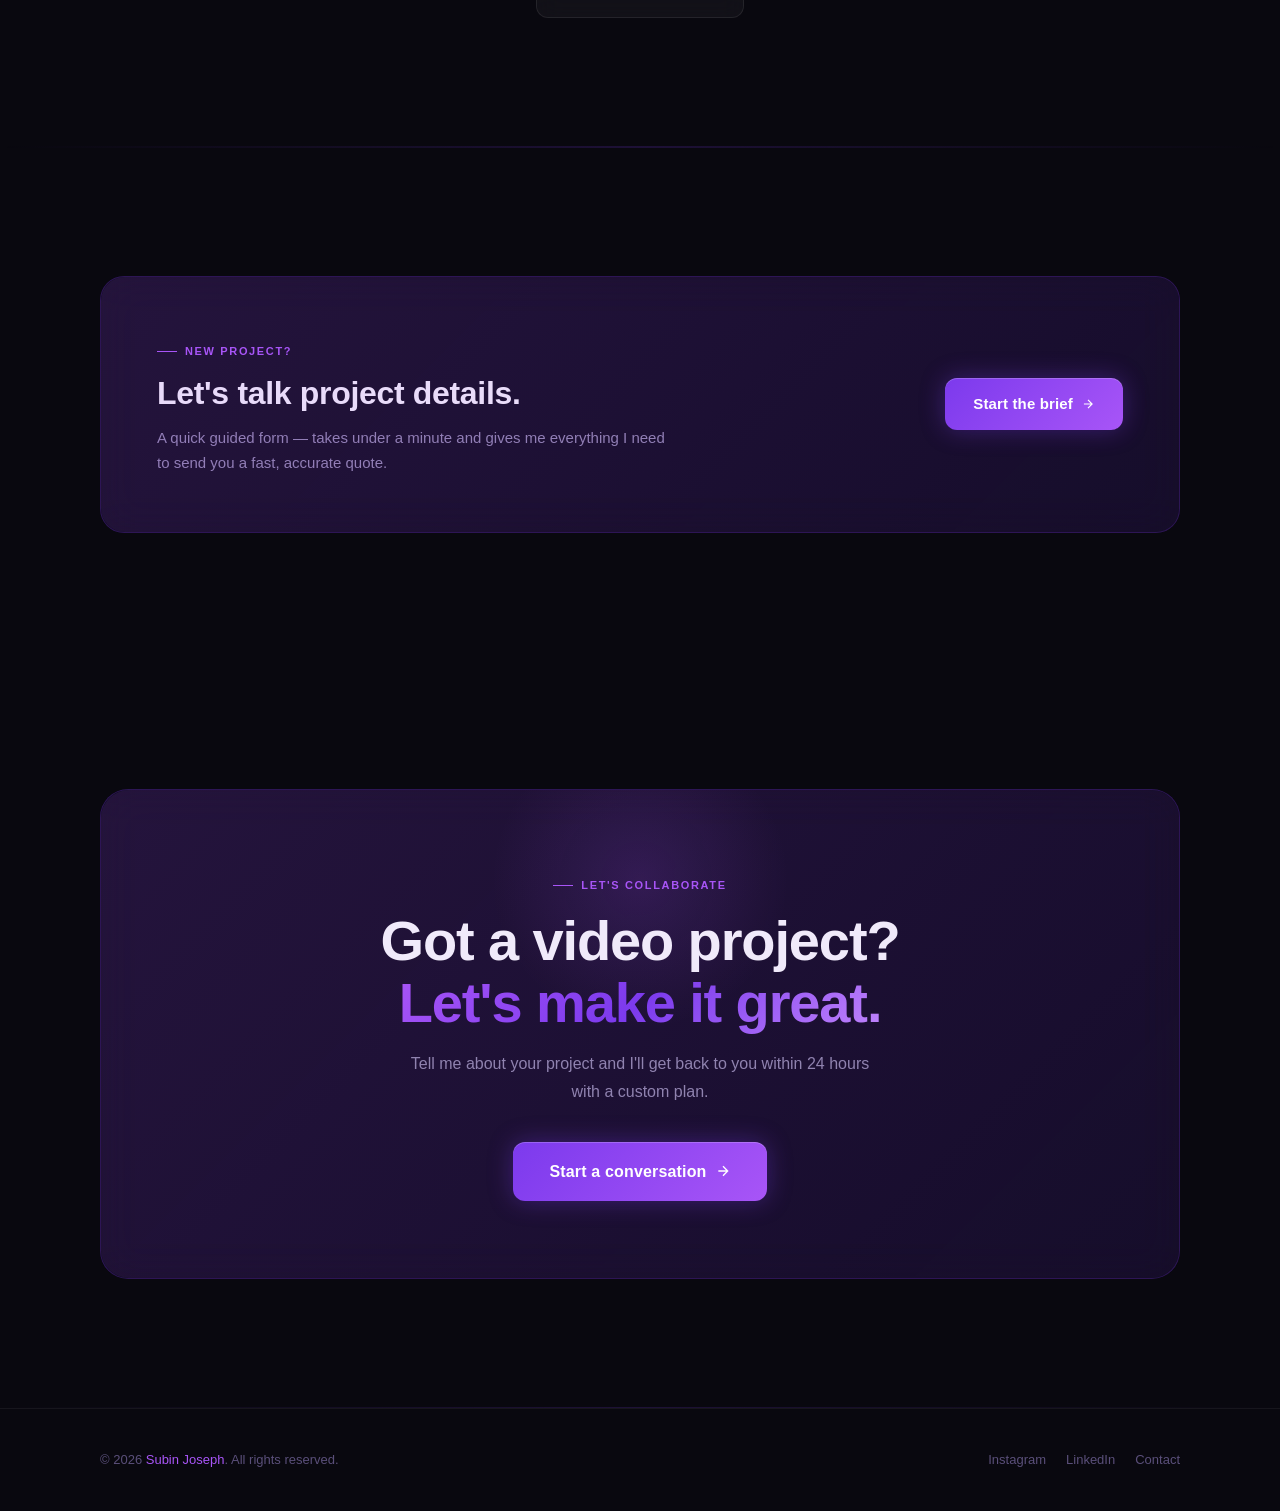
==== commit e895e673: "Fix footer inserting before main content (root cause of mobile hero gap + footer overlap)" ====
--- a/index.html
+++ b/index.html
@@ -436,8 +436,6 @@
 </head>
 <body>
 
-<script src="js/layout.js"></script>
-
 <main class="page-main">
 
   <!-- ══ HERO V2 ═════════════════════════════════════════════ -->
@@ -726,5 +724,6 @@
 
 <script src="js/main.js"></script>
 <script src="js/chatbot.js"></script>
+<script src="js/layout.js"></script>
 </body>
 </html>
